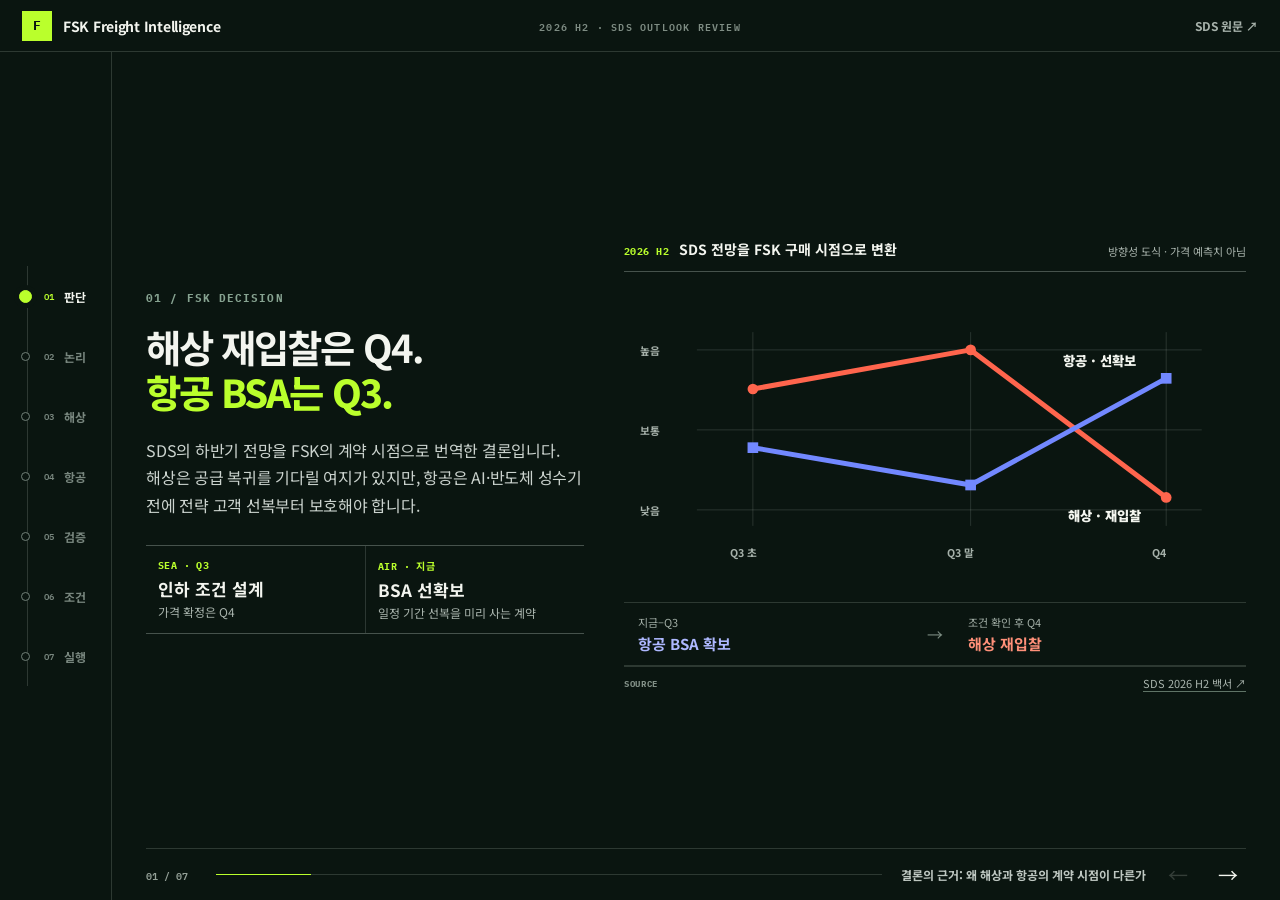
==== index.html @ 289b29de "Publish evidence-led FSK briefing" ====
<!DOCTYPE html><html lang="ko"><head><meta charSet="utf-8"/><meta name="viewport" content="width=device-width, initial-scale=1"/><link rel="stylesheet" href="./assets/index-zlJYEHoO.css" data-rsc-css-href="./assets/index-zlJYEHoO.css" data-precedence="vite-rsc/importer-resources"/><link rel="modulepreload" href="./assets/layout-segment-context-D3ul5sW_.js" crossorigin=""/><link rel="modulepreload" href="./assets/rolldown-runtime-S-ySWqyJ.js" crossorigin=""/><link rel="modulepreload" href="./assets/index-u7vitMeb.js" crossorigin=""/><link rel="modulepreload" href="./assets/framework-DjPHiq1u.js" crossorigin=""/><link rel="modulepreload" href="./assets/page-r4qzKmu6.js" crossorigin=""/><title>FSK Freight Intelligence — 2026 H2 인터랙티브 브리핑</title><meta name="description" content="삼성SDS 2026년 상반기 동향·하반기 전망을 FSK의 구매 시점, 실행 조건, 역할별 책임으로 연결한 인터랙티브 브리핑."/><meta property="og:title" content="해상 재입찰은 Q4. 항공 BSA는 Q3."/><meta property="og:description" content="SDS 2026 H2 전망 → 과거 전망 검증 → FSK 실행 조건"/><meta property="og:type" content="website"/><meta property="og:image" content="https://commet.github.io/fsk-freight-intelligence/og-v3.png"/><meta property="og:image:width" content="1280"/><meta property="og:image:height" content="720"/><meta property="og:image:alt" content="해상 재입찰은 Q4, 항공 BSA는 Q3"/><meta name="twitter:card" content="summary_large_image"/><meta name="twitter:title" content="FSK Freight Intelligence"/><meta name="twitter:description" content="2026 H2 인터랙티브 브리핑 × FSK 실행안"/><meta name="twitter:image" content="https://commet.github.io/fsk-freight-intelligence/og-v3.png"/><script>self.__VINEXT_RSC_PARAMS__={}</script><script>self.__VINEXT_RSC_NAV__={"pathname":"/","searchParams":[]}</script><link rel="modulepreload" href="./assets/index-u7vitMeb.js" />
</head><body><main class="experience"><header class="masthead"><button class="brand" aria-label="처음으로"><span>F</span><b>FSK Freight Intelligence</b></button><p>2026 H2 · SDS OUTLOOK REVIEW</p><a href="https://www.cello-square.com/kr/whitepaper/view-619.do" target="_blank" rel="noreferrer">SDS 원문 ↗</a></header><div class="app-shell"><aside class="chapter-rail" aria-label="브리핑 순서"><div class="rail-line"></div><nav><button class="active" aria-current="step"><i></i><span>0<!-- -->1</span><b>판단</b></button><button class=""><i></i><span>0<!-- -->2</span><b>논리</b></button><button class=""><i></i><span>0<!-- -->3</span><b>해상</b></button><button class=""><i></i><span>0<!-- -->4</span><b>항공</b></button><button class=""><i></i><span>0<!-- -->5</span><b>검증</b></button><button class=""><i></i><span>0<!-- -->6</span><b>조건</b></button><button class=""><i></i><span>0<!-- -->7</span><b>실행</b></button></nav></aside><section class="stage" aria-live="polite"><div class="scene" data-scene="1"><div class="copy-area"><div class="story-copy"><p class="kicker">01 / FSK DECISION</p><h1><span class="">해상 재입찰은 Q4.</span><span class="accent">항공 BSA는 Q3.</span></h1><p class="lead">SDS의 하반기 전망을 FSK의 계약 시점으로 번역한 결론입니다. 해상은 공급 복귀를 기다릴 여지가 있지만, 항공은 AI·반도체 성수기 전에 전략 고객 선복부터 보호해야 합니다.</p><div class="decision-pair"><div><span>SEA · Q3</span><b>인하 조건 설계</b><small>가격 확정은 Q4</small></div><div><span>AIR · 지금</span><b>BSA 선확보</b><small>일정 기간 선복을 미리 사는 계약</small></div></div></div></div><div class="visual-area"><figure class="data-canvas regime "><figcaption><div><span>2026 H2</span><b>SDS 전망을 FSK 구매 시점으로 변환</b></div><small>방향성 도식 · 가격 예측치 아님</small></figcaption><svg viewBox="0 0 700 300" role="img" aria-labelledby="regime-title regime-desc"><title id="regime-title">2026년 하반기 해상과 항공 운임 압력</title><desc id="regime-desc">해상은 3분기 강세 후 4분기 하락하고 항공은 3분기 완화 후 4분기 반등한다.</desc><g class="chart-grid"><line x1="82" y1="52" x2="650" y2="52"></line><line x1="82" y1="142" x2="650" y2="142"></line><line x1="82" y1="232" x2="650" y2="232"></line><line x1="145" y1="32" x2="145" y2="250"></line><line x1="390" y1="32" x2="390" y2="250"></line><line x1="610" y1="32" x2="610" y2="250"></line></g><g class="axis-labels"><text x="18" y="58">높음</text><text x="18" y="148">보통</text><text x="18" y="238">낮음</text><text x="119" y="285">Q3 초</text><text x="363" y="285">Q3 말</text><text x="594" y="285">Q4</text></g><polyline class="sea-line" points="145,96 390,52 610,218"></polyline><polyline class="air-line" points="145,162 390,204 610,84"></polyline><g class="sea-marks"><circle cx="145" cy="96" r="6"></circle><circle cx="390" cy="52" r="6"></circle><circle cx="610" cy="218" r="6"></circle><text x="500" y="244">해상 · 재입찰</text></g><g class="air-marks"><rect x="139" y="156" width="12" height="12"></rect><rect x="384" y="198" width="12" height="12"></rect><rect x="604" y="78" width="12" height="12"></rect><text x="494" y="70">항공 · 선확보</text></g></svg><div class="decision-window"><div><span>지금–Q3</span><b>항공 BSA 확보</b></div><i>→</i><div><span>조건 확인 후 Q4</span><b>해상 재입찰</b></div></div><div class="source-strip" aria-label="근거 자료"><span>SOURCE</span><a href="https://www.cello-square.com/kr/whitepaper/view-619.do" target="_blank" rel="noreferrer">SDS 2026 H2 백서<!-- --> ↗</a></div></figure></div></div><footer class="scene-footer"><span>01<!-- --> / 07</span><div><i style="width:14.285714285714285%"></i></div><p>결론의 근거: 왜 해상과 항공의 계약 시점이 다른가</p><button disabled="" aria-label="이전 장면">←</button><button aria-label="다음 장면">→</button></footer></section></div></main><script id="_R_">import("./assets/index-u7vitMeb.js")</script></body></html><script>self.__VINEXT_RSC_CHUNKS__=self.__VINEXT_RSC_CHUNKS__||[];self.__VINEXT_RSC_CHUNKS__.push("2:I[\"8c0f216c4604\",[],\"Children\",1]\n3:I[\"15c18cfaeeff\",[],\"LayoutSegmentProvider\",1]\n4:I[\"8c0f216c4604\",[],\"Slot\",1]\n5:I[\"593f344dc510\",[],\"RedirectBoundary\",1]\n:HL[\"./assets/index-zlJYEHoO.css\",\"style\"]\n")</script><script>self.__VINEXT_RSC_CHUNKS__=self.__VINEXT_RSC_CHUNKS__||[];self.__VINEXT_RSC_CHUNKS__.push("0:{\"__route\":\"route:/\",\"__interceptionContext\":null,\"__layoutIds\":[\"layout:/\"],\"__rootLayout\":\"/\",\"page:/\":\"$L1\",\"layout:/\":[[[[\"$\",\"link\",\"css:/assets/index-zlJYEHoO.css\",{\"rel\":\"stylesheet\",\"precedence\":\"vite-rsc/importer-resources\",\"href\":\"./assets/index-zlJYEHoO.css\",\"data-rsc-css-href\":\"./assets/index-zlJYEHoO.css\"}],\"$undefined\"],[\"$\",\"html\",null,{\"lang\":\"ko\",\"children\":[\"$\",\"body\",null,{\"children\":[\"$\",\"$L2\",null,{}]}]}]],null],\"route:/\":[[[\"$\",\"meta\",null,{\"charSet\":\"utf-8\"}],[[\"$\",\"title\",\"0\",{\"children\":\"FSK Freight Intelligence — 2026 H2 인터랙티브 브리핑\"}],[\"$\",\"meta\",\"1\",{\"name\":\"description\",\"content\":\"삼성SDS 2026년 상반기 동향·하반기 전망을 FSK의 구매 시점, 실행 조건, 역할별 책임으로 연결한 인터랙티브 브리핑.\"}],[\"$\",\"meta\",\"2\",{\"property\":\"og:title\",\"content\":\"해상 재입찰은 Q4. 항공 BSA는 Q3.\"}],[\"$\",\"meta\",\"3\",{\"property\":\"og:description\",\"content\":\"SDS 2026 H2 전망 → 과거 전망 검증 → FSK 실행 조건\"}],[\"$\",\"meta\",\"4\",{\"property\":\"og:type\",\"content\":\"website\"}],[\"$\",\"meta\",\"5\",{\"property\":\"og:image\",\"content\":\"https://commet.github.io/fsk-freight-intelligence/og-v3.png\"}],[\"$\",\"meta\",\"6\",{\"property\":\"og:image:width\",\"content\":\"1280\"}],[\"$\",\"meta\",\"7\",{\"property\":\"og:image:height\",\"content\":\"720\"}],[\"$\",\"meta\",\"8\",{\"property\":\"og:image:alt\",\"content\":\"해상 재입찰은 Q4, 항공 BSA는 Q3\"}],[\"$\",\"meta\",\"9\",{\"name\":\"twitter:card\",\"content\":\"summary_large_image\"}],[\"$\",\"meta\",\"10\",{\"name\":\"twitter:title\",\"content\":\"FSK Freight Intelligence\"}],[\"$\",\"meta\",\"11\",{\"name\":\"twitter:description\",\"content\":\"2026 H2 인터랙티브 브리핑 × FSK 실행안\"}],[\"$\",\"meta\",\"12\",{\"name\":\"twitter:image\",\"content\":\"https://commet.github.io/fsk-freight-intelligence/og-v3.png\"}]],[[\"$\",\"meta\",\"0\",{\"name\":\"viewport\",\"content\":\"width=device-width, initial-scale=1\"}]]],[\"$\",\"$L3\",null,{\"segmentMap\":{\"children\":[]},\"children\":[\"$\",\"$L4\",null,{\"id\":\"layout:/\",\"parallelSlots\":\"$undefined\",\"children\":[\"$\",\"$L5\",null,{\"children\":[\"$\",\"$L3\",null,{\"segmentMap\":{\"children\":[]},\"children\":[\"$\",\"$L4\",null,{\"id\":\"page:/\"}]}]}]}]}]],\"__layoutFlags\":{\"layout:/\":\"s\"},\"__artifactCompatibility\":{\"schemaVersion\":1,\"graphVersion\":\"app-route-graph:4uhn5s1wvoptc\",\"deploymentVersion\":\"60c8577b-9364-4f91-b07c-67fa09f2b48c\",\"appElementsSchemaVersion\":1,\"rscPayloadSchemaVersion\":1,\"rootBoundaryId\":\"/\",\"renderEpoch\":null}}\n")</script><script>self.__VINEXT_RSC_CHUNKS__=self.__VINEXT_RSC_CHUNKS__||[];self.__VINEXT_RSC_CHUNKS__.push("6:I[\"6efdf509a785\",[],\"default\",1]\n1:[\"$\",\"$L6\",null,{\"params\":\"$@7\",\"searchParams\":\"$@8\"}]\n")</script><script>self.__VINEXT_RSC_CHUNKS__=self.__VINEXT_RSC_CHUNKS__||[];self.__VINEXT_RSC_CHUNKS__.push("7:{}\n8:{}\n")</script><script>self.__VINEXT_RSC_DONE__=true</script>
---- assets/index-zlJYEHoO.css ----
@import "https://fonts.googleapis.com/css2?family=IBM+Plex+Mono:wght@500;600;700&family=Noto+Sans+KR:wght@400;500;600;700;800;900&display=swap";:root{--bg:#0a1510;--panel:#111e17;--panel-2:#18271d;--text:#f3f5ef;--muted:#a8b4ac;--acid:#baff2c;--sea:#ff654d;--air:#7288ff;--line:#e2efe629;--line-strong:#e2efe647}*{box-sizing:border-box}html,body{width:100%;height:100%;margin:0;overflow:hidden}body{background:var(--bg);color:var(--text);-webkit-font-smoothing:antialiased;word-break:keep-all;font-family:Noto Sans KR,Arial,sans-serif}button,a{font:inherit;color:inherit}button{border-radius:0}a{text-decoration:none}.experience{background:var(--bg);width:100%;height:100svh;overflow:hidden}.masthead{border-bottom:1px solid var(--line);z-index:10;grid-template-columns:1fr auto 1fr;align-items:center;height:52px;display:grid;position:relative}.brand{cursor:pointer;background:0 0;border:0;align-items:center;gap:11px;width:max-content;height:100%;padding:0 22px;display:flex}.brand span{background:var(--acid);width:30px;height:30px;color:var(--bg);place-items:center;font:700 13px IBM Plex Mono,monospace;display:grid}.brand b{letter-spacing:-.02em;font-size:14px}.masthead>p{color:#7f8d84;letter-spacing:.12em;margin:0;font:600 10px IBM Plex Mono,monospace}.masthead>a{color:#a7b2ab;justify-self:end;margin-right:22px;font-size:12px;font-weight:700}.masthead>a:hover{color:var(--acid)}.app-shell{grid-template-columns:124px 1fr;max-width:1920px;height:calc(100svh - 52px);margin:0 auto;display:grid}.chapter-rail{border-right:1px solid var(--line);justify-content:center;align-items:center;padding:28px 10px;display:flex;position:relative}.chapter-rail nav{z-index:2;width:100%;position:relative}.rail-line{background:var(--line);width:1px;height:420px;position:absolute;top:calc(50% - 210px);left:31px}.chapter-rail button{color:#78867e;text-align:left;cursor:pointer;background:0 0;border:0;grid-template-columns:42px 22px 1fr;align-items:center;width:100%;height:60px;padding:0 8px 0 0;display:grid}.chapter-rail button i{background:var(--bg);border:1px solid #718078;border-radius:50%;grid-column:1;width:9px;height:9px;margin-left:17px;transition:all .2s}.chapter-rail button span{font:600 9px IBM Plex Mono,monospace}.chapter-rail button b{font-size:12px}.chapter-rail button.active{color:var(--text)}.chapter-rail button.active i{background:var(--acid);border-color:var(--acid);width:13px;height:13px;box-shadow:0 0 0 5px var(--bg);margin-left:15px}.chapter-rail button.active span{color:var(--acid)}.stage{grid-template-rows:minmax(0,1fr) 52px;min-width:0;height:100%;padding:28px clamp(28px,3.4vw,60px) 0;display:grid}.scene{grid-template-columns:minmax(390px,.75fr) minmax(570px,1.12fr);align-items:center;gap:clamp(36px,3.5vw,64px);min-height:0;display:grid}.copy-area,.visual-area{min-width:0}.story-copy{animation:.36s cubic-bezier(.2,.8,.2,1) both copy-enter}@keyframes copy-enter{0%{opacity:0;transform:translateY(14px)}to{opacity:1;transform:none}}.kicker{color:#87a391;letter-spacing:.1em;margin:0 0 18px;font:700 11px/1.5 IBM Plex Mono,Noto Sans KR,monospace}.story-copy h1{letter-spacing:-.05em;margin:0;font-size:clamp(40px,3.05vw,58px);font-weight:700;line-height:1.15}.story-copy h1 span{white-space:nowrap;display:block}.story-copy h1 .accent{color:var(--acid);font-weight:800}.lead{color:#cbd3ce;letter-spacing:-.015em;max-width:650px;margin:24px 0 0;font-size:16px;line-height:1.74}.decision-pair{border-top:1px solid var(--line-strong);border-bottom:1px solid var(--line-strong);grid-template-columns:1fr 1fr;margin-top:25px;display:grid}.decision-pair>div{flex-direction:column;justify-content:center;min-height:76px;padding:12px;display:flex}.decision-pair>div+div{border-left:1px solid var(--line)}.decision-pair span,.single-decision span,.trust-rule span,.evidence-callout span{color:var(--acid);letter-spacing:.04em;font:700 10px IBM Plex Mono,Noto Sans KR,monospace}.decision-pair b{margin-top:4px;font-size:17px}.decision-pair small{color:#a9b4ad;margin-top:2px;font-size:12px}.mechanism-pair{border-top:1px solid var(--line-strong);border-bottom:1px solid var(--line-strong);grid-template-columns:1fr 34px 1fr;align-items:center;margin-top:25px;display:grid}.mechanism-pair>div{flex-direction:column;justify-content:center;min-height:72px;padding:12px;display:flex}.mechanism-pair>div:last-child{border-left:1px solid var(--line)}.mechanism-pair span{color:#a2aea6;font-size:12px}.mechanism-pair b{margin-top:4px;font-size:18px}.mechanism-pair i{color:var(--acid);text-align:center;font-size:18px;font-style:normal}.single-decision,.evidence-callout{border-left:4px solid var(--acid);background:var(--panel-2);flex-direction:column;justify-content:center;min-height:76px;margin-top:25px;padding:13px 16px;display:flex}.single-decision b,.evidence-callout b{margin-top:5px;font-size:15px;line-height:1.5}.evidence-callout b{font-size:20px}.evidence-callout small{color:#b3beb7;margin-top:3px;font-size:12px}.evidence-callout.blue{border-left-color:var(--air)}.evidence-callout.blue span{color:#aeb8ff}.trust-rule{border-top:1px solid var(--line-strong);margin-top:25px}.trust-rule>div{border-bottom:1px solid var(--line);grid-template-columns:110px 1fr;align-items:center;min-height:48px;padding:9px 8px;display:grid}.trust-rule>div:last-child span{color:#ff8d77}.trust-rule b{font-size:14px}.data-canvas{width:100%;max-height:100%;margin:0;animation:.3s cubic-bezier(.2,.8,.2,1) both canvas-enter}@keyframes canvas-enter{0%{opacity:.45;transform:translateY(8px)}to{opacity:1;transform:none}}.regime{animation:none}.data-canvas figcaption{border-bottom:1px solid var(--line-strong);justify-content:space-between;align-items:flex-end;gap:18px;min-height:48px;padding:0 0 12px;display:flex}.data-canvas figcaption>div{align-items:baseline;gap:10px;min-width:0;display:flex}.data-canvas figcaption span{color:var(--acid);letter-spacing:.05em;flex:none;font:700 10px IBM Plex Mono,Noto Sans KR,monospace}.data-canvas figcaption b{font-size:15px;line-height:1.35}.data-canvas figcaption small{color:#a8b3ac;text-align:right;flex:none;font-size:11px}.data-canvas svg{width:100%;display:block;overflow:visible}.chart-grid line{stroke:var(--line);stroke-width:1px}.axis-labels text{fill:#a6b1aa;font-size:12px;font-weight:700}.sea-line,.air-line{fill:none;stroke-width:5px;stroke-linecap:round;stroke-linejoin:round;vector-effect:non-scaling-stroke;transition:all .35s cubic-bezier(.2,.8,.2,1)}.sea-line{stroke:var(--sea)}.air-line{stroke:var(--air)}.sea-marks{fill:var(--sea)}.air-marks{fill:var(--air)}.sea-marks text,.air-marks text{fill:var(--text);font-size:15px;font-weight:900}.source-strip{border-top:1px solid var(--line);color:#a9b4ad;align-items:center;gap:14px;min-height:34px;padding:7px 0;font-size:11px;display:flex}.source-strip>span{color:#829087;letter-spacing:.08em;margin-right:auto;font:700 9px IBM Plex Mono,monospace}.source-strip a{white-space:nowrap;border-bottom:1px solid #5f7366}.source-strip a:hover{color:var(--acid);border-color:var(--acid)}.regime svg{height:min(38vh,330px);min-height:260px}.decision-window{border-top:1px solid var(--line);border-bottom:1px solid var(--line);grid-template-columns:1fr 38px 1fr;align-items:center;min-height:64px;display:grid}.decision-window>div{flex-direction:column;padding:9px 14px;display:flex}.decision-window span{color:#a1ada5;font-size:11px}.decision-window b{margin-top:3px;font-size:15px}.decision-window>div:first-child b{color:#aeb8ff}.decision-window>div:last-child b{color:#ff9079}.decision-window>i{text-align:center;color:#7d8d83;font-style:normal}.driver-lanes{border-top:1px solid var(--line)}.driver-lanes>div{border-bottom:1px solid var(--line);grid-template-columns:42px 36px 1fr 26px 36px 1.25fr;align-items:center;gap:7px;min-height:47px;padding:7px 10px;display:grid}.driver-lanes span{color:var(--acid);font:700 10px IBM Plex Mono,monospace}.driver-lanes b{color:#a2aea6;font-size:11px}.driver-lanes p{margin:0;font-size:12px;font-weight:700}.driver-lanes i{color:#728178;text-align:center;font-style:normal}.driver-lanes>div:last-child p:last-child{color:#aeb8ff}.supply-equation{border-bottom:1px solid var(--line);grid-template-columns:1fr 34px 1fr 54px 1.15fr;align-items:stretch;min-height:128px;display:grid}.supply-equation>div{text-align:center;flex-direction:column;justify-content:center;align-items:center;padding:14px 10px;display:flex}.supply-equation span{color:#a3afa7;font-size:11px}.supply-equation strong{margin:5px 0 2px;font-size:30px}.supply-equation small{color:#9aa69e;font-size:10px}.supply-equation em,.supply-equation>i{color:#819087;text-align:center;align-self:center;font:700 11px IBM Plex Mono,monospace}.supply-equation .effective{background:var(--panel-2)}.supply-equation .effective strong{color:var(--sea);font-size:24px}.release-path{border-bottom:1px solid var(--line);grid-template-columns:1fr 92px 1fr;align-items:stretch;min-height:106px;display:grid}.release-path>div{flex-direction:column;justify-content:center;padding:12px 14px;display:flex}.release-path>div:last-child{background:#baff2c0b}.release-path span{color:#a7b2ab;margin-bottom:5px;font-size:11px}.release-path>div:last-child span{color:var(--acid)}.release-path b{font-size:13px;line-height:1.65}.release-path>i{color:#8d9a92;text-align:center;align-self:center;padding:0 8px;font-size:10px;font-style:normal;line-height:1.4}.action-note{background:var(--panel-2);border-bottom:1px solid var(--line);grid-template-columns:76px 1fr;align-items:center;gap:10px;min-height:68px;padding:11px 14px;display:grid}.action-note span{color:var(--acid);font:700 10px IBM Plex Mono,Noto Sans KR,monospace}.action-note b{font-size:13px;line-height:1.55}.action-note.air{border-left:3px solid var(--air)}.action-note.air span{color:#aeb8ff}.air-structure{border-bottom:1px solid var(--line);grid-template-columns:170px 1fr;min-height:162px;display:grid}.share-ring{border-right:1px solid var(--line);flex-direction:column;justify-content:center;align-items:center;display:flex;position:relative}.share-ring>i{background:conic-gradient(var(--air) 0 46%,#26352c 46% 100%);border-radius:50%;width:112px;height:112px;position:absolute}.share-ring>i:after{content:"";background:var(--bg);border-radius:50%;position:absolute;inset:15px}.share-ring strong,.share-ring span{position:relative}.share-ring strong{font-size:29px}.share-ring span{color:#a8b3ac;margin-top:2px;font-size:11px}.air-shift{grid-template-columns:1fr 92px 1fr;align-items:stretch;display:grid}.air-shift>div{flex-direction:column;justify-content:center;padding:16px 12px;display:flex}.air-shift>div:last-child{background:var(--panel-2)}.air-shift span{color:#a3afa7;font-size:11px}.air-shift b{margin-top:5px;font-size:19px}.air-shift>div:last-child b{color:#aeb8ff}.air-shift small{color:#a4afa8;margin-top:4px;font-size:10px;line-height:1.45}.air-shift>i{color:#829087;text-align:center;align-self:center;font-size:10px;font-style:normal;line-height:1.4}.air-path{border-bottom:1px solid var(--line);grid-template-columns:1fr 34px 1fr;align-items:stretch;min-height:82px;display:grid}.air-path>div{flex-direction:column;justify-content:center;padding:10px 14px;display:flex}.air-path>div:last-child{background:#7288ff12}.air-path span{color:#a5b0a9;font:700 10px IBM Plex Mono,monospace}.air-path b{margin-top:3px;font-size:14px}.air-path small{color:#a7b2ab;margin-top:2px;font-size:11px}.air-path>i{color:#738178;text-align:center;align-self:center;font-style:normal}.ledger-legend{border-bottom:1px solid var(--line);justify-content:flex-end;align-items:center;gap:14px;min-height:32px;font-size:10px;display:flex}.ledger-legend .fit{color:var(--acid)}.ledger-legend .timing{color:#e7d589}.ledger-legend .shock{color:#ff8f78}.ledger-legend .live{color:#aeb8ff}.ledger-track{border-bottom:1px solid var(--line);grid-template-columns:repeat(10,1fr);height:80px;padding:9px 0;display:grid;position:relative}.ledger-track:before{content:"";background:#688171;height:1px;position:absolute;top:31px;left:5%;right:5%}.ledger-track button{z-index:1;color:var(--text);cursor:pointer;background:0 0;border:0;flex-direction:column;align-items:center;gap:5px;padding:0;display:flex}.ledger-track button b{background:var(--bg);border:2px solid #71877a;place-items:center;width:30px;height:30px;font:700 11px IBM Plex Mono,monospace;display:grid}.ledger-track button.fit b{border-color:#8fbf3c}.ledger-track button.timing b{border-color:#bcae77}.ledger-track button.shock b{border-color:var(--sea)}.ledger-track button.live b{border-color:var(--air);width:38px}.ledger-track button span{color:#a5b0a9;white-space:nowrap;font-size:9px}.ledger-track button[aria-pressed=true] b{background:var(--acid);border-color:var(--acid);color:var(--bg);box-shadow:0 0 0 4px var(--bg)}.ledger-track button[aria-pressed=true] span{color:var(--text)}.ledger-reading{animation:.25s both reading-enter}@keyframes reading-enter{0%{opacity:0;transform:translateY(6px)}to{opacity:1;transform:none}}.ledger-reading header{border-bottom:1px solid var(--line);align-items:center;gap:10px;height:46px;padding:0 13px;display:flex}.ledger-reading header span{color:var(--acid);font:700 10px IBM Plex Mono,monospace}.ledger-reading header>b{border:1px solid var(--line-strong);padding:3px 7px;font-size:11px}.ledger-reading header strong{margin-left:auto;font-size:13px}.ledger-reading>div{vertical-align:top;border-bottom:1px solid var(--line);flex-direction:column;width:50%;min-height:76px;padding:10px 13px;display:inline-flex}.ledger-reading>div+div{border-left:1px solid var(--line)}.ledger-reading>div span,.ledger-reading footer span{color:#a5b0a9;font-size:10px}.ledger-reading p{margin:5px 0 0;font-size:13px;line-height:1.5}.ledger-reading footer{background:var(--panel-2);grid-template-columns:110px 1fr;align-items:center;gap:10px;min-height:54px;padding:9px 13px;display:grid}.ledger-reading footer span{color:var(--acid);font-weight:800}.ledger-reading footer b{font-size:13px;line-height:1.45}.scenario-grid{border-bottom:1px solid var(--line);grid-template-columns:230px 1fr;display:grid}.factor-list{border-right:1px solid var(--line)}.factor-list button{border:0;border-bottom:1px solid var(--line);width:100%;min-height:62px;color:var(--text);text-align:left;cursor:pointer;background:0 0;grid-template-columns:1fr auto 36px;gap:2px 8px;padding:8px 11px;display:grid}.factor-list button:last-child{border-bottom:0}.factor-list span{color:#a6b1aa;font-size:10px}.factor-list b{font-size:12px}.factor-list small{color:#8f9d94;grid-column:1/3;font-size:9px}.factor-list i{border:1px solid #6e8175;border-radius:20px;grid-area:1/3/3;align-self:center;width:34px;height:20px;position:relative}.factor-list i:after{content:"";background:#6e8175;border-radius:50%;width:12px;height:12px;transition:all .2s;position:absolute;top:3px;left:3px}.factor-list button[aria-pressed=true] b{color:var(--acid)}.factor-list button[aria-pressed=true] i{border-color:var(--acid)}.factor-list button[aria-pressed=true] i:after{background:var(--acid);transform:translate(14px)}.gate-results{grid-template-rows:1fr 1fr;display:grid}.gate-results>div{flex-direction:column;justify-content:center;min-height:124px;padding:12px 14px;display:flex}.gate-results>div+div{border-top:1px solid var(--line)}.gate-results>div.ready,.gate-results>div.protect{background:var(--panel-2)}.gate-results header{align-items:center;gap:10px;display:flex}.gate-results header span{color:#a8b3ac;font:700 9px IBM Plex Mono,Noto Sans KR,monospace}.gate-results header b{margin-left:auto;font-size:16px}.gate-results .ready header b{color:var(--acid)}.gate-results .protect header b{color:#aeb8ff}.gate-results p{color:#c0cac3;margin:7px 0;font-size:12px;line-height:1.5}.gate-results footer{border-top:1px solid var(--line);color:#9da9a1;padding-top:7px;font-size:10px}.gate-results footer b{color:var(--text);margin-left:7px;font-size:11px}.role-tabs{border-bottom:1px solid var(--line);height:44px;display:flex}.role-tabs button{border:0;border-right:1px solid var(--line);color:#a3afa7;cursor:pointer;background:0 0;flex:1;font-size:11px;font-weight:800}.role-tabs button:last-child{border:0}.role-tabs button[aria-selected=true]{background:var(--acid);color:var(--bg)}.role-statement{border-bottom:1px solid var(--line);grid-template-columns:1fr 210px;align-content:center;gap:8px 18px;min-height:102px;padding:14px 16px;animation:.25s both reading-enter;display:grid}.role-statement span{color:var(--acid);font:700 10px IBM Plex Mono,Noto Sans KR,monospace}.role-statement strong{grid-row:2;font-size:17px;line-height:1.45}.role-statement>b{border-left:1px solid var(--line);color:#b6c0ba;grid-area:1/2/3;align-self:center;padding:13px;font-size:12px;line-height:1.55}.action-timeline{border-bottom:1px solid var(--line);grid-template-columns:1fr 24px 1fr 24px 1fr;align-items:center;min-height:98px;padding:12px 10px;display:grid}.action-timeline>div{background:var(--panel-2);border-top:3px solid var(--acid);flex-direction:column;justify-content:center;height:70px;padding:10px;display:flex}.action-timeline span{color:#a5b0a9;font-size:10px}.action-timeline b{margin-top:4px;font-size:12px}.action-timeline i{background:#78927f;height:1px;position:relative}.action-timeline i:after{content:"";border-top:3px solid #0000;border-bottom:3px solid #0000;border-left:5px solid #78927f;position:absolute;top:-3px;right:0}.signal-line{background:var(--panel-2);border-bottom:1px solid var(--line);grid-template-columns:82px 1fr;align-items:center;gap:10px;min-height:44px;padding:8px 13px;display:grid}.signal-line span{color:var(--acid);font:700 9px IBM Plex Mono,Noto Sans KR,monospace}.signal-line b{font-size:11px;line-height:1.4}.scene-footer{border-top:1px solid var(--line);grid-template-columns:56px minmax(80px,1fr) minmax(250px,auto) 36px 36px;align-items:center;gap:14px;height:52px;display:grid}.scene-footer>span{color:#95a198;font:600 10px IBM Plex Mono,monospace}.scene-footer>div{background:var(--line);height:1px;position:relative}.scene-footer>div i{background:var(--acid);height:1px;transition:width .3s;position:absolute;top:0;left:0}.scene-footer p{color:#bec7c1;text-align:right;margin:0;font-size:12px;font-weight:700}.scene-footer button{width:36px;height:36px;color:var(--text);cursor:pointer;background:0 0;border:0;font-size:20px}.scene-footer button:disabled{opacity:.18;cursor:default}@media (width<=1380px){.app-shell{grid-template-columns:112px 1fr}.chapter-rail{padding-left:6px;padding-right:6px}.rail-line{left:27px}.chapter-rail button{grid-template-columns:38px 20px 1fr}.chapter-rail button i{margin-left:15px}.chapter-rail button.active i{margin-left:13px}.stage{padding:24px 34px 0}.scene{grid-template-columns:minmax(390px,.76fr) minmax(540px,1.08fr);gap:40px}.story-copy h1{font-size:clamp(38px,3vw,48px)}.data-canvas figcaption b{font-size:14px}}@media (width<=1200px) and (width>=821px){.stage{padding-left:28px;padding-right:28px}.scene{grid-template-columns:minmax(350px,.9fr) minmax(460px,1.08fr);gap:28px}.story-copy h1{font-size:35px}.lead{font-size:15px}}@media (height<=760px) and (width>=821px){.masthead{height:50px}.app-shell{height:calc(100svh - 50px)}.stage{grid-template-rows:minmax(0,1fr) 48px;padding-top:18px}.scene-footer{height:48px}.kicker{margin-bottom:13px}.story-copy h1{font-size:clamp(36px,2.9vw,45px)}.lead{margin-top:18px;font-size:15px;line-height:1.65}.decision-pair,.mechanism-pair,.single-decision,.evidence-callout,.trust-rule{margin-top:18px}.decision-pair>div{min-height:64px}.regime svg{height:250px;min-height:250px}.decision-window{min-height:56px}.driver-lanes>div{min-height:42px}.source-strip{min-height:30px;padding:5px 0}.supply-equation{min-height:112px}.release-path{min-height:94px}.action-note{min-height:60px}.air-structure{min-height:146px}.air-path{min-height:72px}.ledger-legend{min-height:28px}.ledger-track{height:72px}.ledger-reading header{height:42px}.ledger-reading>div{min-height:68px;padding:8px 11px}.ledger-reading footer{min-height:48px}.factor-list button{min-height:56px}.gate-results>div{min-height:112px}.role-tabs{height:40px}.role-statement{min-height:90px}.action-timeline{min-height:86px;padding-top:8px;padding-bottom:8px}.action-timeline>div{height:64px}.signal-line{min-height:40px}}@media (width<=820px){html,body{overflow:hidden}.masthead{grid-template-columns:1fr auto;height:50px}.brand{padding:0 14px}.brand b{font-size:13px}.masthead>p{display:none}.masthead>a{margin-right:14px;font-size:11px}.app-shell{height:calc(100svh - 50px);display:block}.chapter-rail{border-right:0;border-bottom:1px solid var(--line);scrollbar-width:none;height:48px;padding:0;display:block;overflow-x:auto}.chapter-rail::-webkit-scrollbar{display:none}.rail-line{display:none}.chapter-rail nav{width:max-content;display:flex}.chapter-rail button{text-align:center;grid-template-columns:18px 1fr;gap:4px;width:78px;height:48px;padding:0}.chapter-rail button i{display:none}.chapter-rail button span{grid-column:1}.chapter-rail button b{grid-column:2;font-size:11px}.chapter-rail button.active{border-bottom:3px solid var(--acid)}.stage{grid-template-rows:minmax(0,1fr) 50px;height:calc(100% - 48px);padding:0 17px}.scene{scrollbar-width:thin;scrollbar-color:#78927f transparent;padding:26px 4px 32px 0;display:block;overflow-y:auto}.scene::-webkit-scrollbar{width:4px}.scene::-webkit-scrollbar-thumb{background:#78927f}.copy-area{margin-bottom:34px}.kicker{margin-bottom:13px;font-size:10px}.story-copy h1{font-size:clamp(32px,9.2vw,43px)}.story-copy h1 span{white-space:normal}.lead{margin-top:18px;font-size:15px}.decision-pair,.mechanism-pair,.single-decision,.evidence-callout,.trust-rule{margin-top:20px}.data-canvas{max-height:none}.data-canvas figcaption{gap:12px;min-height:52px}.data-canvas figcaption>div{display:block}.data-canvas figcaption b{margin-top:3px;display:block}.data-canvas figcaption small{max-width:38%}.regime svg{height:auto;min-height:0}.driver-lanes>div{grid-template-columns:38px 34px 1fr}.driver-lanes i,.driver-lanes b:nth-of-type(2),.driver-lanes p:last-child{display:none}.source-strip{flex-wrap:wrap;gap:7px 12px}.source-strip>span{width:100%;margin:0}.supply-equation{grid-template-columns:1fr 28px 1fr}.supply-equation>i,.supply-equation .effective{grid-column:1/-1}.supply-equation>i{padding:7px}.supply-equation .effective{min-height:74px}.release-path{grid-template-columns:1fr}.release-path>i{padding:8px}.air-structure{grid-template-columns:140px 1fr}.air-shift{grid-template-columns:1fr}.air-shift>i{padding:7px}.air-path{grid-template-columns:1fr}.air-path>i{padding:6px}.ledger-legend{flex-wrap:wrap;justify-content:flex-start;padding:7px 0}.ledger-track{grid-template-columns:repeat(10,58px);overflow-x:auto}.ledger-reading header{flex-wrap:wrap;height:auto;min-height:48px;padding:8px 11px}.ledger-reading header strong{width:100%;margin:0}.ledger-reading>div{width:100%;border-left:0!important}.scenario-grid{grid-template-columns:1fr}.factor-list{border-right:0;grid-template-columns:1fr 1fr;display:grid}.factor-list button:nth-child(odd){border-right:1px solid var(--line)}.gate-results>div{min-height:130px}.role-tabs button{font-size:10px}.role-statement{grid-template-columns:1fr}.role-statement>b{border-left:0;grid-area:3/1;padding:7px 0}.action-timeline{grid-template-columns:1fr;gap:8px}.action-timeline i{display:none}.signal-line{grid-template-columns:1fr}.scene-footer{grid-template-columns:48px 1fr 34px 34px;gap:8px}.scene-footer p{display:none}}@media (width<=430px){.brand b{display:none}.decision-pair{grid-template-columns:1fr}.decision-pair>div+div{border-left:0;border-top:1px solid var(--line)}.mechanism-pair{grid-template-columns:1fr}.mechanism-pair i{display:none}.mechanism-pair>div:last-child{border-left:0;border-top:1px solid var(--line)}.trust-rule>div{grid-template-columns:92px 1fr}.air-structure{grid-template-columns:1fr}.share-ring{border-right:0;border-bottom:1px solid var(--line);min-height:145px}.factor-list{grid-template-columns:1fr}.factor-list button:nth-child(odd){border-right:0}.ledger-reading footer{grid-template-columns:1fr}.scene-footer{grid-template-columns:42px 1fr 32px 32px}}@media (prefers-reduced-motion:reduce){*{transition:none!important;animation:none!important}}
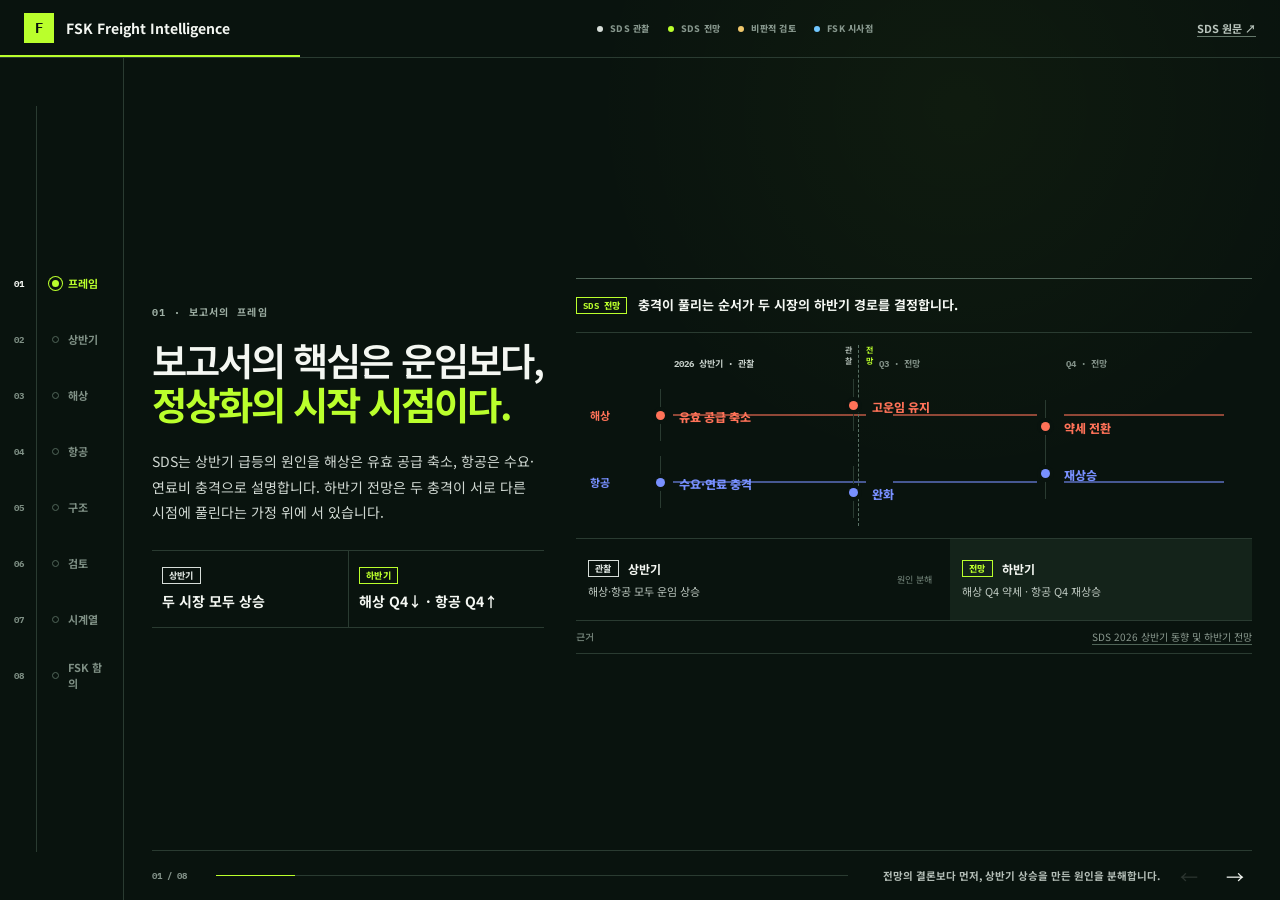
==== commit 1d1a4d80: "Publish evidence-led SDS outlook story" ====
--- a/index.html
+++ b/index.html
@@ -1,2 +1,2 @@
-<!DOCTYPE html><html lang="ko"><head><meta charSet="utf-8"/><meta name="viewport" content="width=device-width, initial-scale=1"/><link rel="stylesheet" href="./assets/index-zlJYEHoO.css" data-rsc-css-href="./assets/index-zlJYEHoO.css" data-precedence="vite-rsc/importer-resources"/><link rel="modulepreload" href="./assets/layout-segment-context-D3ul5sW_.js" crossorigin=""/><link rel="modulepreload" href="./assets/rolldown-runtime-S-ySWqyJ.js" crossorigin=""/><link rel="modulepreload" href="./assets/index-u7vitMeb.js" crossorigin=""/><link rel="modulepreload" href="./assets/framework-DjPHiq1u.js" crossorigin=""/><link rel="modulepreload" href="./assets/page-r4qzKmu6.js" crossorigin=""/><title>FSK Freight Intelligence — 2026 H2 인터랙티브 브리핑</title><meta name="description" content="삼성SDS 2026년 상반기 동향·하반기 전망을 FSK의 구매 시점, 실행 조건, 역할별 책임으로 연결한 인터랙티브 브리핑."/><meta property="og:title" content="해상 재입찰은 Q4. 항공 BSA는 Q3."/><meta property="og:description" content="SDS 2026 H2 전망 → 과거 전망 검증 → FSK 실행 조건"/><meta property="og:type" content="website"/><meta property="og:image" content="https://commet.github.io/fsk-freight-intelligence/og-v3.png"/><meta property="og:image:width" content="1280"/><meta property="og:image:height" content="720"/><meta property="og:image:alt" content="해상 재입찰은 Q4, 항공 BSA는 Q3"/><meta name="twitter:card" content="summary_large_image"/><meta name="twitter:title" content="FSK Freight Intelligence"/><meta name="twitter:description" content="2026 H2 인터랙티브 브리핑 × FSK 실행안"/><meta name="twitter:image" content="https://commet.github.io/fsk-freight-intelligence/og-v3.png"/><script>self.__VINEXT_RSC_PARAMS__={}</script><script>self.__VINEXT_RSC_NAV__={"pathname":"/","searchParams":[]}</script><link rel="modulepreload" href="./assets/index-u7vitMeb.js" />
-</head><body><main class="experience"><header class="masthead"><button class="brand" aria-label="처음으로"><span>F</span><b>FSK Freight Intelligence</b></button><p>2026 H2 · SDS OUTLOOK REVIEW</p><a href="https://www.cello-square.com/kr/whitepaper/view-619.do" target="_blank" rel="noreferrer">SDS 원문 ↗</a></header><div class="app-shell"><aside class="chapter-rail" aria-label="브리핑 순서"><div class="rail-line"></div><nav><button class="active" aria-current="step"><i></i><span>0<!-- -->1</span><b>판단</b></button><button class=""><i></i><span>0<!-- -->2</span><b>논리</b></button><button class=""><i></i><span>0<!-- -->3</span><b>해상</b></button><button class=""><i></i><span>0<!-- -->4</span><b>항공</b></button><button class=""><i></i><span>0<!-- -->5</span><b>검증</b></button><button class=""><i></i><span>0<!-- -->6</span><b>조건</b></button><button class=""><i></i><span>0<!-- -->7</span><b>실행</b></button></nav></aside><section class="stage" aria-live="polite"><div class="scene" data-scene="1"><div class="copy-area"><div class="story-copy"><p class="kicker">01 / FSK DECISION</p><h1><span class="">해상 재입찰은 Q4.</span><span class="accent">항공 BSA는 Q3.</span></h1><p class="lead">SDS의 하반기 전망을 FSK의 계약 시점으로 번역한 결론입니다. 해상은 공급 복귀를 기다릴 여지가 있지만, 항공은 AI·반도체 성수기 전에 전략 고객 선복부터 보호해야 합니다.</p><div class="decision-pair"><div><span>SEA · Q3</span><b>인하 조건 설계</b><small>가격 확정은 Q4</small></div><div><span>AIR · 지금</span><b>BSA 선확보</b><small>일정 기간 선복을 미리 사는 계약</small></div></div></div></div><div class="visual-area"><figure class="data-canvas regime "><figcaption><div><span>2026 H2</span><b>SDS 전망을 FSK 구매 시점으로 변환</b></div><small>방향성 도식 · 가격 예측치 아님</small></figcaption><svg viewBox="0 0 700 300" role="img" aria-labelledby="regime-title regime-desc"><title id="regime-title">2026년 하반기 해상과 항공 운임 압력</title><desc id="regime-desc">해상은 3분기 강세 후 4분기 하락하고 항공은 3분기 완화 후 4분기 반등한다.</desc><g class="chart-grid"><line x1="82" y1="52" x2="650" y2="52"></line><line x1="82" y1="142" x2="650" y2="142"></line><line x1="82" y1="232" x2="650" y2="232"></line><line x1="145" y1="32" x2="145" y2="250"></line><line x1="390" y1="32" x2="390" y2="250"></line><line x1="610" y1="32" x2="610" y2="250"></line></g><g class="axis-labels"><text x="18" y="58">높음</text><text x="18" y="148">보통</text><text x="18" y="238">낮음</text><text x="119" y="285">Q3 초</text><text x="363" y="285">Q3 말</text><text x="594" y="285">Q4</text></g><polyline class="sea-line" points="145,96 390,52 610,218"></polyline><polyline class="air-line" points="145,162 390,204 610,84"></polyline><g class="sea-marks"><circle cx="145" cy="96" r="6"></circle><circle cx="390" cy="52" r="6"></circle><circle cx="610" cy="218" r="6"></circle><text x="500" y="244">해상 · 재입찰</text></g><g class="air-marks"><rect x="139" y="156" width="12" height="12"></rect><rect x="384" y="198" width="12" height="12"></rect><rect x="604" y="78" width="12" height="12"></rect><text x="494" y="70">항공 · 선확보</text></g></svg><div class="decision-window"><div><span>지금–Q3</span><b>항공 BSA 확보</b></div><i>→</i><div><span>조건 확인 후 Q4</span><b>해상 재입찰</b></div></div><div class="source-strip" aria-label="근거 자료"><span>SOURCE</span><a href="https://www.cello-square.com/kr/whitepaper/view-619.do" target="_blank" rel="noreferrer">SDS 2026 H2 백서<!-- --> ↗</a></div></figure></div></div><footer class="scene-footer"><span>01<!-- --> / 07</span><div><i style="width:14.285714285714285%"></i></div><p>결론의 근거: 왜 해상과 항공의 계약 시점이 다른가</p><button disabled="" aria-label="이전 장면">←</button><button aria-label="다음 장면">→</button></footer></section></div></main><script id="_R_">import("./assets/index-u7vitMeb.js")</script></body></html><script>self.__VINEXT_RSC_CHUNKS__=self.__VINEXT_RSC_CHUNKS__||[];self.__VINEXT_RSC_CHUNKS__.push("2:I[\"8c0f216c4604\",[],\"Children\",1]\n3:I[\"15c18cfaeeff\",[],\"LayoutSegmentProvider\",1]\n4:I[\"8c0f216c4604\",[],\"Slot\",1]\n5:I[\"593f344dc510\",[],\"RedirectBoundary\",1]\n:HL[\"./assets/index-zlJYEHoO.css\",\"style\"]\n")</script><script>self.__VINEXT_RSC_CHUNKS__=self.__VINEXT_RSC_CHUNKS__||[];self.__VINEXT_RSC_CHUNKS__.push("0:{\"__route\":\"route:/\",\"__interceptionContext\":null,\"__layoutIds\":[\"layout:/\"],\"__rootLayout\":\"/\",\"page:/\":\"$L1\",\"layout:/\":[[[[\"$\",\"link\",\"css:/assets/index-zlJYEHoO.css\",{\"rel\":\"stylesheet\",\"precedence\":\"vite-rsc/importer-resources\",\"href\":\"./assets/index-zlJYEHoO.css\",\"data-rsc-css-href\":\"./assets/index-zlJYEHoO.css\"}],\"$undefined\"],[\"$\",\"html\",null,{\"lang\":\"ko\",\"children\":[\"$\",\"body\",null,{\"children\":[\"$\",\"$L2\",null,{}]}]}]],null],\"route:/\":[[[\"$\",\"meta\",null,{\"charSet\":\"utf-8\"}],[[\"$\",\"title\",\"0\",{\"children\":\"FSK Freight Intelligence — 2026 H2 인터랙티브 브리핑\"}],[\"$\",\"meta\",\"1\",{\"name\":\"description\",\"content\":\"삼성SDS 2026년 상반기 동향·하반기 전망을 FSK의 구매 시점, 실행 조건, 역할별 책임으로 연결한 인터랙티브 브리핑.\"}],[\"$\",\"meta\",\"2\",{\"property\":\"og:title\",\"content\":\"해상 재입찰은 Q4. 항공 BSA는 Q3.\"}],[\"$\",\"meta\",\"3\",{\"property\":\"og:description\",\"content\":\"SDS 2026 H2 전망 → 과거 전망 검증 → FSK 실행 조건\"}],[\"$\",\"meta\",\"4\",{\"property\":\"og:type\",\"content\":\"website\"}],[\"$\",\"meta\",\"5\",{\"property\":\"og:image\",\"content\":\"https://commet.github.io/fsk-freight-intelligence/og-v3.png\"}],[\"$\",\"meta\",\"6\",{\"property\":\"og:image:width\",\"content\":\"1280\"}],[\"$\",\"meta\",\"7\",{\"property\":\"og:image:height\",\"content\":\"720\"}],[\"$\",\"meta\",\"8\",{\"property\":\"og:image:alt\",\"content\":\"해상 재입찰은 Q4, 항공 BSA는 Q3\"}],[\"$\",\"meta\",\"9\",{\"name\":\"twitter:card\",\"content\":\"summary_large_image\"}],[\"$\",\"meta\",\"10\",{\"name\":\"twitter:title\",\"content\":\"FSK Freight Intelligence\"}],[\"$\",\"meta\",\"11\",{\"name\":\"twitter:description\",\"content\":\"2026 H2 인터랙티브 브리핑 × FSK 실행안\"}],[\"$\",\"meta\",\"12\",{\"name\":\"twitter:image\",\"content\":\"https://commet.github.io/fsk-freight-intelligence/og-v3.png\"}]],[[\"$\",\"meta\",\"0\",{\"name\":\"viewport\",\"content\":\"width=device-width, initial-scale=1\"}]]],[\"$\",\"$L3\",null,{\"segmentMap\":{\"children\":[]},\"children\":[\"$\",\"$L4\",null,{\"id\":\"layout:/\",\"parallelSlots\":\"$undefined\",\"children\":[\"$\",\"$L5\",null,{\"children\":[\"$\",\"$L3\",null,{\"segmentMap\":{\"children\":[]},\"children\":[\"$\",\"$L4\",null,{\"id\":\"page:/\"}]}]}]}]}]],\"__layoutFlags\":{\"layout:/\":\"s\"},\"__artifactCompatibility\":{\"schemaVersion\":1,\"graphVersion\":\"app-route-graph:4uhn5s1wvoptc\",\"deploymentVersion\":\"60c8577b-9364-4f91-b07c-67fa09f2b48c\",\"appElementsSchemaVersion\":1,\"rscPayloadSchemaVersion\":1,\"rootBoundaryId\":\"/\",\"renderEpoch\":null}}\n")</script><script>self.__VINEXT_RSC_CHUNKS__=self.__VINEXT_RSC_CHUNKS__||[];self.__VINEXT_RSC_CHUNKS__.push("6:I[\"6efdf509a785\",[],\"default\",1]\n1:[\"$\",\"$L6\",null,{\"params\":\"$@7\",\"searchParams\":\"$@8\"}]\n")</script><script>self.__VINEXT_RSC_CHUNKS__=self.__VINEXT_RSC_CHUNKS__||[];self.__VINEXT_RSC_CHUNKS__.push("7:{}\n8:{}\n")</script><script>self.__VINEXT_RSC_DONE__=true</script>+<!DOCTYPE html><html lang="ko"><head><meta charSet="utf-8"/><meta name="viewport" content="width=device-width, initial-scale=1"/><link rel="stylesheet" href="./assets/index-B1rmwkj9.css" data-rsc-css-href="./assets/index-B1rmwkj9.css" data-precedence="vite-rsc/importer-resources"/><link rel="modulepreload" href="./assets/layout-segment-context-BkN2IbRB.js" crossorigin=""/><link rel="modulepreload" href="./assets/rolldown-runtime-S-ySWqyJ.js" crossorigin=""/><link rel="modulepreload" href="./assets/index-DzTHxmEn.js" crossorigin=""/><link rel="modulepreload" href="./assets/framework-CXnKph_e.js" crossorigin=""/><link rel="modulepreload" href="./assets/page-7PaP28cY.js" crossorigin=""/><title>SDS 2026 물류 전망 — 비판적 읽기</title><meta name="description" content="삼성SDS의 2026년 상반기 물류 동향과 하반기 전망을 원인, 조건, 과거 백서 시계열로 분해한 FSK Freight Intelligence 브리핑."/><meta property="og:title" content="SDS 2026 물류 전망 — 비판적 읽기"/><meta property="og:description" content="상반기 충격의 원인부터 하반기 정상화 조건, 10개 백서 시계열까지"/><meta property="og:type" content="website"/><meta property="og:image" content="https://commet.github.io/fsk-freight-intelligence/og-v4.png"/><meta property="og:image:width" content="1680"/><meta property="og:image:height" content="945"/><meta property="og:image:alt" content="해상과 항공의 서로 다른 2026년 하반기 경로"/><meta name="twitter:card" content="summary_large_image"/><meta name="twitter:title" content="SDS 2026 물류 전망"/><meta name="twitter:description" content="원인, 조건, 시계열로 다시 읽기"/><meta name="twitter:image" content="https://commet.github.io/fsk-freight-intelligence/og-v4.png"/><script>self.__VINEXT_RSC_PARAMS__={}</script><script>self.__VINEXT_RSC_NAV__={"pathname":"/","searchParams":[]}</script><link rel="modulepreload" href="./assets/index-DzTHxmEn.js" />
+</head><body><main class="page"><header class="masthead"><a class="brand" href="#"><i>F</i><b>FSK Freight Intelligence</b></a><div class="layer-legend" aria-label="정보 구분"><span class="observed">SDS 관찰</span><span class="forecast">SDS 전망</span><span class="review">비판적 검토</span><span class="fsk">FSK 시사점</span></div><a href="https://www.cello-square.com/kr/whitepaper/view-619.do" target="_blank" rel="noreferrer">SDS 원문 ↗</a></header><div class="app-shell"><aside class="chapter-rail"><nav aria-label="분석 순서"><button class="active" aria-current="step"><span>01</span><i></i><b>프레임</b></button><button class=""><span>02</span><i></i><b>상반기</b></button><button class=""><span>03</span><i></i><b>해상</b></button><button class=""><span>04</span><i></i><b>항공</b></button><button class=""><span>05</span><i></i><b>구조</b></button><button class=""><span>06</span><i></i><b>검토</b></button><button class=""><span>07</span><i></i><b>시계열</b></button><button class=""><span>08</span><i></i><b>FSK 함의</b></button></nav></aside><section class="stage"><div class="scene"><div class="story-copy"><p class="kicker">01 · 보고서의 프레임</p><h1><span class="">보고서의 핵심은 운임보다,</span><span class="accent">정상화의 시작 시점이다.</span></h1><p class="lead">SDS는 상반기 급등의 원인을 해상은 유효 공급 축소, 항공은 수요·연료비 충격으로 설명합니다. 하반기 전망은 두 충격이 서로 다른 시점에 풀린다는 가정 위에 서 있습니다.</p><div class="copy-proof"><div><span class="tag observed">상반기</span><b>두 시장 모두 상승</b></div><div><span class="tag forecast">하반기</span><b>해상 Q4↓ · 항공 Q4↑</b></div></div></div><figure class="visual timeline-visual"><figcaption><span class="tag forecast">SDS 전망</span><b>충격이 풀리는 순서가 두 시장의 하반기 경로를 결정합니다.</b></figcaption><div class="market-timeline focus-both"><div class="timeline-head"><span class="past">2026 상반기 · 관찰</span><span>Q3 · 전망</span><span>Q4 · 전망</span></div><div class="market-lane sea"><b>해상</b><div class="point shock"><i></i><span>유효 공급 축소</span></div><div class="point high"><i></i><span>고운임 유지</span></div><div class="point low"><i></i><span>약세 전환</span></div><em></em></div><div class="market-lane air"><b>항공</b><div class="point shock"><i></i><span>수요·연료 충격</span></div><div class="point low"><i></i><span>완화</span></div><div class="point high"><i></i><span>재상승</span></div><em></em></div><div class="timeline-divider"><span>관찰</span><span>전망</span></div></div><div class="frame-reading"><div><span class="tag observed">관찰</span><b>상반기</b><p>해상·항공 모두 운임 상승</p></div><i>원인 분해</i><div><span class="tag forecast">전망</span><b>하반기</b><p>해상 Q4 약세 · 항공 Q4 재상승</p></div></div><div class="source-strip"><span>근거</span><a href="https://www.cello-square.com/kr/whitepaper/view-619.do" target="_blank" rel="noreferrer">SDS 2026 상반기 동향 및 하반기 전망</a></div></figure></div><footer class="scene-footer"><span>01<!-- --> / <!-- -->08</span><div><i style="width:12.5%"></i></div><p>전망의 결론보다 먼저, 상반기 상승을 만든 원인을 분해합니다.</p><button disabled="" aria-label="이전 장면">←</button><button aria-label="다음 장면">→</button></footer></section></div></main><script id="_R_">import("./assets/index-DzTHxmEn.js")</script></body></html><script>self.__VINEXT_RSC_CHUNKS__=self.__VINEXT_RSC_CHUNKS__||[];self.__VINEXT_RSC_CHUNKS__.push("2:I[\"8c0f216c4604\",[],\"Children\",1]\n3:I[\"15c18cfaeeff\",[],\"LayoutSegmentProvider\",1]\n4:I[\"8c0f216c4604\",[],\"Slot\",1]\n5:I[\"593f344dc510\",[],\"RedirectBoundary\",1]\n:HL[\"./assets/index-B1rmwkj9.css\",\"style\"]\n")</script><script>self.__VINEXT_RSC_CHUNKS__=self.__VINEXT_RSC_CHUNKS__||[];self.__VINEXT_RSC_CHUNKS__.push("0:{\"__route\":\"route:/\",\"__interceptionContext\":null,\"__layoutIds\":[\"layout:/\"],\"__rootLayout\":\"/\",\"page:/\":\"$L1\",\"layout:/\":[[[[\"$\",\"link\",\"css:/assets/index-B1rmwkj9.css\",{\"rel\":\"stylesheet\",\"precedence\":\"vite-rsc/importer-resources\",\"href\":\"./assets/index-B1rmwkj9.css\",\"data-rsc-css-href\":\"./assets/index-B1rmwkj9.css\"}],\"$undefined\"],[\"$\",\"html\",null,{\"lang\":\"ko\",\"children\":[\"$\",\"body\",null,{\"children\":[\"$\",\"$L2\",null,{}]}]}]],null],\"route:/\":[[[\"$\",\"meta\",null,{\"charSet\":\"utf-8\"}],[[\"$\",\"title\",\"0\",{\"children\":\"SDS 2026 물류 전망 — 비판적 읽기\"}],[\"$\",\"meta\",\"1\",{\"name\":\"description\",\"content\":\"삼성SDS의 2026년 상반기 물류 동향과 하반기 전망을 원인, 조건, 과거 백서 시계열로 분해한 FSK Freight Intelligence 브리핑.\"}],[\"$\",\"meta\",\"2\",{\"property\":\"og:title\",\"content\":\"SDS 2026 물류 전망 — 비판적 읽기\"}],[\"$\",\"meta\",\"3\",{\"property\":\"og:description\",\"content\":\"상반기 충격의 원인부터 하반기 정상화 조건, 10개 백서 시계열까지\"}],[\"$\",\"meta\",\"4\",{\"property\":\"og:type\",\"content\":\"website\"}],[\"$\",\"meta\",\"5\",{\"property\":\"og:image\",\"content\":\"https://commet.github.io/fsk-freight-intelligence/og-v4.png\"}],[\"$\",\"meta\",\"6\",{\"property\":\"og:image:width\",\"content\":\"1680\"}],[\"$\",\"meta\",\"7\",{\"property\":\"og:image:height\",\"content\":\"945\"}],[\"$\",\"meta\",\"8\",{\"property\":\"og:image:alt\",\"content\":\"해상과 항공의 서로 다른 2026년 하반기 경로\"}],[\"$\",\"meta\",\"9\",{\"name\":\"twitter:card\",\"content\":\"summary_large_image\"}],[\"$\",\"meta\",\"10\",{\"name\":\"twitter:title\",\"content\":\"SDS 2026 물류 전망\"}],[\"$\",\"meta\",\"11\",{\"name\":\"twitter:description\",\"content\":\"원인, 조건, 시계열로 다시 읽기\"}],[\"$\",\"meta\",\"12\",{\"name\":\"twitter:image\",\"content\":\"https://commet.github.io/fsk-freight-intelligence/og-v4.png\"}]],[[\"$\",\"meta\",\"0\",{\"name\":\"viewport\",\"content\":\"width=device-width, initial-scale=1\"}]]],[\"$\",\"$L3\",null,{\"segmentMap\":{\"children\":[]},\"children\":[\"$\",\"$L4\",null,{\"id\":\"layout:/\",\"parallelSlots\":\"$undefined\",\"children\":[\"$\",\"$L5\",null,{\"children\":[\"$\",\"$L3\",null,{\"segmentMap\":{\"children\":[]},\"children\":[\"$\",\"$L4\",null,{\"id\":\"page:/\"}]}]}]}]}]],\"__layoutFlags\":{\"layout:/\":\"s\"},\"__artifactCompatibility\":{\"schemaVersion\":1,\"graphVersion\":\"app-route-graph:4uhn5s1wvoptc\",\"deploymentVersion\":\"6bb8489b-c427-4683-825a-d4b5be5939d1\",\"appElementsSchemaVersion\":1,\"rscPayloadSchemaVersion\":1,\"rootBoundaryId\":\"/\",\"renderEpoch\":null}}\n")</script><script>self.__VINEXT_RSC_CHUNKS__=self.__VINEXT_RSC_CHUNKS__||[];self.__VINEXT_RSC_CHUNKS__.push("6:I[\"6efdf509a785\",[],\"default\",1]\n1:[\"$\",\"$L6\",null,{\"params\":\"$@7\",\"searchParams\":\"$@8\"}]\n")</script><script>self.__VINEXT_RSC_CHUNKS__=self.__VINEXT_RSC_CHUNKS__||[];self.__VINEXT_RSC_CHUNKS__.push("7:{}\n8:{}\n")</script><script>self.__VINEXT_RSC_DONE__=true</script>
--- a/assets/index-B1rmwkj9.css
+++ b/assets/index-B1rmwkj9.css
@@ -0,0 +1 @@
+@import "https://fonts.googleapis.com/css2?family=IBM+Plex+Mono:wght@500;600;700&family=Noto+Sans+KR:wght@400;500;600;700;800;900&display=swap";:root{--bg:#09130e;--panel:#0e1b14;--panel-2:#14231a;--text:#f4f7f2;--muted:#9caaa1;--line:#2a3b31;--line-strong:#51675a;--acid:#baff2c;--sea:#ff7258;--air:#7890ff;--amber:#f0c76c;--blue:#71c7ff}*{box-sizing:border-box}html,body{background:var(--bg);width:100%;height:100%;color:var(--text);margin:0;font-family:Noto Sans KR,Arial,sans-serif;overflow:hidden}button,a{font:inherit}a{color:inherit;text-decoration:none}button{color:inherit}.page{background:radial-gradient(circle at 75% 12%,#baff2c09,transparent 30%),var(--bg);min-width:320px;height:100svh}.masthead{border-bottom:1px solid var(--line);z-index:20;grid-template-columns:300px 1fr 110px;align-items:center;height:58px;display:grid;position:relative}.brand{border-bottom:2px solid var(--acid);align-items:center;gap:12px;height:100%;padding:0 24px;display:flex}.brand i{background:var(--acid);width:30px;height:30px;color:var(--bg);place-items:center;font:900 14px IBM Plex Mono,monospace;display:grid}.brand b{font-size:14px}.masthead>a:last-child{color:#bac5bd;border-bottom:1px solid #65786b;justify-self:end;margin-right:24px;font-size:11px;font-weight:700}.masthead>a:last-child:hover{color:var(--acid);border-color:var(--acid)}.layer-legend{justify-content:center;gap:18px;display:flex}.layer-legend span{color:#87978d;letter-spacing:.03em;padding-left:13px;font-size:9px;font-weight:800;position:relative}.layer-legend span:before{content:"";border-radius:50%;width:6px;height:6px;position:absolute;top:4px;left:0}.layer-legend .observed:before{background:#d7ded9}.layer-legend .forecast:before{background:var(--acid)}.layer-legend .review:before{background:var(--amber)}.layer-legend .fsk:before{background:var(--blue)}.app-shell{grid-template-columns:148px 1fr;height:calc(100svh - 58px);display:grid}.chapter-rail{border-right:1px solid var(--line);padding:22px 10px;position:relative}.chapter-rail:before{content:"";background:var(--line);width:1px;position:absolute;top:48px;bottom:48px;left:36px}.chapter-rail nav{flex-direction:column;justify-content:center;gap:4px;height:100%;display:flex}.chapter-rail button{color:#7f9085;text-align:left;cursor:pointer;background:0 0;border:0;grid-template-columns:28px 18px 1fr;align-items:center;gap:4px;width:100%;height:52px;padding:0 7px;display:grid;position:relative}.chapter-rail button span{font:700 9px IBM Plex Mono,monospace}.chapter-rail button i{background:var(--bg);z-index:1;border:1px solid #52665a;border-radius:50%;width:7px;height:7px;margin-left:6px}.chapter-rail button b{font-size:11px}.chapter-rail button:hover{color:#dce3de}.chapter-rail button.active{color:var(--text)}.chapter-rail button.active i{background:var(--acid);border:3px solid var(--bg);width:13px;height:13px;box-shadow:0 0 0 1px var(--acid);margin-left:3px}.chapter-rail button.active b{color:var(--acid)}.stage{grid-template-rows:minmax(0,1fr) 50px;height:100%;padding:24px 42px 0;display:grid}.scene{grid-template-columns:minmax(380px,.72fr) minmax(600px,1.24fr);align-items:center;gap:48px;min-height:0;animation:.38s cubic-bezier(.2,.75,.2,1) both scene-in;display:grid}@keyframes scene-in{0%{opacity:.25;transform:translateY(8px)}to{opacity:1;transform:none}}.story-copy{align-self:center;max-width:570px}.kicker{color:#9fb0a5;letter-spacing:.13em;margin:0 0 18px;font:700 10px IBM Plex Mono,Noto Sans KR,monospace}.story-copy h1{letter-spacing:-.052em;margin:0;font-size:clamp(36px,3.15vw,55px);font-weight:600;line-height:1.15}.story-copy h1 span{white-space:nowrap;display:block}.story-copy h1 .accent{color:var(--acid);font-weight:700}.lead{color:#d0d8d2;word-break:keep-all;max-width:550px;margin:24px 0 0;font-size:15px;line-height:1.82}.copy-proof{border-top:1px solid var(--line);border-bottom:1px solid var(--line);grid-template-columns:1fr 1fr;margin-top:24px;display:grid}.copy-proof>div{flex-direction:column;justify-content:center;gap:7px;min-height:76px;padding:12px 10px;display:flex}.copy-proof>div+div{border-left:1px solid var(--line)}.copy-proof b{font-size:14px}.copy-callout{border-left:3px solid var(--line-strong);background:#ffffff06;margin-top:24px;padding:12px 14px}.copy-callout>b{color:#b8c3bb;font-size:10px}.copy-callout p{margin:5px 0 0;font-size:13px;font-weight:700;line-height:1.55}.copy-callout.fsk{border-color:var(--blue);background:#71c7ff0b}.copy-callout.fsk .tag{margin-bottom:6px}.tag{letter-spacing:.02em;border:1px solid;align-items:center;width:max-content;padding:3px 6px;font:800 9px/1 IBM Plex Mono,Noto Sans KR,monospace;display:inline-flex}.tag.observed{color:#d7ded9}.tag.forecast{color:var(--acid)}.tag.review{color:var(--amber)}.tag.fsk{color:var(--blue)}.visual{border-top:1px solid var(--line-strong);border-bottom:1px solid var(--line);align-self:center;width:100%;max-width:870px;max-height:610px;margin:0;position:relative}.visual figcaption{border-bottom:1px solid var(--line);align-items:center;gap:11px;min-height:54px;padding:8px 0;display:flex}.visual figcaption b{font-size:14px;line-height:1.4}.source-strip{color:#89988e;justify-content:flex-end;align-items:center;gap:14px;min-height:32px;padding:6px 0;font-size:10px;display:flex}.source-strip>span{color:#74847a;text-transform:uppercase;margin-right:auto;font:700 9px IBM Plex Mono,monospace}.source-strip a{border-bottom:1px solid #4f6457}.source-strip a:hover{color:var(--acid);border-color:var(--acid)}.market-timeline{border-bottom:1px solid var(--line);height:206px;padding:24px 14px 12px;position:relative}.timeline-head{color:#829188;grid-template-columns:1.1fr 1fr 1fr;height:24px;margin-left:70px;font:700 9px IBM Plex Mono,Noto Sans KR,monospace;display:grid}.timeline-head span{padding-left:14px}.timeline-head .past{color:#c7d0ca}.market-lane{grid-template-columns:70px repeat(3,1fr);align-items:center;height:67px;display:grid;position:relative}.market-lane>b{z-index:2;font-size:11px}.market-lane .point{border-left:1px solid var(--line);z-index:2;flex-direction:column;justify-content:center;height:52px;padding:8px 7px 4px 18px;display:flex;position:relative}.market-lane .point i{width:9px;height:9px;box-shadow:0 0 0 4px var(--bg);background:currentColor;border-radius:50%;position:absolute;top:22px;left:-5px}.market-lane .point span{white-space:nowrap;font-size:12px;font-weight:800}.market-lane.sea{color:var(--sea)}.market-lane.air{color:var(--air)}.market-lane em{opacity:.55;background:linear-gradient(90deg,currentColor 0 35%,#0000 35% 40%,currentColor 40% 66%,#0000 66% 71%,currentColor 71%);height:2px;position:absolute;left:83px;right:14px}.market-lane.sea .point:nth-of-type(2){transform:translateY(-10px)}.market-lane.sea .point:nth-of-type(3){transform:translateY(11px)}.market-lane.air .point:nth-of-type(2){transform:translateY(10px)}.market-lane.air .point:nth-of-type(3){transform:translateY(-9px)}.focus-sea .air,.focus-air .sea{opacity:.2}.focus-sea .sea,.focus-air .air{filter:saturate(1.15)}.timeline-divider{border-left:1px dashed #587064;position:absolute;top:12px;bottom:12px;left:calc(36.6% + 34.132px)}.timeline-divider span{font:700 8px IBM Plex Mono,Noto Sans KR,monospace;position:absolute;top:-1px}.timeline-divider span:first-child{color:#aab5ae;right:7px}.timeline-divider span:last-child{color:var(--acid);left:7px}.frame-reading{border-bottom:1px solid var(--line);grid-template-columns:1fr 72px 1fr;align-items:stretch;min-height:82px;display:grid}.frame-reading>div{grid-template-columns:auto 1fr;align-content:center;gap:4px 9px;padding:10px 12px;display:grid}.frame-reading>div:last-child{background:var(--panel-2)}.frame-reading>div b{font-size:12px}.frame-reading p{color:#bcc7bf;grid-column:1/-1;margin:2px 0 0;font-size:11px}.frame-reading>i{color:#788a7f;text-align:center;align-self:center;font-size:9px;font-style:normal}.cause-row{border-bottom:1px solid var(--line);grid-template-columns:60px 1fr 28px 1fr 34px 1.15fr;align-items:stretch;min-height:112px;display:grid}.cause-row>strong{align-items:center;padding:12px 8px;font-size:13px;display:flex}.cause-row.sea>strong{color:var(--sea)}.cause-row.air>strong{color:var(--air)}.cause-row>div{flex-direction:column;justify-content:center;padding:12px 10px;display:flex}.cause-row>i{color:#77887d;text-align:center;align-self:center;font-style:normal}.cause-row span{color:#88988e;font-size:9px}.cause-row b{margin-top:4px;font-size:15px}.cause-row small{color:#9ca9a1;margin-top:4px;font-size:10px;line-height:1.4}.cause-row .outcome{background:var(--panel-2)}.cause-row.sea .outcome b{color:#ff9a87}.cause-row.air .outcome b{color:#aeb9ff}.definition{border-bottom:1px solid var(--line);background:#ffffff05;grid-template-columns:86px 1fr;align-items:center;gap:12px;min-height:61px;padding:9px 12px;display:grid}.definition b{color:var(--acid);font-size:10px}.definition p{color:#c4cec7;margin:0;font-size:11px;line-height:1.55}.lane-visual .market-timeline,.air-visual .market-timeline{height:160px;padding-top:13px}.lane-visual .timeline-head,.air-visual .timeline-head{height:20px}.lane-visual .market-lane,.air-visual .market-lane{height:54px}.lane-visual .market-lane .point,.air-visual .market-lane .point{height:43px}.lane-visual .market-lane .point i,.air-visual .market-lane .point i{top:17px}.gate-table{border-bottom:1px solid var(--line)}.gate-table>div{grid-template-columns:110px 1fr 1.15fr;align-items:center;min-height:48px;display:grid}.gate-table>div+div{border-top:1px solid var(--line)}.gate-table .gate-head{color:#84948a;min-height:28px;font-size:9px}.gate-table .gate-head span,.gate-table .gate-head b{padding:0 10px}.gate-table strong,.gate-table p{margin:0;padding:8px 10px;font-size:11px}.gate-table strong{color:var(--sea)}.gate-table p{border-left:1px solid var(--line);color:#bdc7c0;align-items:center;height:100%;display:flex}.gate-table p:last-child{color:#ecf2ed;background:#baff2c06}.critical-line{border-bottom:1px solid var(--line);background:#f0c76c09;grid-template-columns:70px 1fr;align-items:center;gap:10px;min-height:50px;padding:8px 10px;display:grid}.critical-line p{color:#c7d0ca;margin:0;font-size:11px;line-height:1.45}.air-forces{border-bottom:1px solid var(--line);grid-template-columns:1fr 70px 1fr;align-items:stretch;min-height:82px;display:grid}.air-forces>div:not(.versus){flex-direction:column;justify-content:center;padding:10px 12px;display:flex}.air-forces .rise{background:#7890ff0e}.air-forces span{color:#8f9e95;font-size:9px}.air-forces b{margin-top:3px;font-size:16px}.air-forces small{color:#9eaaa2;margin-top:2px;font-size:10px}.air-forces .versus{color:#7c8c81;text-align:center;align-self:center;font-size:9px}.air-evidence{border-bottom:1px solid var(--line);grid-template-columns:repeat(3,1fr);min-height:72px;display:grid}.air-evidence>div{flex-direction:column;justify-content:center;padding:9px 11px;display:flex}.air-evidence>div+div{border-left:1px solid var(--line)}.air-evidence span{color:#87978d;font-size:9px}.air-evidence b{color:#aeb9ff;margin-top:3px;font-size:15px}.air-evidence small{color:#9da9a1;margin-top:2px;font-size:9px}.mirror{border-bottom:1px solid var(--line);grid-template-columns:1fr 84px 1fr;min-height:290px;display:grid}.mirror-side{flex-direction:column;justify-content:center;padding:18px 14px;display:flex}.mirror-side>span{margin-bottom:16px;font-size:11px;font-weight:800}.mirror-side.sea>span{color:var(--sea)}.mirror-side.air>span{color:var(--air)}.ratio{background:#15271d;height:29px;margin-bottom:8px;position:relative;overflow:hidden}.ratio i{background:#ff725885;position:absolute;inset:0 auto 0 0}.ratio.demand i{background:#ffffff2e}.ratio b{padding:6px 9px;font-size:11px;display:block;position:relative}.mirror-side strong{margin-top:11px;font-size:14px}.mirror-side p{color:#aab6ae;margin:7px 0 0;font-size:11px;line-height:1.55}.backlog{background:repeating-linear-gradient(90deg,#7890ff1c 0 7px,#0000 7px 11px);justify-content:center;align-items:baseline;height:90px;display:flex}.backlog b{color:#aeb9ff;font-size:34px}.backlog small{color:#b6c0ba;margin-left:7px;font-size:10px}.structure-axis{color:#819086;flex-direction:column;justify-content:center;align-items:center;display:flex}.structure-axis i{background:linear-gradient(var(--line),var(--acid),var(--line));width:1px;height:58px}.structure-axis span{font:700 9px IBM Plex Mono,monospace}.structure-axis b{color:var(--acid);writing-mode:vertical-rl;margin:6px 0;font-size:9px}.structure-summary{border-bottom:1px solid var(--line);grid-template-columns:42px 1fr 72px 42px 1.2fr;align-items:center;gap:8px;min-height:54px;padding:8px 12px;display:grid}.structure-summary b{color:var(--acid);font-size:10px}.structure-summary p{margin:0;font-size:11px;font-weight:700}.structure-summary i{color:#718177;text-align:center;font-size:9px;font-style:normal}.condition-map{border-bottom:1px solid var(--line);grid-template-columns:1fr 210px;align-items:stretch;min-height:150px;display:grid}.condition-nodes{grid-template-columns:1fr 1fr;gap:8px;padding:12px;display:grid;position:relative}.condition-nodes:after{content:"";background:var(--line-strong);width:32px;height:1px;position:absolute;top:50%;right:-32px}.condition-nodes button{border:1px solid var(--line);text-align:left;cursor:pointer;background:0 0;min-height:52px;padding:8px 10px;position:relative}.condition-nodes button small{color:#83938a;font-size:8px;display:block}.condition-nodes button b{margin-top:4px;font-size:12px;display:block}.condition-nodes button.sea:hover,.condition-nodes button.sea[aria-pressed=true]{border-color:var(--sea);background:#ff72580f}.condition-nodes button.air:hover,.condition-nodes button.air[aria-pressed=true]{border-color:var(--air);background:#7890ff0f}.condition-nodes button[aria-pressed=true]:after{content:"";background:var(--acid);border-radius:50%;width:7px;height:7px;position:absolute;top:calc(50% - 4px);right:-5px}.base-case{background:var(--panel-2);text-align:center;flex-direction:column;justify-content:center;align-items:center;display:flex}.base-case span{color:var(--acid);font:700 9px IBM Plex Mono,Noto Sans KR,monospace}.base-case b{margin-top:7px;font-size:14px}.base-case i{color:#6e8175;font-style:normal}.condition-detail{border-bottom:1px solid var(--line);grid-template-columns:1fr 1fr 1.2fr;min-height:142px;animation:.25s both detail-in;display:grid}@keyframes detail-in{0%{opacity:.2;transform:translateY(4px)}to{opacity:1;transform:none}}.condition-detail>div{padding:11px}.condition-detail>div+div{border-left:1px solid var(--line)}.condition-detail p{color:#c0cac3;margin:8px 0 0;font-size:10.5px;line-height:1.55}.condition-detail>div:last-child{background:#f0c76c08}.gap-list{border-bottom:1px solid var(--line);align-items:center;gap:8px;min-height:42px;padding:7px 10px;display:flex}.gap-list b{color:#a8b4ac;margin-right:auto;font-size:9px}.gap-list span{border:1px solid var(--line);color:#a9b4ad;padding:3px 6px;font-size:9px}.history-track{border-bottom:1px solid var(--line);grid-template-columns:repeat(10,1fr);align-items:end;height:56px;padding:8px 15px;display:grid;position:relative}.history-track .track-line{background:linear-gradient(90deg,var(--sea),var(--amber),var(--air),var(--acid));height:1px;position:absolute;top:25px;left:4%;right:4%}.history-track i{flex-direction:column;justify-content:flex-end;align-items:center;height:34px;font-style:normal;display:flex;position:relative}.history-track i:before{content:"";width:6px;height:6px;box-shadow:0 0 0 3px var(--bg);background:#9cac9f;border-radius:50%;position:absolute;top:13px}.history-track small{color:#89988f;white-space:nowrap;font-size:7px}.history-select{border-bottom:1px solid var(--line);grid-template-columns:repeat(4,1fr);height:54px;display:grid}.history-select button{border:0;border-right:1px solid var(--line);text-align:left;cursor:pointer;background:0 0;padding:7px 9px}.history-select button:last-child{border-right:0}.history-select span{color:#86968c;font:700 8px IBM Plex Mono,monospace;display:block}.history-select b{margin-top:3px;font-size:9.5px;line-height:1.35;display:block}.history-select button[aria-pressed=true]{background:var(--acid);color:var(--bg)}.history-select button[aria-pressed=true] span{color:#294019}.history-detail{animation:.25s both detail-in}.history-detail header{border-bottom:1px solid var(--line);align-items:center;gap:10px;min-height:44px;padding:7px 11px;display:flex}.history-detail header span{color:var(--acid);font:700 9px IBM Plex Mono,monospace}.history-detail header b{font-size:13px}.history-detail>div{vertical-align:top;flex-direction:column;width:33.333%;min-height:67px;padding:9px 10px;display:inline-flex}.history-detail>div+div{border-left:1px solid var(--line)}.history-detail p{color:#bdc7c0;margin:7px 0 0;font-size:9.5px;line-height:1.5}.history-detail footer{border-top:1px solid var(--line);border-bottom:1px solid var(--line);background:var(--panel-2);grid-template-columns:138px 1fr;align-items:center;gap:10px;min-height:45px;padding:8px 10px;display:grid}.history-detail footer b{color:var(--acid);font-size:9px}.history-detail footer p{color:#e4e9e5;margin:0;font-size:11px;font-weight:700}.fsk-visual{border-top-color:var(--blue)}.fsk-head{border-bottom:1px solid var(--line);color:#84948a;grid-template-columns:115px 1fr 1.35fr;height:34px;font-size:9px;display:grid}.fsk-head span{padding:9px 10px}.fsk-row{border-bottom:1px solid var(--line);grid-template-columns:115px 1fr 1.35fr;align-items:stretch;min-height:94px;display:grid}.fsk-row strong{align-items:center;padding:12px 10px;font-size:13px;display:flex}.fsk-row.sea strong{color:var(--sea)}.fsk-row.air strong{color:var(--air)}.fsk-row.cross strong{color:var(--blue)}.fsk-row p,.fsk-row b{align-items:center;margin:0;padding:12px 14px;line-height:1.6;display:flex}.fsk-row p{border-left:1px solid var(--line);color:#aeb9b1;font-size:10px}.fsk-row b{border-left:1px solid var(--line);background:#71c7ff09;font-size:11.5px}.fsk-boundary{border-bottom:1px solid var(--line);background:#71c7ff0e;grid-template-columns:92px 1fr;align-items:center;gap:10px;min-height:62px;padding:9px 11px;display:grid}.fsk-boundary p{color:#d2dbd4;margin:0;font-size:10.5px;line-height:1.55}.scene-footer{border-top:1px solid var(--line);grid-template-columns:52px minmax(80px,1fr) minmax(300px,auto) 34px 34px;align-items:center;gap:12px;height:50px;display:grid}.scene-footer>span{color:#839289;font:700 9px IBM Plex Mono,monospace}.scene-footer>div{background:var(--line);height:1px;position:relative}.scene-footer>div i{background:var(--acid);height:1px;transition:width .3s;position:absolute;top:0;left:0}.scene-footer p{color:#b4beb7;text-align:right;white-space:nowrap;margin:0;font-size:10.5px;font-weight:700}.scene-footer button{cursor:pointer;background:0 0;border:1px solid #0000;width:34px;height:34px;font-size:18px}.scene-footer button:hover:not(:disabled){border-color:var(--line-strong);color:var(--acid)}.scene-footer button:disabled{opacity:.15;cursor:default}@media (width<=1380px){.app-shell{grid-template-columns:124px 1fr}.chapter-rail{padding-left:7px;padding-right:7px}.stage{padding-left:28px;padding-right:28px}.scene{grid-template-columns:minmax(350px,.72fr) minmax(560px,1.24fr);gap:32px}.story-copy h1{font-size:clamp(34px,3vw,48px)}.lead{font-size:14px}.visual figcaption b{font-size:13px}}@media (height<=760px) and (width>=821px){.masthead{height:52px}.app-shell{height:calc(100svh - 52px)}.stage{grid-template-rows:minmax(0,1fr) 46px;padding-top:15px}.scene-footer{height:46px}.story-copy h1{font-size:clamp(33px,2.8vw,45px)}.lead{margin-top:18px;line-height:1.68}.copy-proof,.copy-callout{margin-top:18px}.visual figcaption{min-height:46px}.market-timeline{height:178px;padding-top:14px}.timeline-visual .market-timeline{height:188px}.cause-row{min-height:98px}.lane-visual .market-timeline,.air-visual .market-timeline{height:143px}.gate-table>div{min-height:41px}.critical-line{min-height:44px}.mirror{min-height:252px}.condition-map{min-height:132px}.condition-detail{min-height:126px}.history-track{height:50px}.history-select{height:48px}.history-detail>div{min-height:60px}.fsk-row{min-height:80px}.fsk-boundary{min-height:52px}.source-strip{min-height:28px}}@media (width<=820px){html,body{overflow:hidden}.masthead{grid-template-columns:1fr auto;height:50px}.brand{padding:0 14px}.brand b{font-size:12px}.layer-legend{display:none}.masthead>a:last-child{margin-right:14px}.app-shell{height:calc(100svh - 50px);display:block}.chapter-rail{border-right:0;border-bottom:1px solid var(--line);scrollbar-width:none;height:46px;padding:0;overflow-x:auto}.chapter-rail:before{display:none}.chapter-rail nav{flex-direction:row;gap:0;width:max-content;height:46px;display:flex}.chapter-rail button{grid-template-columns:18px 1fr;gap:4px;width:76px;height:46px;padding:0 7px}.chapter-rail button i{display:none}.chapter-rail button.active{border-bottom:3px solid var(--acid)}.stage{grid-template-rows:minmax(0,1fr) 48px;height:calc(100% - 46px);padding:0 16px}.scene{scrollbar-width:thin;padding:24px 2px 32px 0;display:block;overflow-y:auto}.story-copy{max-width:none;margin-bottom:30px}.story-copy h1{font-size:clamp(29px,8vw,42px)}.story-copy h1 span{white-space:normal}.lead{font-size:14px}.visual{max-height:none}.visual figcaption{gap:8px}.visual figcaption b{font-size:12px}.source-strip{flex-wrap:wrap;gap:7px 11px}.source-strip>span{width:100%;margin:0}.market-timeline{overflow:hidden}.timeline-head,.market-lane{margin-left:0}.market-lane{grid-template-columns:54px repeat(3,1fr)}.market-lane .point span{font-size:9px}.market-lane em{left:63px}.timeline-divider{left:calc(36.6% + 23.988px)}.cause-row{grid-template-columns:48px 1fr 22px 1fr}.cause-row>i:nth-of-type(2),.cause-row .outcome{grid-column:2/-1}.cause-row .outcome{min-height:62px}.gate-table>div{grid-template-columns:82px 1fr 1.15fr}.air-evidence{grid-template-columns:1fr}.air-evidence>div+div{border-left:0;border-top:1px solid var(--line)}.mirror{grid-template-columns:1fr}.structure-axis{flex-direction:row;height:64px}.structure-axis i{width:50px;height:1px}.structure-axis b{writing-mode:horizontal-tb;margin:0 8px}.condition-map{grid-template-columns:1fr}.condition-nodes:after{display:none}.base-case{min-height:80px}.condition-detail{grid-template-columns:1fr}.condition-detail>div+div{border-left:0;border-top:1px solid var(--line)}.gap-list{flex-wrap:wrap}.history-track{overflow:hidden}.history-select{grid-template-columns:1fr 1fr;height:auto}.history-select button{border-bottom:1px solid var(--line);min-height:52px}.history-detail>div{border-top:1px solid var(--line);width:100%;border-left:0!important}.history-detail footer{grid-template-columns:1fr}.fsk-head{display:none}.fsk-row{grid-template-columns:70px 1fr}.fsk-row strong{grid-row:1/3}.fsk-row b{border-top:1px solid var(--line)}.fsk-boundary{grid-template-columns:1fr}.scene-footer{grid-template-columns:44px 1fr 32px 32px;gap:7px}.scene-footer p{display:none}}@media (width<=430px){.brand b{display:none}.copy-proof{grid-template-columns:1fr}.copy-proof>div+div{border-left:0;border-top:1px solid var(--line)}.frame-reading{grid-template-columns:1fr}.frame-reading>i{padding:6px}.cause-row{grid-template-columns:44px 1fr}.cause-row>i{display:none}.cause-row>div,.cause-row .outcome{grid-column:2}.gate-table>div{grid-template-columns:75px 1fr}.gate-table p:last-child{grid-column:2}.air-forces{grid-template-columns:1fr}.air-forces .versus{padding:5px}.structure-summary{grid-template-columns:42px 1fr}.structure-summary i{display:none}.condition-nodes{grid-template-columns:1fr}.history-track small{display:none}.fsk-row{grid-template-columns:58px 1fr}.fsk-row b{font-size:10px}.scene-footer{grid-template-columns:40px 1fr 30px 30px}}@media (prefers-reduced-motion:reduce){*{transition:none!important;animation:none!important}}
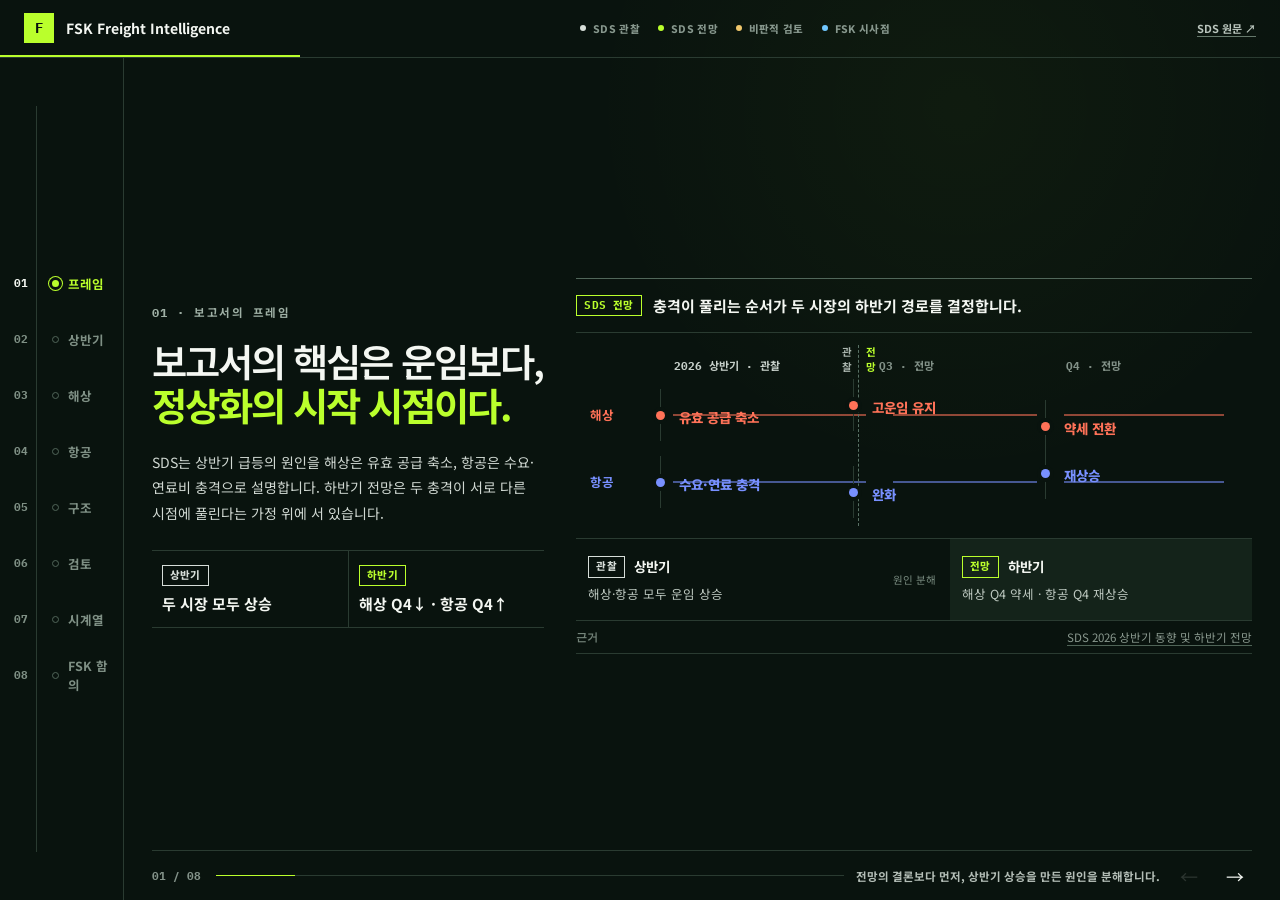
==== commit f02032ff: "Increase supporting text readability" ====
--- a/index.html
+++ b/index.html
@@ -1,2 +1,2 @@
-<!DOCTYPE html><html lang="ko"><head><meta charSet="utf-8"/><meta name="viewport" content="width=device-width, initial-scale=1"/><link rel="stylesheet" href="./assets/index-B1rmwkj9.css" data-rsc-css-href="./assets/index-B1rmwkj9.css" data-precedence="vite-rsc/importer-resources"/><link rel="modulepreload" href="./assets/layout-segment-context-BkN2IbRB.js" crossorigin=""/><link rel="modulepreload" href="./assets/rolldown-runtime-S-ySWqyJ.js" crossorigin=""/><link rel="modulepreload" href="./assets/index-DzTHxmEn.js" crossorigin=""/><link rel="modulepreload" href="./assets/framework-CXnKph_e.js" crossorigin=""/><link rel="modulepreload" href="./assets/page-7PaP28cY.js" crossorigin=""/><title>SDS 2026 물류 전망 — 비판적 읽기</title><meta name="description" content="삼성SDS의 2026년 상반기 물류 동향과 하반기 전망을 원인, 조건, 과거 백서 시계열로 분해한 FSK Freight Intelligence 브리핑."/><meta property="og:title" content="SDS 2026 물류 전망 — 비판적 읽기"/><meta property="og:description" content="상반기 충격의 원인부터 하반기 정상화 조건, 10개 백서 시계열까지"/><meta property="og:type" content="website"/><meta property="og:image" content="https://commet.github.io/fsk-freight-intelligence/og-v4.png"/><meta property="og:image:width" content="1680"/><meta property="og:image:height" content="945"/><meta property="og:image:alt" content="해상과 항공의 서로 다른 2026년 하반기 경로"/><meta name="twitter:card" content="summary_large_image"/><meta name="twitter:title" content="SDS 2026 물류 전망"/><meta name="twitter:description" content="원인, 조건, 시계열로 다시 읽기"/><meta name="twitter:image" content="https://commet.github.io/fsk-freight-intelligence/og-v4.png"/><script>self.__VINEXT_RSC_PARAMS__={}</script><script>self.__VINEXT_RSC_NAV__={"pathname":"/","searchParams":[]}</script><link rel="modulepreload" href="./assets/index-DzTHxmEn.js" />
-</head><body><main class="page"><header class="masthead"><a class="brand" href="#"><i>F</i><b>FSK Freight Intelligence</b></a><div class="layer-legend" aria-label="정보 구분"><span class="observed">SDS 관찰</span><span class="forecast">SDS 전망</span><span class="review">비판적 검토</span><span class="fsk">FSK 시사점</span></div><a href="https://www.cello-square.com/kr/whitepaper/view-619.do" target="_blank" rel="noreferrer">SDS 원문 ↗</a></header><div class="app-shell"><aside class="chapter-rail"><nav aria-label="분석 순서"><button class="active" aria-current="step"><span>01</span><i></i><b>프레임</b></button><button class=""><span>02</span><i></i><b>상반기</b></button><button class=""><span>03</span><i></i><b>해상</b></button><button class=""><span>04</span><i></i><b>항공</b></button><button class=""><span>05</span><i></i><b>구조</b></button><button class=""><span>06</span><i></i><b>검토</b></button><button class=""><span>07</span><i></i><b>시계열</b></button><button class=""><span>08</span><i></i><b>FSK 함의</b></button></nav></aside><section class="stage"><div class="scene"><div class="story-copy"><p class="kicker">01 · 보고서의 프레임</p><h1><span class="">보고서의 핵심은 운임보다,</span><span class="accent">정상화의 시작 시점이다.</span></h1><p class="lead">SDS는 상반기 급등의 원인을 해상은 유효 공급 축소, 항공은 수요·연료비 충격으로 설명합니다. 하반기 전망은 두 충격이 서로 다른 시점에 풀린다는 가정 위에 서 있습니다.</p><div class="copy-proof"><div><span class="tag observed">상반기</span><b>두 시장 모두 상승</b></div><div><span class="tag forecast">하반기</span><b>해상 Q4↓ · 항공 Q4↑</b></div></div></div><figure class="visual timeline-visual"><figcaption><span class="tag forecast">SDS 전망</span><b>충격이 풀리는 순서가 두 시장의 하반기 경로를 결정합니다.</b></figcaption><div class="market-timeline focus-both"><div class="timeline-head"><span class="past">2026 상반기 · 관찰</span><span>Q3 · 전망</span><span>Q4 · 전망</span></div><div class="market-lane sea"><b>해상</b><div class="point shock"><i></i><span>유효 공급 축소</span></div><div class="point high"><i></i><span>고운임 유지</span></div><div class="point low"><i></i><span>약세 전환</span></div><em></em></div><div class="market-lane air"><b>항공</b><div class="point shock"><i></i><span>수요·연료 충격</span></div><div class="point low"><i></i><span>완화</span></div><div class="point high"><i></i><span>재상승</span></div><em></em></div><div class="timeline-divider"><span>관찰</span><span>전망</span></div></div><div class="frame-reading"><div><span class="tag observed">관찰</span><b>상반기</b><p>해상·항공 모두 운임 상승</p></div><i>원인 분해</i><div><span class="tag forecast">전망</span><b>하반기</b><p>해상 Q4 약세 · 항공 Q4 재상승</p></div></div><div class="source-strip"><span>근거</span><a href="https://www.cello-square.com/kr/whitepaper/view-619.do" target="_blank" rel="noreferrer">SDS 2026 상반기 동향 및 하반기 전망</a></div></figure></div><footer class="scene-footer"><span>01<!-- --> / <!-- -->08</span><div><i style="width:12.5%"></i></div><p>전망의 결론보다 먼저, 상반기 상승을 만든 원인을 분해합니다.</p><button disabled="" aria-label="이전 장면">←</button><button aria-label="다음 장면">→</button></footer></section></div></main><script id="_R_">import("./assets/index-DzTHxmEn.js")</script></body></html><script>self.__VINEXT_RSC_CHUNKS__=self.__VINEXT_RSC_CHUNKS__||[];self.__VINEXT_RSC_CHUNKS__.push("2:I[\"8c0f216c4604\",[],\"Children\",1]\n3:I[\"15c18cfaeeff\",[],\"LayoutSegmentProvider\",1]\n4:I[\"8c0f216c4604\",[],\"Slot\",1]\n5:I[\"593f344dc510\",[],\"RedirectBoundary\",1]\n:HL[\"./assets/index-B1rmwkj9.css\",\"style\"]\n")</script><script>self.__VINEXT_RSC_CHUNKS__=self.__VINEXT_RSC_CHUNKS__||[];self.__VINEXT_RSC_CHUNKS__.push("0:{\"__route\":\"route:/\",\"__interceptionContext\":null,\"__layoutIds\":[\"layout:/\"],\"__rootLayout\":\"/\",\"page:/\":\"$L1\",\"layout:/\":[[[[\"$\",\"link\",\"css:/assets/index-B1rmwkj9.css\",{\"rel\":\"stylesheet\",\"precedence\":\"vite-rsc/importer-resources\",\"href\":\"./assets/index-B1rmwkj9.css\",\"data-rsc-css-href\":\"./assets/index-B1rmwkj9.css\"}],\"$undefined\"],[\"$\",\"html\",null,{\"lang\":\"ko\",\"children\":[\"$\",\"body\",null,{\"children\":[\"$\",\"$L2\",null,{}]}]}]],null],\"route:/\":[[[\"$\",\"meta\",null,{\"charSet\":\"utf-8\"}],[[\"$\",\"title\",\"0\",{\"children\":\"SDS 2026 물류 전망 — 비판적 읽기\"}],[\"$\",\"meta\",\"1\",{\"name\":\"description\",\"content\":\"삼성SDS의 2026년 상반기 물류 동향과 하반기 전망을 원인, 조건, 과거 백서 시계열로 분해한 FSK Freight Intelligence 브리핑.\"}],[\"$\",\"meta\",\"2\",{\"property\":\"og:title\",\"content\":\"SDS 2026 물류 전망 — 비판적 읽기\"}],[\"$\",\"meta\",\"3\",{\"property\":\"og:description\",\"content\":\"상반기 충격의 원인부터 하반기 정상화 조건, 10개 백서 시계열까지\"}],[\"$\",\"meta\",\"4\",{\"property\":\"og:type\",\"content\":\"website\"}],[\"$\",\"meta\",\"5\",{\"property\":\"og:image\",\"content\":\"https://commet.github.io/fsk-freight-intelligence/og-v4.png\"}],[\"$\",\"meta\",\"6\",{\"property\":\"og:image:width\",\"content\":\"1680\"}],[\"$\",\"meta\",\"7\",{\"property\":\"og:image:height\",\"content\":\"945\"}],[\"$\",\"meta\",\"8\",{\"property\":\"og:image:alt\",\"content\":\"해상과 항공의 서로 다른 2026년 하반기 경로\"}],[\"$\",\"meta\",\"9\",{\"name\":\"twitter:card\",\"content\":\"summary_large_image\"}],[\"$\",\"meta\",\"10\",{\"name\":\"twitter:title\",\"content\":\"SDS 2026 물류 전망\"}],[\"$\",\"meta\",\"11\",{\"name\":\"twitter:description\",\"content\":\"원인, 조건, 시계열로 다시 읽기\"}],[\"$\",\"meta\",\"12\",{\"name\":\"twitter:image\",\"content\":\"https://commet.github.io/fsk-freight-intelligence/og-v4.png\"}]],[[\"$\",\"meta\",\"0\",{\"name\":\"viewport\",\"content\":\"width=device-width, initial-scale=1\"}]]],[\"$\",\"$L3\",null,{\"segmentMap\":{\"children\":[]},\"children\":[\"$\",\"$L4\",null,{\"id\":\"layout:/\",\"parallelSlots\":\"$undefined\",\"children\":[\"$\",\"$L5\",null,{\"children\":[\"$\",\"$L3\",null,{\"segmentMap\":{\"children\":[]},\"children\":[\"$\",\"$L4\",null,{\"id\":\"page:/\"}]}]}]}]}]],\"__layoutFlags\":{\"layout:/\":\"s\"},\"__artifactCompatibility\":{\"schemaVersion\":1,\"graphVersion\":\"app-route-graph:4uhn5s1wvoptc\",\"deploymentVersion\":\"6bb8489b-c427-4683-825a-d4b5be5939d1\",\"appElementsSchemaVersion\":1,\"rscPayloadSchemaVersion\":1,\"rootBoundaryId\":\"/\",\"renderEpoch\":null}}\n")</script><script>self.__VINEXT_RSC_CHUNKS__=self.__VINEXT_RSC_CHUNKS__||[];self.__VINEXT_RSC_CHUNKS__.push("6:I[\"6efdf509a785\",[],\"default\",1]\n1:[\"$\",\"$L6\",null,{\"params\":\"$@7\",\"searchParams\":\"$@8\"}]\n")</script><script>self.__VINEXT_RSC_CHUNKS__=self.__VINEXT_RSC_CHUNKS__||[];self.__VINEXT_RSC_CHUNKS__.push("7:{}\n8:{}\n")</script><script>self.__VINEXT_RSC_DONE__=true</script>+<!DOCTYPE html><html lang="ko"><head><meta charSet="utf-8"/><meta name="viewport" content="width=device-width, initial-scale=1"/><link rel="stylesheet" href="./assets/index-DG0D5FzF.css" data-rsc-css-href="./assets/index-DG0D5FzF.css" data-precedence="vite-rsc/importer-resources"/><link rel="modulepreload" href="./assets/layout-segment-context-BkN2IbRB.js" crossorigin=""/><link rel="modulepreload" href="./assets/rolldown-runtime-S-ySWqyJ.js" crossorigin=""/><link rel="modulepreload" href="./assets/index-DzTHxmEn.js" crossorigin=""/><link rel="modulepreload" href="./assets/framework-CXnKph_e.js" crossorigin=""/><link rel="modulepreload" href="./assets/page-7PaP28cY.js" crossorigin=""/><title>SDS 2026 물류 전망 — 비판적 읽기</title><meta name="description" content="삼성SDS의 2026년 상반기 물류 동향과 하반기 전망을 원인, 조건, 과거 백서 시계열로 분해한 FSK Freight Intelligence 브리핑."/><meta property="og:title" content="SDS 2026 물류 전망 — 비판적 읽기"/><meta property="og:description" content="상반기 충격의 원인부터 하반기 정상화 조건, 10개 백서 시계열까지"/><meta property="og:type" content="website"/><meta property="og:image" content="https://commet.github.io/fsk-freight-intelligence/og-v4.png"/><meta property="og:image:width" content="1680"/><meta property="og:image:height" content="945"/><meta property="og:image:alt" content="해상과 항공의 서로 다른 2026년 하반기 경로"/><meta name="twitter:card" content="summary_large_image"/><meta name="twitter:title" content="SDS 2026 물류 전망"/><meta name="twitter:description" content="원인, 조건, 시계열로 다시 읽기"/><meta name="twitter:image" content="https://commet.github.io/fsk-freight-intelligence/og-v4.png"/><script>self.__VINEXT_RSC_PARAMS__={}</script><script>self.__VINEXT_RSC_NAV__={"pathname":"/","searchParams":[]}</script><link rel="modulepreload" href="./assets/index-DzTHxmEn.js" />
+</head><body><main class="page"><header class="masthead"><a class="brand" href="#"><i>F</i><b>FSK Freight Intelligence</b></a><div class="layer-legend" aria-label="정보 구분"><span class="observed">SDS 관찰</span><span class="forecast">SDS 전망</span><span class="review">비판적 검토</span><span class="fsk">FSK 시사점</span></div><a href="https://www.cello-square.com/kr/whitepaper/view-619.do" target="_blank" rel="noreferrer">SDS 원문 ↗</a></header><div class="app-shell"><aside class="chapter-rail"><nav aria-label="분석 순서"><button class="active" aria-current="step"><span>01</span><i></i><b>프레임</b></button><button class=""><span>02</span><i></i><b>상반기</b></button><button class=""><span>03</span><i></i><b>해상</b></button><button class=""><span>04</span><i></i><b>항공</b></button><button class=""><span>05</span><i></i><b>구조</b></button><button class=""><span>06</span><i></i><b>검토</b></button><button class=""><span>07</span><i></i><b>시계열</b></button><button class=""><span>08</span><i></i><b>FSK 함의</b></button></nav></aside><section class="stage"><div class="scene"><div class="story-copy"><p class="kicker">01 · 보고서의 프레임</p><h1><span class="">보고서의 핵심은 운임보다,</span><span class="accent">정상화의 시작 시점이다.</span></h1><p class="lead">SDS는 상반기 급등의 원인을 해상은 유효 공급 축소, 항공은 수요·연료비 충격으로 설명합니다. 하반기 전망은 두 충격이 서로 다른 시점에 풀린다는 가정 위에 서 있습니다.</p><div class="copy-proof"><div><span class="tag observed">상반기</span><b>두 시장 모두 상승</b></div><div><span class="tag forecast">하반기</span><b>해상 Q4↓ · 항공 Q4↑</b></div></div></div><figure class="visual timeline-visual"><figcaption><span class="tag forecast">SDS 전망</span><b>충격이 풀리는 순서가 두 시장의 하반기 경로를 결정합니다.</b></figcaption><div class="market-timeline focus-both"><div class="timeline-head"><span class="past">2026 상반기 · 관찰</span><span>Q3 · 전망</span><span>Q4 · 전망</span></div><div class="market-lane sea"><b>해상</b><div class="point shock"><i></i><span>유효 공급 축소</span></div><div class="point high"><i></i><span>고운임 유지</span></div><div class="point low"><i></i><span>약세 전환</span></div><em></em></div><div class="market-lane air"><b>항공</b><div class="point shock"><i></i><span>수요·연료 충격</span></div><div class="point low"><i></i><span>완화</span></div><div class="point high"><i></i><span>재상승</span></div><em></em></div><div class="timeline-divider"><span>관찰</span><span>전망</span></div></div><div class="frame-reading"><div><span class="tag observed">관찰</span><b>상반기</b><p>해상·항공 모두 운임 상승</p></div><i>원인 분해</i><div><span class="tag forecast">전망</span><b>하반기</b><p>해상 Q4 약세 · 항공 Q4 재상승</p></div></div><div class="source-strip"><span>근거</span><a href="https://www.cello-square.com/kr/whitepaper/view-619.do" target="_blank" rel="noreferrer">SDS 2026 상반기 동향 및 하반기 전망</a></div></figure></div><footer class="scene-footer"><span>01<!-- --> / <!-- -->08</span><div><i style="width:12.5%"></i></div><p>전망의 결론보다 먼저, 상반기 상승을 만든 원인을 분해합니다.</p><button disabled="" aria-label="이전 장면">←</button><button aria-label="다음 장면">→</button></footer></section></div></main><script id="_R_">import("./assets/index-DzTHxmEn.js")</script></body></html><script>self.__VINEXT_RSC_CHUNKS__=self.__VINEXT_RSC_CHUNKS__||[];self.__VINEXT_RSC_CHUNKS__.push("2:I[\"8c0f216c4604\",[],\"Children\",1]\n3:I[\"15c18cfaeeff\",[],\"LayoutSegmentProvider\",1]\n4:I[\"8c0f216c4604\",[],\"Slot\",1]\n5:I[\"593f344dc510\",[],\"RedirectBoundary\",1]\n:HL[\"./assets/index-DG0D5FzF.css\",\"style\"]\n")</script><script>self.__VINEXT_RSC_CHUNKS__=self.__VINEXT_RSC_CHUNKS__||[];self.__VINEXT_RSC_CHUNKS__.push("0:{\"__route\":\"route:/\",\"__interceptionContext\":null,\"__layoutIds\":[\"layout:/\"],\"__rootLayout\":\"/\",\"page:/\":\"$L1\",\"layout:/\":[[[[\"$\",\"link\",\"css:/assets/index-DG0D5FzF.css\",{\"rel\":\"stylesheet\",\"precedence\":\"vite-rsc/importer-resources\",\"href\":\"./assets/index-DG0D5FzF.css\",\"data-rsc-css-href\":\"./assets/index-DG0D5FzF.css\"}],\"$undefined\"],[\"$\",\"html\",null,{\"lang\":\"ko\",\"children\":[\"$\",\"body\",null,{\"children\":[\"$\",\"$L2\",null,{}]}]}]],null],\"route:/\":[[[\"$\",\"meta\",null,{\"charSet\":\"utf-8\"}],[[\"$\",\"title\",\"0\",{\"children\":\"SDS 2026 물류 전망 — 비판적 읽기\"}],[\"$\",\"meta\",\"1\",{\"name\":\"description\",\"content\":\"삼성SDS의 2026년 상반기 물류 동향과 하반기 전망을 원인, 조건, 과거 백서 시계열로 분해한 FSK Freight Intelligence 브리핑.\"}],[\"$\",\"meta\",\"2\",{\"property\":\"og:title\",\"content\":\"SDS 2026 물류 전망 — 비판적 읽기\"}],[\"$\",\"meta\",\"3\",{\"property\":\"og:description\",\"content\":\"상반기 충격의 원인부터 하반기 정상화 조건, 10개 백서 시계열까지\"}],[\"$\",\"meta\",\"4\",{\"property\":\"og:type\",\"content\":\"website\"}],[\"$\",\"meta\",\"5\",{\"property\":\"og:image\",\"content\":\"https://commet.github.io/fsk-freight-intelligence/og-v4.png\"}],[\"$\",\"meta\",\"6\",{\"property\":\"og:image:width\",\"content\":\"1680\"}],[\"$\",\"meta\",\"7\",{\"property\":\"og:image:height\",\"content\":\"945\"}],[\"$\",\"meta\",\"8\",{\"property\":\"og:image:alt\",\"content\":\"해상과 항공의 서로 다른 2026년 하반기 경로\"}],[\"$\",\"meta\",\"9\",{\"name\":\"twitter:card\",\"content\":\"summary_large_image\"}],[\"$\",\"meta\",\"10\",{\"name\":\"twitter:title\",\"content\":\"SDS 2026 물류 전망\"}],[\"$\",\"meta\",\"11\",{\"name\":\"twitter:description\",\"content\":\"원인, 조건, 시계열로 다시 읽기\"}],[\"$\",\"meta\",\"12\",{\"name\":\"twitter:image\",\"content\":\"https://commet.github.io/fsk-freight-intelligence/og-v4.png\"}]],[[\"$\",\"meta\",\"0\",{\"name\":\"viewport\",\"content\":\"width=device-width, initial-scale=1\"}]]],[\"$\",\"$L3\",null,{\"segmentMap\":{\"children\":[]},\"children\":[\"$\",\"$L4\",null,{\"id\":\"layout:/\",\"parallelSlots\":\"$undefined\",\"children\":[\"$\",\"$L5\",null,{\"children\":[\"$\",\"$L3\",null,{\"segmentMap\":{\"children\":[]},\"children\":[\"$\",\"$L4\",null,{\"id\":\"page:/\"}]}]}]}]}]],\"__layoutFlags\":{\"layout:/\":\"s\"},\"__artifactCompatibility\":{\"schemaVersion\":1,\"graphVersion\":\"app-route-graph:4uhn5s1wvoptc\",\"deploymentVersion\":\"6f6afaf2-2d74-4015-a050-23b947f6bf3c\",\"appElementsSchemaVersion\":1,\"rscPayloadSchemaVersion\":1,\"rootBoundaryId\":\"/\",\"renderEpoch\":null}}\n")</script><script>self.__VINEXT_RSC_CHUNKS__=self.__VINEXT_RSC_CHUNKS__||[];self.__VINEXT_RSC_CHUNKS__.push("6:I[\"6efdf509a785\",[],\"default\",1]\n1:[\"$\",\"$L6\",null,{\"params\":\"$@7\",\"searchParams\":\"$@8\"}]\n")</script><script>self.__VINEXT_RSC_CHUNKS__=self.__VINEXT_RSC_CHUNKS__||[];self.__VINEXT_RSC_CHUNKS__.push("7:{}\n8:{}\n")</script><script>self.__VINEXT_RSC_DONE__=true</script>
--- a/assets/index-DG0D5FzF.css
+++ b/assets/index-DG0D5FzF.css
@@ -0,0 +1 @@
+@import "https://fonts.googleapis.com/css2?family=IBM+Plex+Mono:wght@500;600;700&family=Noto+Sans+KR:wght@400;500;600;700;800;900&display=swap";:root{--bg:#09130e;--panel:#0e1b14;--panel-2:#14231a;--text:#f4f7f2;--muted:#9caaa1;--line:#2a3b31;--line-strong:#51675a;--acid:#baff2c;--sea:#ff7258;--air:#7890ff;--amber:#f0c76c;--blue:#71c7ff}*{box-sizing:border-box}html,body{background:var(--bg);width:100%;height:100%;color:var(--text);margin:0;font-family:Noto Sans KR,Arial,sans-serif;overflow:hidden}button,a{font:inherit}a{color:inherit;text-decoration:none}button{color:inherit}.page{background:radial-gradient(circle at 75% 12%,#baff2c09,transparent 30%),var(--bg);min-width:320px;height:100svh}.masthead{border-bottom:1px solid var(--line);z-index:20;grid-template-columns:300px 1fr 110px;align-items:center;height:58px;display:grid;position:relative}.brand{border-bottom:2px solid var(--acid);align-items:center;gap:12px;height:100%;padding:0 24px;display:flex}.brand i{background:var(--acid);width:30px;height:30px;color:var(--bg);place-items:center;font:900 14px IBM Plex Mono,monospace;display:grid}.brand b{font-size:14px}.masthead>a:last-child{color:#bac5bd;border-bottom:1px solid #65786b;justify-self:end;margin-right:24px;font-size:11px;font-weight:700}.masthead>a:last-child:hover{color:var(--acid);border-color:var(--acid)}.layer-legend{justify-content:center;gap:18px;display:flex}.layer-legend span{color:#87978d;letter-spacing:.03em;padding-left:13px;font-size:9px;font-weight:800;position:relative}.layer-legend span:before{content:"";border-radius:50%;width:6px;height:6px;position:absolute;top:4px;left:0}.layer-legend .observed:before{background:#d7ded9}.layer-legend .forecast:before{background:var(--acid)}.layer-legend .review:before{background:var(--amber)}.layer-legend .fsk:before{background:var(--blue)}.app-shell{grid-template-columns:148px 1fr;height:calc(100svh - 58px);display:grid}.chapter-rail{border-right:1px solid var(--line);padding:22px 10px;position:relative}.chapter-rail:before{content:"";background:var(--line);width:1px;position:absolute;top:48px;bottom:48px;left:36px}.chapter-rail nav{flex-direction:column;justify-content:center;gap:4px;height:100%;display:flex}.chapter-rail button{color:#7f9085;text-align:left;cursor:pointer;background:0 0;border:0;grid-template-columns:28px 18px 1fr;align-items:center;gap:4px;width:100%;height:52px;padding:0 7px;display:grid;position:relative}.chapter-rail button span{font:700 9px IBM Plex Mono,monospace}.chapter-rail button i{background:var(--bg);z-index:1;border:1px solid #52665a;border-radius:50%;width:7px;height:7px;margin-left:6px}.chapter-rail button:hover{color:#dce3de}.chapter-rail button.active{color:var(--text)}.chapter-rail button.active i{background:var(--acid);border:3px solid var(--bg);width:13px;height:13px;box-shadow:0 0 0 1px var(--acid);margin-left:3px}.chapter-rail button.active b{color:var(--acid)}.stage{grid-template-rows:minmax(0,1fr) 50px;height:100%;padding:24px 42px 0;display:grid}.scene{grid-template-columns:minmax(380px,.72fr) minmax(600px,1.24fr);align-items:center;gap:48px;min-height:0;animation:.38s cubic-bezier(.2,.75,.2,1) both scene-in;display:grid}@keyframes scene-in{0%{opacity:.25;transform:translateY(8px)}to{opacity:1;transform:none}}.story-copy{align-self:center;max-width:570px}.kicker{color:#9fb0a5;letter-spacing:.13em;margin:0 0 18px;font:700 10px IBM Plex Mono,Noto Sans KR,monospace}.story-copy h1{letter-spacing:-.052em;margin:0;font-size:clamp(36px,3.15vw,55px);font-weight:600;line-height:1.15}.story-copy h1 span{white-space:nowrap;display:block}.story-copy h1 .accent{color:var(--acid);font-weight:700}.lead{color:#d0d8d2;word-break:keep-all;max-width:550px;margin:24px 0 0;font-size:15px;line-height:1.82}.copy-proof{border-top:1px solid var(--line);border-bottom:1px solid var(--line);grid-template-columns:1fr 1fr;margin-top:24px;display:grid}.copy-proof>div{flex-direction:column;justify-content:center;gap:7px;min-height:76px;padding:12px 10px;display:flex}.copy-proof>div+div{border-left:1px solid var(--line)}.copy-callout{border-left:3px solid var(--line-strong);background:#ffffff06;margin-top:24px;padding:12px 14px}.copy-callout>b{color:#b8c3bb;font-size:10px}.copy-callout p{margin:5px 0 0;font-size:13px;font-weight:700;line-height:1.55}.copy-callout.fsk{border-color:var(--blue);background:#71c7ff0b}.copy-callout.fsk .tag{margin-bottom:6px}.tag{letter-spacing:.02em;border:1px solid;align-items:center;width:max-content;padding:3px 6px;font:800 9px/1 IBM Plex Mono,Noto Sans KR,monospace;display:inline-flex}.tag.observed{color:#d7ded9}.tag.forecast{color:var(--acid)}.tag.review{color:var(--amber)}.tag.fsk{color:var(--blue)}.visual{border-top:1px solid var(--line-strong);border-bottom:1px solid var(--line);align-self:center;width:100%;max-width:870px;max-height:610px;margin:0;position:relative}.visual figcaption{border-bottom:1px solid var(--line);align-items:center;gap:11px;min-height:54px;padding:8px 0;display:flex}.visual figcaption b{font-size:14px;line-height:1.4}.source-strip{color:#89988e;justify-content:flex-end;align-items:center;gap:14px;min-height:32px;padding:6px 0;font-size:10px;display:flex}.source-strip>span{color:#74847a;text-transform:uppercase;margin-right:auto;font:700 9px IBM Plex Mono,monospace}.source-strip a{border-bottom:1px solid #4f6457}.source-strip a:hover{color:var(--acid);border-color:var(--acid)}.market-timeline{border-bottom:1px solid var(--line);height:206px;padding:24px 14px 12px;position:relative}.timeline-head{color:#829188;grid-template-columns:1.1fr 1fr 1fr;height:24px;margin-left:70px;font:700 9px IBM Plex Mono,Noto Sans KR,monospace;display:grid}.timeline-head span{padding-left:14px}.timeline-head .past{color:#c7d0ca}.market-lane{grid-template-columns:70px repeat(3,1fr);align-items:center;height:67px;display:grid;position:relative}.market-lane>b{z-index:2;font-size:11px}.market-lane .point{border-left:1px solid var(--line);z-index:2;flex-direction:column;justify-content:center;height:52px;padding:8px 7px 4px 18px;display:flex;position:relative}.market-lane .point i{width:9px;height:9px;box-shadow:0 0 0 4px var(--bg);background:currentColor;border-radius:50%;position:absolute;top:22px;left:-5px}.market-lane .point span{white-space:nowrap;font-size:12px;font-weight:800}.market-lane.sea{color:var(--sea)}.market-lane.air{color:var(--air)}.market-lane em{opacity:.55;background:linear-gradient(90deg,currentColor 0 35%,#0000 35% 40%,currentColor 40% 66%,#0000 66% 71%,currentColor 71%);height:2px;position:absolute;left:83px;right:14px}.market-lane.sea .point:nth-of-type(2){transform:translateY(-10px)}.market-lane.sea .point:nth-of-type(3){transform:translateY(11px)}.market-lane.air .point:nth-of-type(2){transform:translateY(10px)}.market-lane.air .point:nth-of-type(3){transform:translateY(-9px)}.focus-sea .air,.focus-air .sea{opacity:.2}.focus-sea .sea,.focus-air .air{filter:saturate(1.15)}.timeline-divider{border-left:1px dashed #587064;position:absolute;top:12px;bottom:12px;left:calc(36.6% + 34.132px)}.timeline-divider span{font:700 8px IBM Plex Mono,Noto Sans KR,monospace;position:absolute;top:-1px}.timeline-divider span:first-child{color:#aab5ae;right:7px}.timeline-divider span:last-child{color:var(--acid);left:7px}.frame-reading{border-bottom:1px solid var(--line);grid-template-columns:1fr 72px 1fr;align-items:stretch;min-height:82px;display:grid}.frame-reading>div{grid-template-columns:auto 1fr;align-content:center;gap:4px 9px;padding:10px 12px;display:grid}.frame-reading>div:last-child{background:var(--panel-2)}.frame-reading p{color:#bcc7bf;grid-column:1/-1;margin:2px 0 0;font-size:11px}.frame-reading>i{color:#788a7f;text-align:center;align-self:center;font-size:9px;font-style:normal}.cause-row{border-bottom:1px solid var(--line);grid-template-columns:60px 1fr 28px 1fr 34px 1.15fr;align-items:stretch;min-height:112px;display:grid}.cause-row>strong{align-items:center;padding:12px 8px;font-size:13px;display:flex}.cause-row.sea>strong{color:var(--sea)}.cause-row.air>strong{color:var(--air)}.cause-row>div{flex-direction:column;justify-content:center;padding:12px 10px;display:flex}.cause-row>i{color:#77887d;text-align:center;align-self:center;font-style:normal}.cause-row span{color:#88988e;font-size:9px}.cause-row b{margin-top:4px;font-size:15px}.cause-row small{color:#9ca9a1;margin-top:4px;font-size:10px;line-height:1.4}.cause-row .outcome{background:var(--panel-2)}.cause-row.sea .outcome b{color:#ff9a87}.cause-row.air .outcome b{color:#aeb9ff}.definition{border-bottom:1px solid var(--line);background:#ffffff05;grid-template-columns:86px 1fr;align-items:center;gap:12px;min-height:61px;padding:9px 12px;display:grid}.definition b{color:var(--acid);font-size:10px}.definition p{color:#c4cec7;margin:0;font-size:11px;line-height:1.55}.lane-visual .market-timeline,.air-visual .market-timeline{height:160px;padding-top:13px}.lane-visual .timeline-head,.air-visual .timeline-head{height:20px}.lane-visual .market-lane,.air-visual .market-lane{height:54px}.lane-visual .market-lane .point,.air-visual .market-lane .point{height:43px}.lane-visual .market-lane .point i,.air-visual .market-lane .point i{top:17px}.gate-table{border-bottom:1px solid var(--line)}.gate-table>div{grid-template-columns:110px 1fr 1.15fr;align-items:center;min-height:48px;display:grid}.gate-table>div+div{border-top:1px solid var(--line)}.gate-table .gate-head{color:#84948a;min-height:28px;font-size:9px}.gate-table .gate-head span,.gate-table .gate-head b{padding:0 10px}.gate-table strong,.gate-table p{margin:0;padding:8px 10px;font-size:11px}.gate-table strong{color:var(--sea)}.gate-table p{border-left:1px solid var(--line);color:#bdc7c0;align-items:center;height:100%;display:flex}.gate-table p:last-child{color:#ecf2ed;background:#baff2c06}.critical-line{border-bottom:1px solid var(--line);background:#f0c76c09;grid-template-columns:70px 1fr;align-items:center;gap:10px;min-height:50px;padding:8px 10px;display:grid}.critical-line p{color:#c7d0ca;margin:0;font-size:11px;line-height:1.45}.air-forces{border-bottom:1px solid var(--line);grid-template-columns:1fr 70px 1fr;align-items:stretch;min-height:82px;display:grid}.air-forces>div:not(.versus){flex-direction:column;justify-content:center;padding:10px 12px;display:flex}.air-forces .rise{background:#7890ff0e}.air-forces span{color:#8f9e95;font-size:9px}.air-forces b{margin-top:3px;font-size:16px}.air-forces small{color:#9eaaa2;margin-top:2px;font-size:10px}.air-forces .versus{color:#7c8c81;text-align:center;align-self:center;font-size:9px}.air-evidence{border-bottom:1px solid var(--line);grid-template-columns:repeat(3,1fr);min-height:72px;display:grid}.air-evidence>div{flex-direction:column;justify-content:center;padding:9px 11px;display:flex}.air-evidence>div+div{border-left:1px solid var(--line)}.air-evidence span{color:#87978d;font-size:9px}.air-evidence b{color:#aeb9ff;margin-top:3px;font-size:15px}.air-evidence small{color:#9da9a1;margin-top:2px;font-size:9px}.mirror{border-bottom:1px solid var(--line);grid-template-columns:1fr 84px 1fr;min-height:290px;display:grid}.mirror-side{flex-direction:column;justify-content:center;padding:18px 14px;display:flex}.mirror-side>span{margin-bottom:16px;font-size:11px;font-weight:800}.mirror-side.sea>span{color:var(--sea)}.mirror-side.air>span{color:var(--air)}.ratio{background:#15271d;height:29px;margin-bottom:8px;position:relative;overflow:hidden}.ratio i{background:#ff725885;position:absolute;inset:0 auto 0 0}.ratio.demand i{background:#ffffff2e}.ratio b{padding:6px 9px;font-size:11px;display:block;position:relative}.mirror-side strong{margin-top:11px;font-size:14px}.mirror-side p{color:#aab6ae;margin:7px 0 0;font-size:11px;line-height:1.55}.backlog{background:repeating-linear-gradient(90deg,#7890ff1c 0 7px,#0000 7px 11px);justify-content:center;align-items:baseline;height:90px;display:flex}.backlog b{color:#aeb9ff;font-size:34px}.backlog small{color:#b6c0ba;margin-left:7px;font-size:10px}.structure-axis{color:#819086;flex-direction:column;justify-content:center;align-items:center;display:flex}.structure-axis i{background:linear-gradient(var(--line),var(--acid),var(--line));width:1px;height:58px}.structure-axis span{font:700 9px IBM Plex Mono,monospace}.structure-axis b{color:var(--acid);writing-mode:vertical-rl;margin:6px 0;font-size:9px}.structure-summary{border-bottom:1px solid var(--line);grid-template-columns:42px 1fr 72px 42px 1.2fr;align-items:center;gap:8px;min-height:54px;padding:8px 12px;display:grid}.structure-summary b{color:var(--acid);font-size:10px}.structure-summary p{margin:0;font-size:11px;font-weight:700}.structure-summary i{color:#718177;text-align:center;font-size:9px;font-style:normal}.condition-map{border-bottom:1px solid var(--line);grid-template-columns:1fr 210px;align-items:stretch;min-height:150px;display:grid}.condition-nodes{grid-template-columns:1fr 1fr;gap:8px;padding:12px;display:grid;position:relative}.condition-nodes:after{content:"";background:var(--line-strong);width:32px;height:1px;position:absolute;top:50%;right:-32px}.condition-nodes button{border:1px solid var(--line);text-align:left;cursor:pointer;background:0 0;min-height:52px;padding:8px 10px;position:relative}.condition-nodes button small{color:#83938a;font-size:8px;display:block}.condition-nodes button b{margin-top:4px;font-size:12px;display:block}.condition-nodes button.sea:hover,.condition-nodes button.sea[aria-pressed=true]{border-color:var(--sea);background:#ff72580f}.condition-nodes button.air:hover,.condition-nodes button.air[aria-pressed=true]{border-color:var(--air);background:#7890ff0f}.condition-nodes button[aria-pressed=true]:after{content:"";background:var(--acid);border-radius:50%;width:7px;height:7px;position:absolute;top:calc(50% - 4px);right:-5px}.base-case{background:var(--panel-2);text-align:center;flex-direction:column;justify-content:center;align-items:center;display:flex}.base-case span{color:var(--acid);font:700 9px IBM Plex Mono,Noto Sans KR,monospace}.base-case b{margin-top:7px;font-size:14px}.base-case i{color:#6e8175;font-style:normal}.condition-detail{border-bottom:1px solid var(--line);grid-template-columns:1fr 1fr 1.2fr;min-height:142px;animation:.25s both detail-in;display:grid}@keyframes detail-in{0%{opacity:.2;transform:translateY(4px)}to{opacity:1;transform:none}}.condition-detail>div{padding:11px}.condition-detail>div+div{border-left:1px solid var(--line)}.condition-detail p{color:#c0cac3;margin:8px 0 0;font-size:10.5px;line-height:1.55}.condition-detail>div:last-child{background:#f0c76c08}.gap-list{border-bottom:1px solid var(--line);align-items:center;gap:8px;min-height:42px;padding:7px 10px;display:flex}.gap-list b{color:#a8b4ac;margin-right:auto;font-size:9px}.gap-list span{border:1px solid var(--line);color:#a9b4ad;padding:3px 6px;font-size:9px}.history-track{border-bottom:1px solid var(--line);grid-template-columns:repeat(10,1fr);align-items:end;height:56px;padding:8px 15px;display:grid;position:relative}.history-track .track-line{background:linear-gradient(90deg,var(--sea),var(--amber),var(--air),var(--acid));height:1px;position:absolute;top:25px;left:4%;right:4%}.history-track i{flex-direction:column;justify-content:flex-end;align-items:center;height:34px;font-style:normal;display:flex;position:relative}.history-track i:before{content:"";width:6px;height:6px;box-shadow:0 0 0 3px var(--bg);background:#9cac9f;border-radius:50%;position:absolute;top:13px}.history-track small{color:#89988f;white-space:nowrap;font-size:7px}.history-select{border-bottom:1px solid var(--line);grid-template-columns:repeat(4,1fr);height:54px;display:grid}.history-select button{border:0;border-right:1px solid var(--line);text-align:left;cursor:pointer;background:0 0;padding:7px 9px}.history-select button:last-child{border-right:0}.history-select span{color:#86968c;font:700 8px IBM Plex Mono,monospace;display:block}.history-select b{margin-top:3px;font-size:9.5px;line-height:1.35;display:block}.history-select button[aria-pressed=true]{background:var(--acid);color:var(--bg)}.history-select button[aria-pressed=true] span{color:#294019}.history-detail{animation:.25s both detail-in}.history-detail header{border-bottom:1px solid var(--line);align-items:center;gap:10px;min-height:44px;padding:7px 11px;display:flex}.history-detail header span{color:var(--acid);font:700 9px IBM Plex Mono,monospace}.history-detail>div{vertical-align:top;flex-direction:column;width:33.333%;min-height:67px;padding:9px 10px;display:inline-flex}.history-detail>div+div{border-left:1px solid var(--line)}.history-detail p{color:#bdc7c0;margin:7px 0 0;font-size:9.5px;line-height:1.5}.history-detail footer{border-top:1px solid var(--line);border-bottom:1px solid var(--line);background:var(--panel-2);grid-template-columns:138px 1fr;align-items:center;gap:10px;min-height:45px;padding:8px 10px;display:grid}.history-detail footer b{color:var(--acid);font-size:9px}.history-detail footer p{color:#e4e9e5;margin:0;font-size:11px;font-weight:700}.fsk-visual{border-top-color:var(--blue)}.fsk-head{border-bottom:1px solid var(--line);color:#84948a;grid-template-columns:115px 1fr 1.35fr;height:34px;font-size:9px;display:grid}.fsk-head span{padding:9px 10px}.fsk-row{border-bottom:1px solid var(--line);grid-template-columns:115px 1fr 1.35fr;align-items:stretch;min-height:94px;display:grid}.fsk-row strong{align-items:center;padding:12px 10px;font-size:13px;display:flex}.fsk-row.sea strong{color:var(--sea)}.fsk-row.air strong{color:var(--air)}.fsk-row.cross strong{color:var(--blue)}.fsk-row p,.fsk-row b{align-items:center;margin:0;padding:12px 14px;line-height:1.6;display:flex}.fsk-row p{border-left:1px solid var(--line);color:#aeb9b1;font-size:10px}.fsk-row b{border-left:1px solid var(--line);background:#71c7ff09;font-size:11.5px}.fsk-boundary{border-bottom:1px solid var(--line);background:#71c7ff0e;grid-template-columns:92px 1fr;align-items:center;gap:10px;min-height:62px;padding:9px 11px;display:grid}.fsk-boundary p{color:#d2dbd4;margin:0;font-size:10.5px;line-height:1.55}.scene-footer{border-top:1px solid var(--line);grid-template-columns:52px minmax(80px,1fr) minmax(300px,auto) 34px 34px;align-items:center;gap:12px;height:50px;display:grid}.scene-footer>span{color:#839289;font:700 9px IBM Plex Mono,monospace}.scene-footer>div{background:var(--line);height:1px;position:relative}.scene-footer>div i{background:var(--acid);height:1px;transition:width .3s;position:absolute;top:0;left:0}.scene-footer p{color:#b4beb7;text-align:right;white-space:nowrap;margin:0;font-size:10.5px;font-weight:700}.scene-footer button{cursor:pointer;background:0 0;border:1px solid #0000;width:34px;height:34px;font-size:18px}.scene-footer button:hover:not(:disabled){border-color:var(--line-strong);color:var(--acid)}.scene-footer button:disabled{opacity:.15;cursor:default}@media (width<=1380px){.app-shell{grid-template-columns:124px 1fr}.chapter-rail{padding-left:7px;padding-right:7px}.stage{padding-left:28px;padding-right:28px}.scene{grid-template-columns:minmax(350px,.72fr) minmax(560px,1.24fr);gap:32px}.story-copy h1{font-size:clamp(34px,3vw,48px)}.lead{font-size:14px}.visual figcaption b{font-size:13px}}@media (height<=760px) and (width>=821px){.masthead{height:52px}.app-shell{height:calc(100svh - 52px)}.stage{grid-template-rows:minmax(0,1fr) 46px;padding-top:15px}.scene-footer{height:46px}.story-copy h1{font-size:clamp(33px,2.8vw,45px)}.lead{margin-top:18px;line-height:1.68}.copy-proof,.copy-callout{margin-top:18px}.visual figcaption{min-height:46px}.market-timeline{height:178px;padding-top:14px}.timeline-visual .market-timeline{height:188px}.cause-row{min-height:98px}.lane-visual .market-timeline,.air-visual .market-timeline{height:143px}.gate-table>div{min-height:41px}.critical-line{min-height:44px}.mirror{min-height:252px}.condition-map{min-height:132px}.condition-detail{min-height:126px}.history-track{height:50px}.history-select{height:48px}.history-detail>div{min-height:60px}.fsk-row{min-height:80px}.fsk-boundary{min-height:52px}.source-strip{min-height:28px}}@media (width<=820px){html,body{overflow:hidden}.masthead{grid-template-columns:1fr auto;height:50px}.brand{padding:0 14px}.brand b{font-size:12px}.layer-legend{display:none}.masthead>a:last-child{margin-right:14px}.app-shell{height:calc(100svh - 50px);display:block}.chapter-rail{border-right:0;border-bottom:1px solid var(--line);scrollbar-width:none;height:46px;padding:0;overflow-x:auto}.chapter-rail:before{display:none}.chapter-rail nav{flex-direction:row;gap:0;width:max-content;height:46px;display:flex}.chapter-rail button{grid-template-columns:18px 1fr;gap:4px;width:76px;height:46px;padding:0 7px}.chapter-rail button i{display:none}.chapter-rail button.active{border-bottom:3px solid var(--acid)}.stage{grid-template-rows:minmax(0,1fr) 48px;height:calc(100% - 46px);padding:0 16px}.scene{scrollbar-width:thin;padding:24px 2px 32px 0;display:block;overflow-y:auto}.story-copy{max-width:none;margin-bottom:30px}.story-copy h1{font-size:clamp(29px,8vw,42px)}.story-copy h1 span{white-space:normal}.lead{font-size:14px}.visual{max-height:none}.visual figcaption{gap:8px}.visual figcaption b{font-size:12px}.source-strip{flex-wrap:wrap;gap:7px 11px}.source-strip>span{width:100%;margin:0}.market-timeline{overflow:hidden}.timeline-head,.market-lane{margin-left:0}.market-lane{grid-template-columns:54px repeat(3,1fr)}.market-lane .point span{font-size:9px}.market-lane em{left:63px}.timeline-divider{left:calc(36.6% + 23.988px)}.cause-row{grid-template-columns:48px 1fr 22px 1fr}.cause-row>i:nth-of-type(2),.cause-row .outcome{grid-column:2/-1}.cause-row .outcome{min-height:62px}.gate-table>div{grid-template-columns:82px 1fr 1.15fr}.air-evidence{grid-template-columns:1fr}.air-evidence>div+div{border-left:0;border-top:1px solid var(--line)}.mirror{grid-template-columns:1fr}.structure-axis{flex-direction:row;height:64px}.structure-axis i{width:50px;height:1px}.structure-axis b{writing-mode:horizontal-tb;margin:0 8px}.condition-map{grid-template-columns:1fr}.condition-nodes:after{display:none}.base-case{min-height:80px}.condition-detail{grid-template-columns:1fr}.condition-detail>div+div{border-left:0;border-top:1px solid var(--line)}.gap-list{flex-wrap:wrap}.history-track{overflow:hidden}.history-select{grid-template-columns:1fr 1fr;height:auto}.history-select button{border-bottom:1px solid var(--line);min-height:52px}.history-detail>div{border-top:1px solid var(--line);width:100%;border-left:0!important}.history-detail footer{grid-template-columns:1fr}.fsk-head{display:none}.fsk-row{grid-template-columns:70px 1fr}.fsk-row strong{grid-row:1/3}.fsk-row b{border-top:1px solid var(--line)}.fsk-boundary{grid-template-columns:1fr}.scene-footer{grid-template-columns:44px 1fr 32px 32px;gap:7px}.scene-footer p{display:none}}@media (width<=430px){.brand b{display:none}.copy-proof{grid-template-columns:1fr}.copy-proof>div+div{border-left:0;border-top:1px solid var(--line)}.frame-reading{grid-template-columns:1fr}.frame-reading>i{padding:6px}.cause-row{grid-template-columns:44px 1fr}.cause-row>i{display:none}.cause-row>div,.cause-row .outcome{grid-column:2}.gate-table>div{grid-template-columns:75px 1fr}.gate-table p:last-child{grid-column:2}.air-forces{grid-template-columns:1fr}.air-forces .versus{padding:5px}.structure-summary{grid-template-columns:42px 1fr}.structure-summary i{display:none}.condition-nodes{grid-template-columns:1fr}.history-track small{display:none}.fsk-row{grid-template-columns:58px 1fr}.fsk-row b{font-size:10px}.scene-footer{grid-template-columns:40px 1fr 30px 30px}}.chapter-rail button span{font-size:10.5px}.chapter-rail button b{font-size:12.5px}.layer-legend span{font-size:10.5px}.kicker{font-size:11.5px}.tag{padding:4px 7px;font-size:10.5px;line-height:1.05}.source-strip{font-size:11.5px}.source-strip>span{font-size:10.5px}.copy-proof b{font-size:15px}.copy-callout>b{font-size:11.5px}.copy-callout p{font-size:14px}.visual figcaption b{font-size:15px}.timeline-head{font-size:11px}.market-lane>b{font-size:12.5px}.market-lane .point span{font-size:13.5px}.timeline-divider span{font-size:10.5px}.frame-reading>div b{font-size:13.5px}.frame-reading p{font-size:12.5px}.frame-reading>i{font-size:10.5px}.cause-row span{font-size:11px}.cause-row b{font-size:16px}.cause-row small{font-size:12px;line-height:1.45}.definition b{font-size:11.5px}.definition p{font-size:12.5px;line-height:1.55}.gate-table .gate-head{font-size:11px}.gate-table strong,.gate-table p{font-size:12.5px}.critical-line p{font-size:12.5px;line-height:1.5}.air-forces span{font-size:11px}.air-forces b{font-size:18px}.air-forces small{font-size:12px}.air-forces .versus{font-size:10.5px}.air-evidence span{font-size:11px}.air-evidence b{font-size:16px}.air-evidence small{font-size:11.5px}.mirror-side>span,.ratio b{font-size:12.5px}.mirror-side p{font-size:12.5px;line-height:1.6}.backlog small{font-size:11.5px}.structure-axis span,.structure-axis b{font-size:10.5px}.structure-summary b{font-size:11.5px}.structure-summary p{font-size:12.5px}.structure-summary i,.condition-nodes button small{font-size:10.5px}.condition-nodes button b{font-size:13.5px}.base-case span{font-size:10.5px}.base-case b{font-size:15px}.condition-detail p{font-size:12.5px;line-height:1.6}.gap-list b,.gap-list span{font-size:11px}.history-track small,.history-select span{font-size:10.5px}.history-select b{font-size:12px;line-height:1.4}.history-detail header span{font-size:10.5px}.history-detail header b{font-size:14px}.history-detail p{font-size:12.25px;line-height:1.55}.history-detail footer b{font-size:10.5px}.history-detail footer p{font-size:12.5px}.fsk-head{font-size:11px}.fsk-row p{font-size:12.5px}.fsk-row b{font-size:13.5px}.fsk-boundary p{font-size:12.5px}.scene-footer>span{font-size:10.5px}.scene-footer p{font-size:11.5px}@media (width>=821px){.cause-row{min-height:124px}.definition{min-height:68px}.gate-table>div{min-height:53px}.critical-line{min-height:56px}.air-forces{min-height:92px}.air-evidence{min-height:82px}.mirror{min-height:310px}.condition-map{min-height:164px}.condition-detail{min-height:158px}.gap-list{min-height:48px}.history-track{height:62px}.history-select{height:68px}.history-detail header{min-height:48px}.history-detail>div{min-height:82px}.history-detail footer{min-height:52px}.fsk-head{height:40px}.fsk-row{min-height:104px}.fsk-boundary{min-height:68px}}@media (width<=820px){.chapter-rail button b{font-size:11px}.visual figcaption b{font-size:13px}.market-lane .point span{font-size:10.5px}.history-select span{font-size:10px}.history-select b{font-size:11.5px}.history-detail p,.condition-detail p{font-size:12px}.fsk-row p{font-size:11px}.fsk-row b{font-size:11.5px}}@media (prefers-reduced-motion:reduce){*{transition:none!important;animation:none!important}}
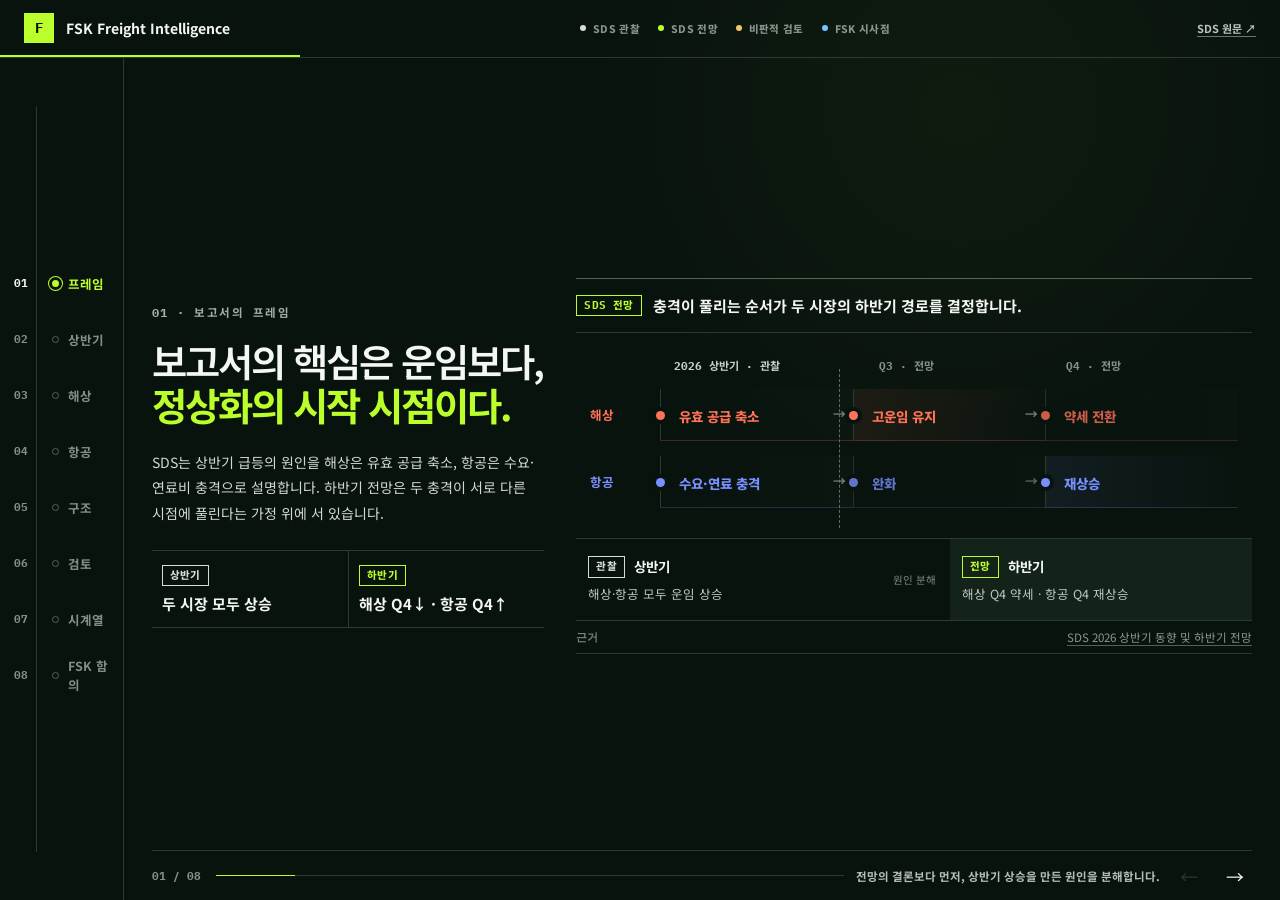
==== commit 35c898e9: "Resolve graphic and caption collisions" ====
--- a/index.html
+++ b/index.html
@@ -1,2 +1,2 @@
-<!DOCTYPE html><html lang="ko"><head><meta charSet="utf-8"/><meta name="viewport" content="width=device-width, initial-scale=1"/><link rel="stylesheet" href="./assets/index-DG0D5FzF.css" data-rsc-css-href="./assets/index-DG0D5FzF.css" data-precedence="vite-rsc/importer-resources"/><link rel="modulepreload" href="./assets/layout-segment-context-BkN2IbRB.js" crossorigin=""/><link rel="modulepreload" href="./assets/rolldown-runtime-S-ySWqyJ.js" crossorigin=""/><link rel="modulepreload" href="./assets/index-DzTHxmEn.js" crossorigin=""/><link rel="modulepreload" href="./assets/framework-CXnKph_e.js" crossorigin=""/><link rel="modulepreload" href="./assets/page-7PaP28cY.js" crossorigin=""/><title>SDS 2026 물류 전망 — 비판적 읽기</title><meta name="description" content="삼성SDS의 2026년 상반기 물류 동향과 하반기 전망을 원인, 조건, 과거 백서 시계열로 분해한 FSK Freight Intelligence 브리핑."/><meta property="og:title" content="SDS 2026 물류 전망 — 비판적 읽기"/><meta property="og:description" content="상반기 충격의 원인부터 하반기 정상화 조건, 10개 백서 시계열까지"/><meta property="og:type" content="website"/><meta property="og:image" content="https://commet.github.io/fsk-freight-intelligence/og-v4.png"/><meta property="og:image:width" content="1680"/><meta property="og:image:height" content="945"/><meta property="og:image:alt" content="해상과 항공의 서로 다른 2026년 하반기 경로"/><meta name="twitter:card" content="summary_large_image"/><meta name="twitter:title" content="SDS 2026 물류 전망"/><meta name="twitter:description" content="원인, 조건, 시계열로 다시 읽기"/><meta name="twitter:image" content="https://commet.github.io/fsk-freight-intelligence/og-v4.png"/><script>self.__VINEXT_RSC_PARAMS__={}</script><script>self.__VINEXT_RSC_NAV__={"pathname":"/","searchParams":[]}</script><link rel="modulepreload" href="./assets/index-DzTHxmEn.js" />
-</head><body><main class="page"><header class="masthead"><a class="brand" href="#"><i>F</i><b>FSK Freight Intelligence</b></a><div class="layer-legend" aria-label="정보 구분"><span class="observed">SDS 관찰</span><span class="forecast">SDS 전망</span><span class="review">비판적 검토</span><span class="fsk">FSK 시사점</span></div><a href="https://www.cello-square.com/kr/whitepaper/view-619.do" target="_blank" rel="noreferrer">SDS 원문 ↗</a></header><div class="app-shell"><aside class="chapter-rail"><nav aria-label="분석 순서"><button class="active" aria-current="step"><span>01</span><i></i><b>프레임</b></button><button class=""><span>02</span><i></i><b>상반기</b></button><button class=""><span>03</span><i></i><b>해상</b></button><button class=""><span>04</span><i></i><b>항공</b></button><button class=""><span>05</span><i></i><b>구조</b></button><button class=""><span>06</span><i></i><b>검토</b></button><button class=""><span>07</span><i></i><b>시계열</b></button><button class=""><span>08</span><i></i><b>FSK 함의</b></button></nav></aside><section class="stage"><div class="scene"><div class="story-copy"><p class="kicker">01 · 보고서의 프레임</p><h1><span class="">보고서의 핵심은 운임보다,</span><span class="accent">정상화의 시작 시점이다.</span></h1><p class="lead">SDS는 상반기 급등의 원인을 해상은 유효 공급 축소, 항공은 수요·연료비 충격으로 설명합니다. 하반기 전망은 두 충격이 서로 다른 시점에 풀린다는 가정 위에 서 있습니다.</p><div class="copy-proof"><div><span class="tag observed">상반기</span><b>두 시장 모두 상승</b></div><div><span class="tag forecast">하반기</span><b>해상 Q4↓ · 항공 Q4↑</b></div></div></div><figure class="visual timeline-visual"><figcaption><span class="tag forecast">SDS 전망</span><b>충격이 풀리는 순서가 두 시장의 하반기 경로를 결정합니다.</b></figcaption><div class="market-timeline focus-both"><div class="timeline-head"><span class="past">2026 상반기 · 관찰</span><span>Q3 · 전망</span><span>Q4 · 전망</span></div><div class="market-lane sea"><b>해상</b><div class="point shock"><i></i><span>유효 공급 축소</span></div><div class="point high"><i></i><span>고운임 유지</span></div><div class="point low"><i></i><span>약세 전환</span></div><em></em></div><div class="market-lane air"><b>항공</b><div class="point shock"><i></i><span>수요·연료 충격</span></div><div class="point low"><i></i><span>완화</span></div><div class="point high"><i></i><span>재상승</span></div><em></em></div><div class="timeline-divider"><span>관찰</span><span>전망</span></div></div><div class="frame-reading"><div><span class="tag observed">관찰</span><b>상반기</b><p>해상·항공 모두 운임 상승</p></div><i>원인 분해</i><div><span class="tag forecast">전망</span><b>하반기</b><p>해상 Q4 약세 · 항공 Q4 재상승</p></div></div><div class="source-strip"><span>근거</span><a href="https://www.cello-square.com/kr/whitepaper/view-619.do" target="_blank" rel="noreferrer">SDS 2026 상반기 동향 및 하반기 전망</a></div></figure></div><footer class="scene-footer"><span>01<!-- --> / <!-- -->08</span><div><i style="width:12.5%"></i></div><p>전망의 결론보다 먼저, 상반기 상승을 만든 원인을 분해합니다.</p><button disabled="" aria-label="이전 장면">←</button><button aria-label="다음 장면">→</button></footer></section></div></main><script id="_R_">import("./assets/index-DzTHxmEn.js")</script></body></html><script>self.__VINEXT_RSC_CHUNKS__=self.__VINEXT_RSC_CHUNKS__||[];self.__VINEXT_RSC_CHUNKS__.push("2:I[\"8c0f216c4604\",[],\"Children\",1]\n3:I[\"15c18cfaeeff\",[],\"LayoutSegmentProvider\",1]\n4:I[\"8c0f216c4604\",[],\"Slot\",1]\n5:I[\"593f344dc510\",[],\"RedirectBoundary\",1]\n:HL[\"./assets/index-DG0D5FzF.css\",\"style\"]\n")</script><script>self.__VINEXT_RSC_CHUNKS__=self.__VINEXT_RSC_CHUNKS__||[];self.__VINEXT_RSC_CHUNKS__.push("0:{\"__route\":\"route:/\",\"__interceptionContext\":null,\"__layoutIds\":[\"layout:/\"],\"__rootLayout\":\"/\",\"page:/\":\"$L1\",\"layout:/\":[[[[\"$\",\"link\",\"css:/assets/index-DG0D5FzF.css\",{\"rel\":\"stylesheet\",\"precedence\":\"vite-rsc/importer-resources\",\"href\":\"./assets/index-DG0D5FzF.css\",\"data-rsc-css-href\":\"./assets/index-DG0D5FzF.css\"}],\"$undefined\"],[\"$\",\"html\",null,{\"lang\":\"ko\",\"children\":[\"$\",\"body\",null,{\"children\":[\"$\",\"$L2\",null,{}]}]}]],null],\"route:/\":[[[\"$\",\"meta\",null,{\"charSet\":\"utf-8\"}],[[\"$\",\"title\",\"0\",{\"children\":\"SDS 2026 물류 전망 — 비판적 읽기\"}],[\"$\",\"meta\",\"1\",{\"name\":\"description\",\"content\":\"삼성SDS의 2026년 상반기 물류 동향과 하반기 전망을 원인, 조건, 과거 백서 시계열로 분해한 FSK Freight Intelligence 브리핑.\"}],[\"$\",\"meta\",\"2\",{\"property\":\"og:title\",\"content\":\"SDS 2026 물류 전망 — 비판적 읽기\"}],[\"$\",\"meta\",\"3\",{\"property\":\"og:description\",\"content\":\"상반기 충격의 원인부터 하반기 정상화 조건, 10개 백서 시계열까지\"}],[\"$\",\"meta\",\"4\",{\"property\":\"og:type\",\"content\":\"website\"}],[\"$\",\"meta\",\"5\",{\"property\":\"og:image\",\"content\":\"https://commet.github.io/fsk-freight-intelligence/og-v4.png\"}],[\"$\",\"meta\",\"6\",{\"property\":\"og:image:width\",\"content\":\"1680\"}],[\"$\",\"meta\",\"7\",{\"property\":\"og:image:height\",\"content\":\"945\"}],[\"$\",\"meta\",\"8\",{\"property\":\"og:image:alt\",\"content\":\"해상과 항공의 서로 다른 2026년 하반기 경로\"}],[\"$\",\"meta\",\"9\",{\"name\":\"twitter:card\",\"content\":\"summary_large_image\"}],[\"$\",\"meta\",\"10\",{\"name\":\"twitter:title\",\"content\":\"SDS 2026 물류 전망\"}],[\"$\",\"meta\",\"11\",{\"name\":\"twitter:description\",\"content\":\"원인, 조건, 시계열로 다시 읽기\"}],[\"$\",\"meta\",\"12\",{\"name\":\"twitter:image\",\"content\":\"https://commet.github.io/fsk-freight-intelligence/og-v4.png\"}]],[[\"$\",\"meta\",\"0\",{\"name\":\"viewport\",\"content\":\"width=device-width, initial-scale=1\"}]]],[\"$\",\"$L3\",null,{\"segmentMap\":{\"children\":[]},\"children\":[\"$\",\"$L4\",null,{\"id\":\"layout:/\",\"parallelSlots\":\"$undefined\",\"children\":[\"$\",\"$L5\",null,{\"children\":[\"$\",\"$L3\",null,{\"segmentMap\":{\"children\":[]},\"children\":[\"$\",\"$L4\",null,{\"id\":\"page:/\"}]}]}]}]}]],\"__layoutFlags\":{\"layout:/\":\"s\"},\"__artifactCompatibility\":{\"schemaVersion\":1,\"graphVersion\":\"app-route-graph:4uhn5s1wvoptc\",\"deploymentVersion\":\"6f6afaf2-2d74-4015-a050-23b947f6bf3c\",\"appElementsSchemaVersion\":1,\"rscPayloadSchemaVersion\":1,\"rootBoundaryId\":\"/\",\"renderEpoch\":null}}\n")</script><script>self.__VINEXT_RSC_CHUNKS__=self.__VINEXT_RSC_CHUNKS__||[];self.__VINEXT_RSC_CHUNKS__.push("6:I[\"6efdf509a785\",[],\"default\",1]\n1:[\"$\",\"$L6\",null,{\"params\":\"$@7\",\"searchParams\":\"$@8\"}]\n")</script><script>self.__VINEXT_RSC_CHUNKS__=self.__VINEXT_RSC_CHUNKS__||[];self.__VINEXT_RSC_CHUNKS__.push("7:{}\n8:{}\n")</script><script>self.__VINEXT_RSC_DONE__=true</script>+<!DOCTYPE html><html lang="ko"><head><meta charSet="utf-8"/><meta name="viewport" content="width=device-width, initial-scale=1"/><link rel="stylesheet" href="./assets/index-DPZcMe6b.css" data-rsc-css-href="./assets/index-DPZcMe6b.css" data-precedence="vite-rsc/importer-resources"/><link rel="modulepreload" href="./assets/layout-segment-context-DGRqA3qc.js" crossorigin=""/><link rel="modulepreload" href="./assets/rolldown-runtime-S-ySWqyJ.js" crossorigin=""/><link rel="modulepreload" href="./assets/index-BabT--PG.js" crossorigin=""/><link rel="modulepreload" href="./assets/framework-CXnKph_e.js" crossorigin=""/><link rel="modulepreload" href="./assets/page-Bdd9D5Dv.js" crossorigin=""/><title>SDS 2026 물류 전망 — 비판적 읽기</title><meta name="description" content="삼성SDS의 2026년 상반기 물류 동향과 하반기 전망을 원인, 조건, 과거 백서 시계열로 분해한 FSK Freight Intelligence 브리핑."/><meta property="og:title" content="SDS 2026 물류 전망 — 비판적 읽기"/><meta property="og:description" content="상반기 충격의 원인부터 하반기 정상화 조건, 10개 백서 시계열까지"/><meta property="og:type" content="website"/><meta property="og:image" content="https://commet.github.io/fsk-freight-intelligence/og-v4.png"/><meta property="og:image:width" content="1680"/><meta property="og:image:height" content="945"/><meta property="og:image:alt" content="해상과 항공의 서로 다른 2026년 하반기 경로"/><meta name="twitter:card" content="summary_large_image"/><meta name="twitter:title" content="SDS 2026 물류 전망"/><meta name="twitter:description" content="원인, 조건, 시계열로 다시 읽기"/><meta name="twitter:image" content="https://commet.github.io/fsk-freight-intelligence/og-v4.png"/><script>self.__VINEXT_RSC_PARAMS__={}</script><script>self.__VINEXT_RSC_NAV__={"pathname":"/","searchParams":[]}</script><link rel="modulepreload" href="./assets/index-BabT--PG.js" />
+</head><body><main class="page"><header class="masthead"><a class="brand" href="#"><i>F</i><b>FSK Freight Intelligence</b></a><div class="layer-legend" aria-label="정보 구분"><span class="observed">SDS 관찰</span><span class="forecast">SDS 전망</span><span class="review">비판적 검토</span><span class="fsk">FSK 시사점</span></div><a href="https://www.cello-square.com/kr/whitepaper/view-619.do" target="_blank" rel="noreferrer">SDS 원문 ↗</a></header><div class="app-shell"><aside class="chapter-rail"><nav aria-label="분석 순서"><button class="active" aria-current="step"><span>01</span><i></i><b>프레임</b></button><button class=""><span>02</span><i></i><b>상반기</b></button><button class=""><span>03</span><i></i><b>해상</b></button><button class=""><span>04</span><i></i><b>항공</b></button><button class=""><span>05</span><i></i><b>구조</b></button><button class=""><span>06</span><i></i><b>검토</b></button><button class=""><span>07</span><i></i><b>시계열</b></button><button class=""><span>08</span><i></i><b>FSK 함의</b></button></nav></aside><section class="stage"><div class="scene"><div class="story-copy"><p class="kicker">01 · 보고서의 프레임</p><h1><span class="">보고서의 핵심은 운임보다,</span><span class="accent">정상화의 시작 시점이다.</span></h1><p class="lead">SDS는 상반기 급등의 원인을 해상은 유효 공급 축소, 항공은 수요·연료비 충격으로 설명합니다. 하반기 전망은 두 충격이 서로 다른 시점에 풀린다는 가정 위에 서 있습니다.</p><div class="copy-proof"><div><span class="tag observed">상반기</span><b>두 시장 모두 상승</b></div><div><span class="tag forecast">하반기</span><b>해상 Q4↓ · 항공 Q4↑</b></div></div></div><figure class="visual timeline-visual"><figcaption><span class="tag forecast">SDS 전망</span><b>충격이 풀리는 순서가 두 시장의 하반기 경로를 결정합니다.</b></figcaption><div class="market-timeline focus-both"><div class="timeline-head"><span class="past">2026 상반기 · 관찰</span><span>Q3 · 전망</span><span>Q4 · 전망</span></div><div class="market-lane sea"><b>해상</b><div class="point shock"><i></i><span>유효 공급 축소</span></div><div class="point high"><i></i><span>고운임 유지</span></div><div class="point low"><i></i><span>약세 전환</span></div><em></em></div><div class="market-lane air"><b>항공</b><div class="point shock"><i></i><span>수요·연료 충격</span></div><div class="point low"><i></i><span>완화</span></div><div class="point high"><i></i><span>재상승</span></div><em></em></div><div class="timeline-divider"><span>관찰</span><span>전망</span></div></div><div class="frame-reading"><div><span class="tag observed">관찰</span><b>상반기</b><p>해상·항공 모두 운임 상승</p></div><i>원인 분해</i><div><span class="tag forecast">전망</span><b>하반기</b><p>해상 Q4 약세 · 항공 Q4 재상승</p></div></div><div class="source-strip"><span>근거</span><a href="https://www.cello-square.com/kr/whitepaper/view-619.do" target="_blank" rel="noreferrer">SDS 2026 상반기 동향 및 하반기 전망</a></div></figure></div><footer class="scene-footer"><span>01<!-- --> / <!-- -->08</span><div><i style="width:12.5%"></i></div><p>전망의 결론보다 먼저, 상반기 상승을 만든 원인을 분해합니다.</p><button disabled="" aria-label="이전 장면">←</button><button aria-label="다음 장면">→</button></footer></section></div></main><script id="_R_">import("./assets/index-BabT--PG.js")</script></body></html><script>self.__VINEXT_RSC_CHUNKS__=self.__VINEXT_RSC_CHUNKS__||[];self.__VINEXT_RSC_CHUNKS__.push("2:I[\"8c0f216c4604\",[],\"Children\",1]\n3:I[\"15c18cfaeeff\",[],\"LayoutSegmentProvider\",1]\n4:I[\"8c0f216c4604\",[],\"Slot\",1]\n5:I[\"593f344dc510\",[],\"RedirectBoundary\",1]\n:HL[\"./assets/index-DPZcMe6b.css\",\"style\"]\n")</script><script>self.__VINEXT_RSC_CHUNKS__=self.__VINEXT_RSC_CHUNKS__||[];self.__VINEXT_RSC_CHUNKS__.push("0:{\"__route\":\"route:/\",\"__interceptionContext\":null,\"__layoutIds\":[\"layout:/\"],\"__rootLayout\":\"/\",\"page:/\":\"$L1\",\"layout:/\":[[[[\"$\",\"link\",\"css:/assets/index-DPZcMe6b.css\",{\"rel\":\"stylesheet\",\"precedence\":\"vite-rsc/importer-resources\",\"href\":\"./assets/index-DPZcMe6b.css\",\"data-rsc-css-href\":\"./assets/index-DPZcMe6b.css\"}],\"$undefined\"],[\"$\",\"html\",null,{\"lang\":\"ko\",\"children\":[\"$\",\"body\",null,{\"children\":[\"$\",\"$L2\",null,{}]}]}]],null],\"route:/\":[[[\"$\",\"meta\",null,{\"charSet\":\"utf-8\"}],[[\"$\",\"title\",\"0\",{\"children\":\"SDS 2026 물류 전망 — 비판적 읽기\"}],[\"$\",\"meta\",\"1\",{\"name\":\"description\",\"content\":\"삼성SDS의 2026년 상반기 물류 동향과 하반기 전망을 원인, 조건, 과거 백서 시계열로 분해한 FSK Freight Intelligence 브리핑.\"}],[\"$\",\"meta\",\"2\",{\"property\":\"og:title\",\"content\":\"SDS 2026 물류 전망 — 비판적 읽기\"}],[\"$\",\"meta\",\"3\",{\"property\":\"og:description\",\"content\":\"상반기 충격의 원인부터 하반기 정상화 조건, 10개 백서 시계열까지\"}],[\"$\",\"meta\",\"4\",{\"property\":\"og:type\",\"content\":\"website\"}],[\"$\",\"meta\",\"5\",{\"property\":\"og:image\",\"content\":\"https://commet.github.io/fsk-freight-intelligence/og-v4.png\"}],[\"$\",\"meta\",\"6\",{\"property\":\"og:image:width\",\"content\":\"1680\"}],[\"$\",\"meta\",\"7\",{\"property\":\"og:image:height\",\"content\":\"945\"}],[\"$\",\"meta\",\"8\",{\"property\":\"og:image:alt\",\"content\":\"해상과 항공의 서로 다른 2026년 하반기 경로\"}],[\"$\",\"meta\",\"9\",{\"name\":\"twitter:card\",\"content\":\"summary_large_image\"}],[\"$\",\"meta\",\"10\",{\"name\":\"twitter:title\",\"content\":\"SDS 2026 물류 전망\"}],[\"$\",\"meta\",\"11\",{\"name\":\"twitter:description\",\"content\":\"원인, 조건, 시계열로 다시 읽기\"}],[\"$\",\"meta\",\"12\",{\"name\":\"twitter:image\",\"content\":\"https://commet.github.io/fsk-freight-intelligence/og-v4.png\"}]],[[\"$\",\"meta\",\"0\",{\"name\":\"viewport\",\"content\":\"width=device-width, initial-scale=1\"}]]],[\"$\",\"$L3\",null,{\"segmentMap\":{\"children\":[]},\"children\":[\"$\",\"$L4\",null,{\"id\":\"layout:/\",\"parallelSlots\":\"$undefined\",\"children\":[\"$\",\"$L5\",null,{\"children\":[\"$\",\"$L3\",null,{\"segmentMap\":{\"children\":[]},\"children\":[\"$\",\"$L4\",null,{\"id\":\"page:/\"}]}]}]}]}]],\"__layoutFlags\":{\"layout:/\":\"s\"},\"__artifactCompatibility\":{\"schemaVersion\":1,\"graphVersion\":\"app-route-graph:4uhn5s1wvoptc\",\"deploymentVersion\":\"73f0a9ce-5348-4c72-a206-3fa31a3072c3\",\"appElementsSchemaVersion\":1,\"rscPayloadSchemaVersion\":1,\"rootBoundaryId\":\"/\",\"renderEpoch\":null}}\n")</script><script>self.__VINEXT_RSC_CHUNKS__=self.__VINEXT_RSC_CHUNKS__||[];self.__VINEXT_RSC_CHUNKS__.push("6:I[\"6efdf509a785\",[],\"default\",1]\n1:[\"$\",\"$L6\",null,{\"params\":\"$@7\",\"searchParams\":\"$@8\"}]\n")</script><script>self.__VINEXT_RSC_CHUNKS__=self.__VINEXT_RSC_CHUNKS__||[];self.__VINEXT_RSC_CHUNKS__.push("7:{}\n8:{}\n")</script><script>self.__VINEXT_RSC_DONE__=true</script>
--- a/assets/index-DPZcMe6b.css
+++ b/assets/index-DPZcMe6b.css
@@ -0,0 +1 @@
+@import "https://fonts.googleapis.com/css2?family=IBM+Plex+Mono:wght@500;600;700&family=Noto+Sans+KR:wght@400;500;600;700;800;900&display=swap";:root{--bg:#09130e;--panel:#0e1b14;--panel-2:#14231a;--text:#f4f7f2;--muted:#9caaa1;--line:#2a3b31;--line-strong:#51675a;--acid:#baff2c;--sea:#ff7258;--air:#7890ff;--amber:#f0c76c;--blue:#71c7ff}*{box-sizing:border-box}html,body{background:var(--bg);width:100%;height:100%;color:var(--text);margin:0;font-family:Noto Sans KR,Arial,sans-serif;overflow:hidden}button,a{font:inherit}a{color:inherit;text-decoration:none}button{color:inherit}.page{background:radial-gradient(circle at 75% 12%,#baff2c09,transparent 30%),var(--bg);min-width:320px;height:100svh}.masthead{border-bottom:1px solid var(--line);z-index:20;grid-template-columns:300px 1fr 110px;align-items:center;height:58px;display:grid;position:relative}.brand{border-bottom:2px solid var(--acid);align-items:center;gap:12px;height:100%;padding:0 24px;display:flex}.brand i{background:var(--acid);width:30px;height:30px;color:var(--bg);place-items:center;font:900 14px IBM Plex Mono,monospace;display:grid}.brand b{font-size:14px}.masthead>a:last-child{color:#bac5bd;border-bottom:1px solid #65786b;justify-self:end;margin-right:24px;font-size:11px;font-weight:700}.masthead>a:last-child:hover{color:var(--acid);border-color:var(--acid)}.layer-legend{justify-content:center;gap:18px;display:flex}.layer-legend span{color:#87978d;letter-spacing:.03em;padding-left:13px;font-size:9px;font-weight:800;position:relative}.layer-legend span:before{content:"";border-radius:50%;width:6px;height:6px;position:absolute;top:4px;left:0}.layer-legend .observed:before{background:#d7ded9}.layer-legend .forecast:before{background:var(--acid)}.layer-legend .review:before{background:var(--amber)}.layer-legend .fsk:before{background:var(--blue)}.app-shell{grid-template-columns:148px 1fr;height:calc(100svh - 58px);display:grid}.chapter-rail{border-right:1px solid var(--line);padding:22px 10px;position:relative}.chapter-rail:before{content:"";background:var(--line);width:1px;position:absolute;top:48px;bottom:48px;left:36px}.chapter-rail nav{flex-direction:column;justify-content:center;gap:4px;height:100%;display:flex}.chapter-rail button{color:#7f9085;text-align:left;cursor:pointer;background:0 0;border:0;grid-template-columns:28px 18px 1fr;align-items:center;gap:4px;width:100%;height:52px;padding:0 7px;display:grid;position:relative}.chapter-rail button span{font:700 9px IBM Plex Mono,monospace}.chapter-rail button i{background:var(--bg);z-index:1;border:1px solid #52665a;border-radius:50%;width:7px;height:7px;margin-left:6px}.chapter-rail button:hover{color:#dce3de}.chapter-rail button.active{color:var(--text)}.chapter-rail button.active i{background:var(--acid);border:3px solid var(--bg);width:13px;height:13px;box-shadow:0 0 0 1px var(--acid);margin-left:3px}.chapter-rail button.active b{color:var(--acid)}.stage{grid-template-rows:minmax(0,1fr) 50px;height:100%;padding:24px 42px 0;display:grid}.scene{grid-template-columns:minmax(380px,.72fr) minmax(600px,1.24fr);align-items:center;gap:48px;min-height:0;animation:.38s cubic-bezier(.2,.75,.2,1) both scene-in;display:grid}@keyframes scene-in{0%{opacity:.25;transform:translateY(8px)}to{opacity:1;transform:none}}.story-copy{align-self:center;max-width:570px}.kicker{color:#9fb0a5;letter-spacing:.13em;margin:0 0 18px;font:700 10px IBM Plex Mono,Noto Sans KR,monospace}.story-copy h1{letter-spacing:-.052em;margin:0;font-size:clamp(36px,3.15vw,55px);font-weight:600;line-height:1.15}.story-copy h1 span{white-space:nowrap;display:block}.story-copy h1 .accent{color:var(--acid);font-weight:700}.lead{color:#d0d8d2;word-break:keep-all;max-width:550px;margin:24px 0 0;font-size:15px;line-height:1.82}.copy-proof{border-top:1px solid var(--line);border-bottom:1px solid var(--line);grid-template-columns:1fr 1fr;margin-top:24px;display:grid}.copy-proof>div{flex-direction:column;justify-content:center;gap:7px;min-height:76px;padding:12px 10px;display:flex}.copy-proof>div+div{border-left:1px solid var(--line)}.copy-callout{border-left:3px solid var(--line-strong);background:#ffffff06;margin-top:24px;padding:12px 14px}.copy-callout>b{color:#b8c3bb;font-size:10px}.copy-callout p{margin:5px 0 0;font-size:13px;font-weight:700;line-height:1.55}.copy-callout.fsk{border-color:var(--blue);background:#71c7ff0b}.copy-callout.fsk .tag{margin-bottom:6px}.tag{letter-spacing:.02em;border:1px solid;align-items:center;width:max-content;padding:3px 6px;font:800 9px/1 IBM Plex Mono,Noto Sans KR,monospace;display:inline-flex}.tag.observed{color:#d7ded9}.tag.forecast{color:var(--acid)}.tag.review{color:var(--amber)}.tag.fsk{color:var(--blue)}.visual{border-top:1px solid var(--line-strong);border-bottom:1px solid var(--line);align-self:center;width:100%;max-width:870px;max-height:610px;margin:0;position:relative}.visual figcaption{border-bottom:1px solid var(--line);align-items:center;gap:11px;min-height:54px;padding:8px 0;display:flex}.visual figcaption b{font-size:14px;line-height:1.4}.source-strip{color:#89988e;justify-content:flex-end;align-items:center;gap:14px;min-height:32px;padding:6px 0;font-size:10px;display:flex}.source-strip>span{color:#74847a;text-transform:uppercase;margin-right:auto;font:700 9px IBM Plex Mono,monospace}.source-strip a{border-bottom:1px solid #4f6457}.source-strip a:hover{color:var(--acid);border-color:var(--acid)}.market-timeline{border-bottom:1px solid var(--line);height:206px;padding:24px 14px 12px;position:relative}.timeline-head{color:#829188;grid-template-columns:1.1fr 1fr 1fr;height:24px;margin-left:70px;font:700 9px IBM Plex Mono,Noto Sans KR,monospace;display:grid}.timeline-head span{padding-left:14px}.timeline-head .past{color:#c7d0ca}.market-lane{grid-template-columns:70px repeat(3,1fr);align-items:center;height:67px;display:grid;position:relative}.market-lane>b{z-index:2;font-size:11px}.market-lane .point{border-left:1px solid var(--line);z-index:2;flex-direction:column;justify-content:center;height:52px;padding:8px 7px 4px 18px;display:flex;position:relative}.market-lane .point i{width:9px;height:9px;box-shadow:0 0 0 4px var(--bg);background:currentColor;border-radius:50%;position:absolute;top:22px;left:-5px}.market-lane .point span{white-space:nowrap;font-size:12px;font-weight:800}.market-lane.sea{color:var(--sea)}.market-lane.air{color:var(--air)}.market-lane em{opacity:.55;background:linear-gradient(90deg,currentColor 0 35%,#0000 35% 40%,currentColor 40% 66%,#0000 66% 71%,currentColor 71%);height:2px;position:absolute;left:83px;right:14px}.market-lane.sea .point:nth-of-type(2){transform:translateY(-10px)}.market-lane.sea .point:nth-of-type(3){transform:translateY(11px)}.market-lane.air .point:nth-of-type(2){transform:translateY(10px)}.market-lane.air .point:nth-of-type(3){transform:translateY(-9px)}.focus-sea .air,.focus-air .sea{opacity:.2}.focus-sea .sea,.focus-air .air{filter:saturate(1.15)}.timeline-divider{border-left:1px dashed #587064;position:absolute;top:12px;bottom:12px;left:calc(36.6% + 34.132px)}.timeline-divider span{font:700 8px IBM Plex Mono,Noto Sans KR,monospace;position:absolute;top:-1px}.timeline-divider span:first-child{color:#aab5ae;right:7px}.timeline-divider span:last-child{color:var(--acid);left:7px}.frame-reading{border-bottom:1px solid var(--line);grid-template-columns:1fr 72px 1fr;align-items:stretch;min-height:82px;display:grid}.frame-reading>div{grid-template-columns:auto 1fr;align-content:center;gap:4px 9px;padding:10px 12px;display:grid}.frame-reading>div:last-child{background:var(--panel-2)}.frame-reading p{color:#bcc7bf;grid-column:1/-1;margin:2px 0 0;font-size:11px}.frame-reading>i{color:#788a7f;text-align:center;align-self:center;font-size:9px;font-style:normal}.cause-row{border-bottom:1px solid var(--line);grid-template-columns:60px 1fr 28px 1fr 34px 1.15fr;align-items:stretch;min-height:112px;display:grid}.cause-row>strong{align-items:center;padding:12px 8px;font-size:13px;display:flex}.cause-row.sea>strong{color:var(--sea)}.cause-row.air>strong{color:var(--air)}.cause-row>div{flex-direction:column;justify-content:center;padding:12px 10px;display:flex}.cause-row>i{color:#77887d;text-align:center;align-self:center;font-style:normal}.cause-row span{color:#88988e;font-size:9px}.cause-row b{margin-top:4px;font-size:15px}.cause-row small{color:#9ca9a1;margin-top:4px;font-size:10px;line-height:1.4}.cause-row .outcome{background:var(--panel-2)}.cause-row.sea .outcome b{color:#ff9a87}.cause-row.air .outcome b{color:#aeb9ff}.definition{border-bottom:1px solid var(--line);background:#ffffff05;grid-template-columns:86px 1fr;align-items:center;gap:12px;min-height:61px;padding:9px 12px;display:grid}.definition b{color:var(--acid);font-size:10px}.definition p{color:#c4cec7;margin:0;font-size:11px;line-height:1.55}.lane-visual .market-timeline,.air-visual .market-timeline{height:160px;padding-top:13px}.lane-visual .timeline-head,.air-visual .timeline-head{height:20px}.lane-visual .market-lane,.air-visual .market-lane{height:54px}.lane-visual .market-lane .point,.air-visual .market-lane .point{height:43px}.lane-visual .market-lane .point i,.air-visual .market-lane .point i{top:17px}.gate-table{border-bottom:1px solid var(--line)}.gate-table>div{grid-template-columns:110px 1fr 1.15fr;align-items:center;min-height:48px;display:grid}.gate-table>div+div{border-top:1px solid var(--line)}.gate-table .gate-head{color:#84948a;min-height:28px;font-size:9px}.gate-table .gate-head span,.gate-table .gate-head b{padding:0 10px}.gate-table strong,.gate-table p{margin:0;padding:8px 10px;font-size:11px}.gate-table strong{color:var(--sea)}.gate-table p{border-left:1px solid var(--line);color:#bdc7c0;align-items:center;height:100%;display:flex}.gate-table p:last-child{color:#ecf2ed;background:#baff2c06}.critical-line{border-bottom:1px solid var(--line);background:#f0c76c09;grid-template-columns:70px 1fr;align-items:center;gap:10px;min-height:50px;padding:8px 10px;display:grid}.critical-line p{color:#c7d0ca;margin:0;font-size:11px;line-height:1.45}.air-forces{border-bottom:1px solid var(--line);grid-template-columns:1fr 70px 1fr;align-items:stretch;min-height:82px;display:grid}.air-forces>div:not(.versus){flex-direction:column;justify-content:center;padding:10px 12px;display:flex}.air-forces .rise{background:#7890ff0e}.air-forces span{color:#8f9e95;font-size:9px}.air-forces b{margin-top:3px;font-size:16px}.air-forces small{color:#9eaaa2;margin-top:2px;font-size:10px}.air-forces .versus{color:#7c8c81;text-align:center;align-self:center;font-size:9px}.air-evidence{border-bottom:1px solid var(--line);grid-template-columns:repeat(3,1fr);min-height:72px;display:grid}.air-evidence>div{flex-direction:column;justify-content:center;padding:9px 11px;display:flex}.air-evidence>div+div{border-left:1px solid var(--line)}.air-evidence span{color:#87978d;font-size:9px}.air-evidence b{color:#aeb9ff;margin-top:3px;font-size:15px}.air-evidence small{color:#9da9a1;margin-top:2px;font-size:9px}.mirror{border-bottom:1px solid var(--line);grid-template-columns:1fr 84px 1fr;min-height:290px;display:grid}.mirror-side{flex-direction:column;justify-content:center;padding:18px 14px;display:flex}.mirror-side>span{margin-bottom:16px;font-size:11px;font-weight:800}.mirror-side.sea>span{color:var(--sea)}.mirror-side.air>span{color:var(--air)}.ratio{background:#15271d;height:29px;margin-bottom:8px;position:relative;overflow:hidden}.ratio i{background:#ff725885;position:absolute;inset:0 auto 0 0}.ratio.demand i{background:#ffffff2e}.ratio b{padding:6px 9px;font-size:11px;display:block;position:relative}.mirror-side strong{margin-top:11px;font-size:14px}.mirror-side p{color:#aab6ae;margin:7px 0 0;font-size:11px;line-height:1.55}.backlog{background:repeating-linear-gradient(90deg,#7890ff1c 0 7px,#0000 7px 11px);justify-content:center;align-items:baseline;height:90px;display:flex}.backlog b{color:#aeb9ff;font-size:34px}.backlog small{color:#b6c0ba;margin-left:7px;font-size:10px}.structure-axis{color:#819086;flex-direction:column;justify-content:center;align-items:center;display:flex}.structure-axis i{background:linear-gradient(var(--line),var(--acid),var(--line));width:1px;height:58px}.structure-axis span{font:700 9px IBM Plex Mono,monospace}.structure-axis b{color:var(--acid);writing-mode:vertical-rl;margin:6px 0;font-size:9px}.structure-summary{border-bottom:1px solid var(--line);grid-template-columns:42px 1fr 72px 42px 1.2fr;align-items:center;gap:8px;min-height:54px;padding:8px 12px;display:grid}.structure-summary b{color:var(--acid);font-size:10px}.structure-summary p{margin:0;font-size:11px;font-weight:700}.structure-summary i{color:#718177;text-align:center;font-size:9px;font-style:normal}.condition-map{border-bottom:1px solid var(--line);grid-template-columns:1fr 210px;align-items:stretch;min-height:150px;display:grid}.condition-nodes{grid-template-columns:1fr 1fr;gap:8px;padding:12px;display:grid;position:relative}.condition-nodes:after{content:"";background:var(--line-strong);width:32px;height:1px;position:absolute;top:50%;right:-32px}.condition-nodes button{border:1px solid var(--line);text-align:left;cursor:pointer;background:0 0;min-height:52px;padding:8px 10px;position:relative}.condition-nodes button small{color:#83938a;font-size:8px;display:block}.condition-nodes button b{margin-top:4px;font-size:12px;display:block}.condition-nodes button.sea:hover,.condition-nodes button.sea[aria-pressed=true]{border-color:var(--sea);background:#ff72580f}.condition-nodes button.air:hover,.condition-nodes button.air[aria-pressed=true]{border-color:var(--air);background:#7890ff0f}.condition-nodes button[aria-pressed=true]:after{content:"";background:var(--acid);border-radius:50%;width:7px;height:7px;position:absolute;top:calc(50% - 4px);right:-5px}.base-case{background:var(--panel-2);text-align:center;flex-direction:column;justify-content:center;align-items:center;display:flex}.base-case span{color:var(--acid);font:700 9px IBM Plex Mono,Noto Sans KR,monospace}.base-case b{margin-top:7px;font-size:14px}.base-case i{color:#6e8175;font-style:normal}.condition-detail{border-bottom:1px solid var(--line);grid-template-columns:1fr 1fr 1.2fr;min-height:142px;animation:.25s both detail-in;display:grid}@keyframes detail-in{0%{opacity:.2;transform:translateY(4px)}to{opacity:1;transform:none}}.condition-detail>div{padding:11px}.condition-detail>div+div{border-left:1px solid var(--line)}.condition-detail p{color:#c0cac3;margin:8px 0 0;font-size:10.5px;line-height:1.55}.condition-detail>div:last-child{background:#f0c76c08}.gap-list{border-bottom:1px solid var(--line);align-items:center;gap:8px;min-height:42px;padding:7px 10px;display:flex}.gap-list b{color:#a8b4ac;margin-right:auto;font-size:9px}.gap-list span{border:1px solid var(--line);color:#a9b4ad;padding:3px 6px;font-size:9px}.history-track{border-bottom:1px solid var(--line);grid-template-columns:repeat(10,1fr);align-items:end;height:56px;padding:8px 15px;display:grid;position:relative}.history-track .track-line{background:linear-gradient(90deg,var(--sea),var(--amber),var(--air),var(--acid));height:1px;position:absolute;top:25px;left:4%;right:4%}.history-track i{flex-direction:column;justify-content:flex-end;align-items:center;height:34px;font-style:normal;display:flex;position:relative}.history-track i:before{content:"";width:6px;height:6px;box-shadow:0 0 0 3px var(--bg);background:#9cac9f;border-radius:50%;position:absolute;top:13px}.history-track small{color:#89988f;white-space:nowrap;font-size:7px}.history-select{border-bottom:1px solid var(--line);grid-template-columns:repeat(4,1fr);height:54px;display:grid}.history-select button{border:0;border-right:1px solid var(--line);text-align:left;cursor:pointer;background:0 0;padding:7px 9px}.history-select button:last-child{border-right:0}.history-select span{color:#86968c;font:700 8px IBM Plex Mono,monospace;display:block}.history-select b{margin-top:3px;font-size:9.5px;line-height:1.35;display:block}.history-select button[aria-pressed=true]{background:var(--acid);color:var(--bg)}.history-select button[aria-pressed=true] span{color:#294019}.history-detail{animation:.25s both detail-in}.history-detail header{border-bottom:1px solid var(--line);align-items:center;gap:10px;min-height:44px;padding:7px 11px;display:flex}.history-detail header span{color:var(--acid);font:700 9px IBM Plex Mono,monospace}.history-detail>div{vertical-align:top;flex-direction:column;width:33.333%;min-height:67px;padding:9px 10px;display:inline-flex}.history-detail>div+div{border-left:1px solid var(--line)}.history-detail p{color:#bdc7c0;margin:7px 0 0;font-size:9.5px;line-height:1.5}.history-detail footer{border-top:1px solid var(--line);border-bottom:1px solid var(--line);background:var(--panel-2);grid-template-columns:138px 1fr;align-items:center;gap:10px;min-height:45px;padding:8px 10px;display:grid}.history-detail footer b{color:var(--acid);font-size:9px}.history-detail footer p{color:#e4e9e5;margin:0;font-size:11px;font-weight:700}.fsk-visual{border-top-color:var(--blue)}.fsk-head{border-bottom:1px solid var(--line);color:#84948a;grid-template-columns:115px 1fr 1.35fr;height:34px;font-size:9px;display:grid}.fsk-head span{padding:9px 10px}.fsk-row{border-bottom:1px solid var(--line);grid-template-columns:115px 1fr 1.35fr;align-items:stretch;min-height:94px;display:grid}.fsk-row strong{align-items:center;padding:12px 10px;font-size:13px;display:flex}.fsk-row.sea strong{color:var(--sea)}.fsk-row.air strong{color:var(--air)}.fsk-row.cross strong{color:var(--blue)}.fsk-row p,.fsk-row b{align-items:center;margin:0;padding:12px 14px;line-height:1.6;display:flex}.fsk-row p{border-left:1px solid var(--line);color:#aeb9b1;font-size:10px}.fsk-row b{border-left:1px solid var(--line);background:#71c7ff09;font-size:11.5px}.fsk-boundary{border-bottom:1px solid var(--line);background:#71c7ff0e;grid-template-columns:92px 1fr;align-items:center;gap:10px;min-height:62px;padding:9px 11px;display:grid}.fsk-boundary p{color:#d2dbd4;margin:0;font-size:10.5px;line-height:1.55}.scene-footer{border-top:1px solid var(--line);grid-template-columns:52px minmax(80px,1fr) minmax(300px,auto) 34px 34px;align-items:center;gap:12px;height:50px;display:grid}.scene-footer>span{color:#839289;font:700 9px IBM Plex Mono,monospace}.scene-footer>div{background:var(--line);height:1px;position:relative}.scene-footer>div i{background:var(--acid);height:1px;transition:width .3s;position:absolute;top:0;left:0}.scene-footer p{color:#b4beb7;text-align:right;white-space:nowrap;margin:0;font-size:10.5px;font-weight:700}.scene-footer button{cursor:pointer;background:0 0;border:1px solid #0000;width:34px;height:34px;font-size:18px}.scene-footer button:hover:not(:disabled){border-color:var(--line-strong);color:var(--acid)}.scene-footer button:disabled{opacity:.15;cursor:default}@media (width<=1380px){.app-shell{grid-template-columns:124px 1fr}.chapter-rail{padding-left:7px;padding-right:7px}.stage{padding-left:28px;padding-right:28px}.scene{grid-template-columns:minmax(350px,.72fr) minmax(560px,1.24fr);gap:32px}.story-copy h1{font-size:clamp(34px,3vw,48px)}.lead{font-size:14px}.visual figcaption b{font-size:13px}}@media (height<=760px) and (width>=821px){.masthead{height:52px}.app-shell{height:calc(100svh - 52px)}.stage{grid-template-rows:minmax(0,1fr) 46px;padding-top:15px}.scene-footer{height:46px}.story-copy h1{font-size:clamp(33px,2.8vw,45px)}.lead{margin-top:18px;line-height:1.68}.copy-proof,.copy-callout{margin-top:18px}.visual figcaption{min-height:46px}.market-timeline{height:178px;padding-top:14px}.timeline-visual .market-timeline{height:188px}.cause-row{min-height:98px}.lane-visual .market-timeline,.air-visual .market-timeline{height:143px}.gate-table>div{min-height:41px}.critical-line{min-height:44px}.mirror{min-height:252px}.condition-map{min-height:132px}.condition-detail{min-height:126px}.history-track{height:50px}.history-select{height:48px}.history-detail>div{min-height:60px}.fsk-row{min-height:80px}.fsk-boundary{min-height:52px}.source-strip{min-height:28px}}@media (width<=820px){html,body{overflow:hidden}.masthead{grid-template-columns:1fr auto;height:50px}.brand{padding:0 14px}.brand b{font-size:12px}.layer-legend{display:none}.masthead>a:last-child{margin-right:14px}.app-shell{height:calc(100svh - 50px);display:block}.chapter-rail{border-right:0;border-bottom:1px solid var(--line);scrollbar-width:none;height:46px;padding:0;overflow-x:auto}.chapter-rail:before{display:none}.chapter-rail nav{flex-direction:row;gap:0;width:max-content;height:46px;display:flex}.chapter-rail button{grid-template-columns:18px 1fr;gap:4px;width:76px;height:46px;padding:0 7px}.chapter-rail button i{display:none}.chapter-rail button.active{border-bottom:3px solid var(--acid)}.stage{grid-template-rows:minmax(0,1fr) 48px;height:calc(100% - 46px);padding:0 16px}.scene{scrollbar-width:thin;padding:24px 2px 32px 0;display:block;overflow-y:auto}.story-copy{max-width:none;margin-bottom:30px}.story-copy h1{font-size:clamp(29px,8vw,42px)}.story-copy h1 span{white-space:normal}.lead{font-size:14px}.visual{max-height:none}.visual figcaption{gap:8px}.visual figcaption b{font-size:12px}.source-strip{flex-wrap:wrap;gap:7px 11px}.source-strip>span{width:100%;margin:0}.market-timeline{overflow:hidden}.timeline-head,.market-lane{margin-left:0}.market-lane{grid-template-columns:54px repeat(3,1fr)}.market-lane .point span{font-size:9px}.market-lane em{left:63px}.timeline-divider{left:calc(36.6% + 23.988px)}.cause-row{grid-template-columns:48px 1fr 22px 1fr}.cause-row>i:nth-of-type(2),.cause-row .outcome{grid-column:2/-1}.cause-row .outcome{min-height:62px}.gate-table>div{grid-template-columns:82px 1fr 1.15fr}.air-evidence{grid-template-columns:1fr}.air-evidence>div+div{border-left:0;border-top:1px solid var(--line)}.mirror{grid-template-columns:1fr}.structure-axis{flex-direction:row;height:64px}.structure-axis i{width:50px;height:1px}.structure-axis b{writing-mode:horizontal-tb;margin:0 8px}.condition-map{grid-template-columns:1fr}.condition-nodes:after{display:none}.base-case{min-height:80px}.condition-detail{grid-template-columns:1fr}.condition-detail>div+div{border-left:0;border-top:1px solid var(--line)}.gap-list{flex-wrap:wrap}.history-track{overflow:hidden}.history-select{grid-template-columns:1fr 1fr;height:auto}.history-select button{border-bottom:1px solid var(--line);min-height:52px}.history-detail>div{border-top:1px solid var(--line);width:100%;border-left:0!important}.history-detail footer{grid-template-columns:1fr}.fsk-head{display:none}.fsk-row{grid-template-columns:70px 1fr}.fsk-row strong{grid-row:1/3}.fsk-row b{border-top:1px solid var(--line)}.fsk-boundary{grid-template-columns:1fr}.scene-footer{grid-template-columns:44px 1fr 32px 32px;gap:7px}.scene-footer p{display:none}}@media (width<=430px){.brand b{display:none}.copy-proof{grid-template-columns:1fr}.copy-proof>div+div{border-left:0;border-top:1px solid var(--line)}.frame-reading{grid-template-columns:1fr}.frame-reading>i{padding:6px}.cause-row{grid-template-columns:44px 1fr}.cause-row>i{display:none}.cause-row>div,.cause-row .outcome{grid-column:2}.gate-table>div{grid-template-columns:75px 1fr}.gate-table p:last-child{grid-column:2}.air-forces{grid-template-columns:1fr}.air-forces .versus{padding:5px}.structure-summary{grid-template-columns:42px 1fr}.structure-summary i{display:none}.condition-nodes{grid-template-columns:1fr}.history-track small{display:none}.fsk-row{grid-template-columns:58px 1fr}.fsk-row b{font-size:10px}.scene-footer{grid-template-columns:40px 1fr 30px 30px}}.chapter-rail button span{font-size:10.5px}.chapter-rail button b{font-size:12.5px}.layer-legend span{font-size:10.5px}.kicker{font-size:11.5px}.tag{padding:4px 7px;font-size:10.5px;line-height:1.05}.source-strip{font-size:11.5px}.source-strip>span{font-size:10.5px}.copy-proof b{font-size:15px}.copy-callout>b{font-size:11.5px}.copy-callout p{font-size:14px}.visual figcaption b{font-size:15px}.timeline-head{font-size:11px}.market-lane>b{font-size:12.5px}.market-lane .point span{font-size:13.5px}.timeline-divider span{font-size:10.5px}.frame-reading>div b{font-size:13.5px}.frame-reading p{font-size:12.5px}.frame-reading>i{font-size:10.5px}.cause-row span{font-size:11px}.cause-row b{font-size:16px}.cause-row small{font-size:12px;line-height:1.45}.definition b{font-size:11.5px}.definition p{font-size:12.5px;line-height:1.55}.gate-table .gate-head{font-size:11px}.gate-table strong,.gate-table p{font-size:12.5px}.critical-line p{font-size:12.5px;line-height:1.5}.air-forces span{font-size:11px}.air-forces b{font-size:18px}.air-forces small{font-size:12px}.air-forces .versus{font-size:10.5px}.air-evidence span{font-size:11px}.air-evidence b{font-size:16px}.air-evidence small{font-size:11.5px}.mirror-side>span,.ratio b{font-size:12.5px}.mirror-side p{font-size:12.5px;line-height:1.6}.backlog small{font-size:11.5px}.structure-axis span,.structure-axis b{font-size:10.5px}.structure-summary b{font-size:11.5px}.structure-summary p{font-size:12.5px}.structure-summary i,.condition-nodes button small{font-size:10.5px}.condition-nodes button b{font-size:13.5px}.base-case span{font-size:10.5px}.base-case b{font-size:15px}.condition-detail p{font-size:12.5px;line-height:1.6}.gap-list b,.gap-list span{font-size:11px}.history-track small,.history-select span{font-size:10.5px}.history-select b{font-size:12px;line-height:1.4}.history-detail header span{font-size:10.5px}.history-detail header b{font-size:14px}.history-detail p{font-size:12.25px;line-height:1.55}.history-detail footer b{font-size:10.5px}.history-detail footer p{font-size:12.5px}.fsk-head{font-size:11px}.fsk-row p{font-size:12.5px}.fsk-row b{font-size:13.5px}.fsk-boundary p{font-size:12.5px}.scene-footer>span{font-size:10.5px}.scene-footer p{font-size:11.5px}@media (width>=821px){.cause-row{min-height:124px}.definition{min-height:68px}.gate-table>div{min-height:53px}.critical-line{min-height:56px}.air-forces{min-height:92px}.air-evidence{min-height:82px}.mirror{min-height:310px}.condition-map{min-height:164px}.condition-detail{min-height:158px}.gap-list{min-height:48px}.history-track{height:62px}.history-select{height:68px}.history-detail header{min-height:48px}.history-detail>div{min-height:82px}.history-detail footer{min-height:52px}.fsk-head{height:40px}.fsk-row{min-height:104px}.fsk-boundary{min-height:68px}}@media (width<=820px){.chapter-rail button b{font-size:11px}.visual figcaption b{font-size:13px}.market-lane .point span{font-size:10.5px}.history-select span{font-size:10px}.history-select b{font-size:11.5px}.history-detail p,.condition-detail p{font-size:12px}.fsk-row p{font-size:11px}.fsk-row b{font-size:11.5px}}.market-lane .point{border-bottom:1px solid color-mix(in srgb,currentColor 22%,transparent);background:linear-gradient(90deg,#0000,#ffffff03);padding-right:22px;transform:none!important}.market-lane .point:after{content:"→";color:#6f8075;font-size:13px;font-weight:700;position:absolute;top:50%;right:7px;transform:translateY(-52%)}.market-lane .point:nth-of-type(3):after{display:none}.market-lane .point.high{background:linear-gradient(90deg,color-mix(in srgb,currentColor 8%,transparent),transparent)}.market-lane .point.low{opacity:.78}.market-lane em{display:none}.timeline-divider{top:36px;bottom:10px;left:calc(33.3% + 37.366px)}.timeline-divider span{display:none}.lane-visual .market-lane .point,.air-visual .market-lane .point{transform:none!important}.ratio{height:36px}.ratio b{padding:8px 9px;line-height:1.35}.structure-axis b{writing-mode:horizontal-tb;text-align:center;line-height:1.35}.structure-axis i{height:48px}.condition-map{column-gap:24px}.condition-nodes:after,.condition-nodes button[aria-pressed=true]:after{display:none}.base-case{border-left:1px solid var(--line-strong);position:relative}.base-case:before{content:"→";background:var(--bg);color:var(--acid);padding:2px;font-size:13px;font-weight:800;position:absolute;top:50%;left:-20px;transform:translateY(-55%)}@media (width<=820px){.timeline-divider{left:calc(33.3% + 26.694px)}.condition-map{column-gap:0}.base-case{border-left:0;border-top:1px solid var(--line-strong)}.base-case:before{content:"↓";padding:0 4px;top:-13px;left:50%;transform:translate(-50%)}}@media (prefers-reduced-motion:reduce){*{transition:none!important;animation:none!important}}
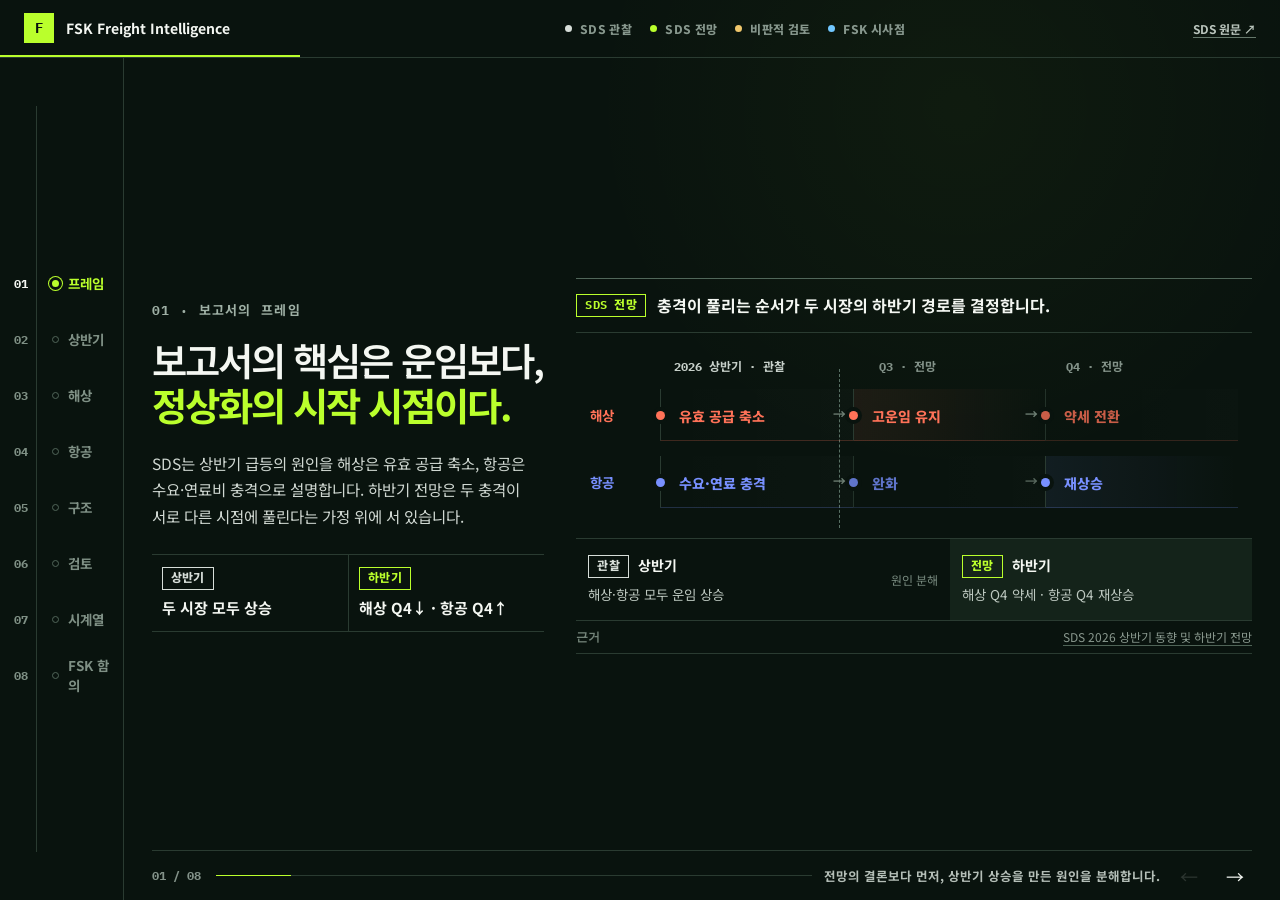
==== commit d6bb66e8: "Raise presentation text hierarchy" ====
--- a/index.html
+++ b/index.html
@@ -1,2 +1,2 @@
-<!DOCTYPE html><html lang="ko"><head><meta charSet="utf-8"/><meta name="viewport" content="width=device-width, initial-scale=1"/><link rel="stylesheet" href="./assets/index-DPZcMe6b.css" data-rsc-css-href="./assets/index-DPZcMe6b.css" data-precedence="vite-rsc/importer-resources"/><link rel="modulepreload" href="./assets/layout-segment-context-DGRqA3qc.js" crossorigin=""/><link rel="modulepreload" href="./assets/rolldown-runtime-S-ySWqyJ.js" crossorigin=""/><link rel="modulepreload" href="./assets/index-BabT--PG.js" crossorigin=""/><link rel="modulepreload" href="./assets/framework-CXnKph_e.js" crossorigin=""/><link rel="modulepreload" href="./assets/page-Bdd9D5Dv.js" crossorigin=""/><title>SDS 2026 물류 전망 — 비판적 읽기</title><meta name="description" content="삼성SDS의 2026년 상반기 물류 동향과 하반기 전망을 원인, 조건, 과거 백서 시계열로 분해한 FSK Freight Intelligence 브리핑."/><meta property="og:title" content="SDS 2026 물류 전망 — 비판적 읽기"/><meta property="og:description" content="상반기 충격의 원인부터 하반기 정상화 조건, 10개 백서 시계열까지"/><meta property="og:type" content="website"/><meta property="og:image" content="https://commet.github.io/fsk-freight-intelligence/og-v4.png"/><meta property="og:image:width" content="1680"/><meta property="og:image:height" content="945"/><meta property="og:image:alt" content="해상과 항공의 서로 다른 2026년 하반기 경로"/><meta name="twitter:card" content="summary_large_image"/><meta name="twitter:title" content="SDS 2026 물류 전망"/><meta name="twitter:description" content="원인, 조건, 시계열로 다시 읽기"/><meta name="twitter:image" content="https://commet.github.io/fsk-freight-intelligence/og-v4.png"/><script>self.__VINEXT_RSC_PARAMS__={}</script><script>self.__VINEXT_RSC_NAV__={"pathname":"/","searchParams":[]}</script><link rel="modulepreload" href="./assets/index-BabT--PG.js" />
-</head><body><main class="page"><header class="masthead"><a class="brand" href="#"><i>F</i><b>FSK Freight Intelligence</b></a><div class="layer-legend" aria-label="정보 구분"><span class="observed">SDS 관찰</span><span class="forecast">SDS 전망</span><span class="review">비판적 검토</span><span class="fsk">FSK 시사점</span></div><a href="https://www.cello-square.com/kr/whitepaper/view-619.do" target="_blank" rel="noreferrer">SDS 원문 ↗</a></header><div class="app-shell"><aside class="chapter-rail"><nav aria-label="분석 순서"><button class="active" aria-current="step"><span>01</span><i></i><b>프레임</b></button><button class=""><span>02</span><i></i><b>상반기</b></button><button class=""><span>03</span><i></i><b>해상</b></button><button class=""><span>04</span><i></i><b>항공</b></button><button class=""><span>05</span><i></i><b>구조</b></button><button class=""><span>06</span><i></i><b>검토</b></button><button class=""><span>07</span><i></i><b>시계열</b></button><button class=""><span>08</span><i></i><b>FSK 함의</b></button></nav></aside><section class="stage"><div class="scene"><div class="story-copy"><p class="kicker">01 · 보고서의 프레임</p><h1><span class="">보고서의 핵심은 운임보다,</span><span class="accent">정상화의 시작 시점이다.</span></h1><p class="lead">SDS는 상반기 급등의 원인을 해상은 유효 공급 축소, 항공은 수요·연료비 충격으로 설명합니다. 하반기 전망은 두 충격이 서로 다른 시점에 풀린다는 가정 위에 서 있습니다.</p><div class="copy-proof"><div><span class="tag observed">상반기</span><b>두 시장 모두 상승</b></div><div><span class="tag forecast">하반기</span><b>해상 Q4↓ · 항공 Q4↑</b></div></div></div><figure class="visual timeline-visual"><figcaption><span class="tag forecast">SDS 전망</span><b>충격이 풀리는 순서가 두 시장의 하반기 경로를 결정합니다.</b></figcaption><div class="market-timeline focus-both"><div class="timeline-head"><span class="past">2026 상반기 · 관찰</span><span>Q3 · 전망</span><span>Q4 · 전망</span></div><div class="market-lane sea"><b>해상</b><div class="point shock"><i></i><span>유효 공급 축소</span></div><div class="point high"><i></i><span>고운임 유지</span></div><div class="point low"><i></i><span>약세 전환</span></div><em></em></div><div class="market-lane air"><b>항공</b><div class="point shock"><i></i><span>수요·연료 충격</span></div><div class="point low"><i></i><span>완화</span></div><div class="point high"><i></i><span>재상승</span></div><em></em></div><div class="timeline-divider"><span>관찰</span><span>전망</span></div></div><div class="frame-reading"><div><span class="tag observed">관찰</span><b>상반기</b><p>해상·항공 모두 운임 상승</p></div><i>원인 분해</i><div><span class="tag forecast">전망</span><b>하반기</b><p>해상 Q4 약세 · 항공 Q4 재상승</p></div></div><div class="source-strip"><span>근거</span><a href="https://www.cello-square.com/kr/whitepaper/view-619.do" target="_blank" rel="noreferrer">SDS 2026 상반기 동향 및 하반기 전망</a></div></figure></div><footer class="scene-footer"><span>01<!-- --> / <!-- -->08</span><div><i style="width:12.5%"></i></div><p>전망의 결론보다 먼저, 상반기 상승을 만든 원인을 분해합니다.</p><button disabled="" aria-label="이전 장면">←</button><button aria-label="다음 장면">→</button></footer></section></div></main><script id="_R_">import("./assets/index-BabT--PG.js")</script></body></html><script>self.__VINEXT_RSC_CHUNKS__=self.__VINEXT_RSC_CHUNKS__||[];self.__VINEXT_RSC_CHUNKS__.push("2:I[\"8c0f216c4604\",[],\"Children\",1]\n3:I[\"15c18cfaeeff\",[],\"LayoutSegmentProvider\",1]\n4:I[\"8c0f216c4604\",[],\"Slot\",1]\n5:I[\"593f344dc510\",[],\"RedirectBoundary\",1]\n:HL[\"./assets/index-DPZcMe6b.css\",\"style\"]\n")</script><script>self.__VINEXT_RSC_CHUNKS__=self.__VINEXT_RSC_CHUNKS__||[];self.__VINEXT_RSC_CHUNKS__.push("0:{\"__route\":\"route:/\",\"__interceptionContext\":null,\"__layoutIds\":[\"layout:/\"],\"__rootLayout\":\"/\",\"page:/\":\"$L1\",\"layout:/\":[[[[\"$\",\"link\",\"css:/assets/index-DPZcMe6b.css\",{\"rel\":\"stylesheet\",\"precedence\":\"vite-rsc/importer-resources\",\"href\":\"./assets/index-DPZcMe6b.css\",\"data-rsc-css-href\":\"./assets/index-DPZcMe6b.css\"}],\"$undefined\"],[\"$\",\"html\",null,{\"lang\":\"ko\",\"children\":[\"$\",\"body\",null,{\"children\":[\"$\",\"$L2\",null,{}]}]}]],null],\"route:/\":[[[\"$\",\"meta\",null,{\"charSet\":\"utf-8\"}],[[\"$\",\"title\",\"0\",{\"children\":\"SDS 2026 물류 전망 — 비판적 읽기\"}],[\"$\",\"meta\",\"1\",{\"name\":\"description\",\"content\":\"삼성SDS의 2026년 상반기 물류 동향과 하반기 전망을 원인, 조건, 과거 백서 시계열로 분해한 FSK Freight Intelligence 브리핑.\"}],[\"$\",\"meta\",\"2\",{\"property\":\"og:title\",\"content\":\"SDS 2026 물류 전망 — 비판적 읽기\"}],[\"$\",\"meta\",\"3\",{\"property\":\"og:description\",\"content\":\"상반기 충격의 원인부터 하반기 정상화 조건, 10개 백서 시계열까지\"}],[\"$\",\"meta\",\"4\",{\"property\":\"og:type\",\"content\":\"website\"}],[\"$\",\"meta\",\"5\",{\"property\":\"og:image\",\"content\":\"https://commet.github.io/fsk-freight-intelligence/og-v4.png\"}],[\"$\",\"meta\",\"6\",{\"property\":\"og:image:width\",\"content\":\"1680\"}],[\"$\",\"meta\",\"7\",{\"property\":\"og:image:height\",\"content\":\"945\"}],[\"$\",\"meta\",\"8\",{\"property\":\"og:image:alt\",\"content\":\"해상과 항공의 서로 다른 2026년 하반기 경로\"}],[\"$\",\"meta\",\"9\",{\"name\":\"twitter:card\",\"content\":\"summary_large_image\"}],[\"$\",\"meta\",\"10\",{\"name\":\"twitter:title\",\"content\":\"SDS 2026 물류 전망\"}],[\"$\",\"meta\",\"11\",{\"name\":\"twitter:description\",\"content\":\"원인, 조건, 시계열로 다시 읽기\"}],[\"$\",\"meta\",\"12\",{\"name\":\"twitter:image\",\"content\":\"https://commet.github.io/fsk-freight-intelligence/og-v4.png\"}]],[[\"$\",\"meta\",\"0\",{\"name\":\"viewport\",\"content\":\"width=device-width, initial-scale=1\"}]]],[\"$\",\"$L3\",null,{\"segmentMap\":{\"children\":[]},\"children\":[\"$\",\"$L4\",null,{\"id\":\"layout:/\",\"parallelSlots\":\"$undefined\",\"children\":[\"$\",\"$L5\",null,{\"children\":[\"$\",\"$L3\",null,{\"segmentMap\":{\"children\":[]},\"children\":[\"$\",\"$L4\",null,{\"id\":\"page:/\"}]}]}]}]}]],\"__layoutFlags\":{\"layout:/\":\"s\"},\"__artifactCompatibility\":{\"schemaVersion\":1,\"graphVersion\":\"app-route-graph:4uhn5s1wvoptc\",\"deploymentVersion\":\"73f0a9ce-5348-4c72-a206-3fa31a3072c3\",\"appElementsSchemaVersion\":1,\"rscPayloadSchemaVersion\":1,\"rootBoundaryId\":\"/\",\"renderEpoch\":null}}\n")</script><script>self.__VINEXT_RSC_CHUNKS__=self.__VINEXT_RSC_CHUNKS__||[];self.__VINEXT_RSC_CHUNKS__.push("6:I[\"6efdf509a785\",[],\"default\",1]\n1:[\"$\",\"$L6\",null,{\"params\":\"$@7\",\"searchParams\":\"$@8\"}]\n")</script><script>self.__VINEXT_RSC_CHUNKS__=self.__VINEXT_RSC_CHUNKS__||[];self.__VINEXT_RSC_CHUNKS__.push("7:{}\n8:{}\n")</script><script>self.__VINEXT_RSC_DONE__=true</script>+<!DOCTYPE html><html lang="ko"><head><meta charSet="utf-8"/><meta name="viewport" content="width=device-width, initial-scale=1"/><link rel="stylesheet" href="./assets/index-9dWGNnm-.css" data-rsc-css-href="./assets/index-9dWGNnm-.css" data-precedence="vite-rsc/importer-resources"/><link rel="modulepreload" href="./assets/layout-segment-context-DGRqA3qc.js" crossorigin=""/><link rel="modulepreload" href="./assets/rolldown-runtime-S-ySWqyJ.js" crossorigin=""/><link rel="modulepreload" href="./assets/index-BabT--PG.js" crossorigin=""/><link rel="modulepreload" href="./assets/framework-CXnKph_e.js" crossorigin=""/><link rel="modulepreload" href="./assets/page-Bdd9D5Dv.js" crossorigin=""/><title>SDS 2026 물류 전망 — 비판적 읽기</title><meta name="description" content="삼성SDS의 2026년 상반기 물류 동향과 하반기 전망을 원인, 조건, 과거 백서 시계열로 분해한 FSK Freight Intelligence 브리핑."/><meta property="og:title" content="SDS 2026 물류 전망 — 비판적 읽기"/><meta property="og:description" content="상반기 충격의 원인부터 하반기 정상화 조건, 10개 백서 시계열까지"/><meta property="og:type" content="website"/><meta property="og:image" content="https://commet.github.io/fsk-freight-intelligence/og-v4.png"/><meta property="og:image:width" content="1680"/><meta property="og:image:height" content="945"/><meta property="og:image:alt" content="해상과 항공의 서로 다른 2026년 하반기 경로"/><meta name="twitter:card" content="summary_large_image"/><meta name="twitter:title" content="SDS 2026 물류 전망"/><meta name="twitter:description" content="원인, 조건, 시계열로 다시 읽기"/><meta name="twitter:image" content="https://commet.github.io/fsk-freight-intelligence/og-v4.png"/><script>self.__VINEXT_RSC_PARAMS__={}</script><script>self.__VINEXT_RSC_NAV__={"pathname":"/","searchParams":[]}</script><link rel="modulepreload" href="./assets/index-BabT--PG.js" />
+</head><body><main class="page"><header class="masthead"><a class="brand" href="#"><i>F</i><b>FSK Freight Intelligence</b></a><div class="layer-legend" aria-label="정보 구분"><span class="observed">SDS 관찰</span><span class="forecast">SDS 전망</span><span class="review">비판적 검토</span><span class="fsk">FSK 시사점</span></div><a href="https://www.cello-square.com/kr/whitepaper/view-619.do" target="_blank" rel="noreferrer">SDS 원문 ↗</a></header><div class="app-shell"><aside class="chapter-rail"><nav aria-label="분석 순서"><button class="active" aria-current="step"><span>01</span><i></i><b>프레임</b></button><button class=""><span>02</span><i></i><b>상반기</b></button><button class=""><span>03</span><i></i><b>해상</b></button><button class=""><span>04</span><i></i><b>항공</b></button><button class=""><span>05</span><i></i><b>구조</b></button><button class=""><span>06</span><i></i><b>검토</b></button><button class=""><span>07</span><i></i><b>시계열</b></button><button class=""><span>08</span><i></i><b>FSK 함의</b></button></nav></aside><section class="stage"><div class="scene"><div class="story-copy"><p class="kicker">01 · 보고서의 프레임</p><h1><span class="">보고서의 핵심은 운임보다,</span><span class="accent">정상화의 시작 시점이다.</span></h1><p class="lead">SDS는 상반기 급등의 원인을 해상은 유효 공급 축소, 항공은 수요·연료비 충격으로 설명합니다. 하반기 전망은 두 충격이 서로 다른 시점에 풀린다는 가정 위에 서 있습니다.</p><div class="copy-proof"><div><span class="tag observed">상반기</span><b>두 시장 모두 상승</b></div><div><span class="tag forecast">하반기</span><b>해상 Q4↓ · 항공 Q4↑</b></div></div></div><figure class="visual timeline-visual"><figcaption><span class="tag forecast">SDS 전망</span><b>충격이 풀리는 순서가 두 시장의 하반기 경로를 결정합니다.</b></figcaption><div class="market-timeline focus-both"><div class="timeline-head"><span class="past">2026 상반기 · 관찰</span><span>Q3 · 전망</span><span>Q4 · 전망</span></div><div class="market-lane sea"><b>해상</b><div class="point shock"><i></i><span>유효 공급 축소</span></div><div class="point high"><i></i><span>고운임 유지</span></div><div class="point low"><i></i><span>약세 전환</span></div><em></em></div><div class="market-lane air"><b>항공</b><div class="point shock"><i></i><span>수요·연료 충격</span></div><div class="point low"><i></i><span>완화</span></div><div class="point high"><i></i><span>재상승</span></div><em></em></div><div class="timeline-divider"><span>관찰</span><span>전망</span></div></div><div class="frame-reading"><div><span class="tag observed">관찰</span><b>상반기</b><p>해상·항공 모두 운임 상승</p></div><i>원인 분해</i><div><span class="tag forecast">전망</span><b>하반기</b><p>해상 Q4 약세 · 항공 Q4 재상승</p></div></div><div class="source-strip"><span>근거</span><a href="https://www.cello-square.com/kr/whitepaper/view-619.do" target="_blank" rel="noreferrer">SDS 2026 상반기 동향 및 하반기 전망</a></div></figure></div><footer class="scene-footer"><span>01<!-- --> / <!-- -->08</span><div><i style="width:12.5%"></i></div><p>전망의 결론보다 먼저, 상반기 상승을 만든 원인을 분해합니다.</p><button disabled="" aria-label="이전 장면">←</button><button aria-label="다음 장면">→</button></footer></section></div></main><script id="_R_">import("./assets/index-BabT--PG.js")</script></body></html><script>self.__VINEXT_RSC_CHUNKS__=self.__VINEXT_RSC_CHUNKS__||[];self.__VINEXT_RSC_CHUNKS__.push("2:I[\"8c0f216c4604\",[],\"Children\",1]\n3:I[\"15c18cfaeeff\",[],\"LayoutSegmentProvider\",1]\n4:I[\"8c0f216c4604\",[],\"Slot\",1]\n5:I[\"593f344dc510\",[],\"RedirectBoundary\",1]\n:HL[\"./assets/index-9dWGNnm-.css\",\"style\"]\n")</script><script>self.__VINEXT_RSC_CHUNKS__=self.__VINEXT_RSC_CHUNKS__||[];self.__VINEXT_RSC_CHUNKS__.push("0:{\"__route\":\"route:/\",\"__interceptionContext\":null,\"__layoutIds\":[\"layout:/\"],\"__rootLayout\":\"/\",\"page:/\":\"$L1\",\"layout:/\":[[[[\"$\",\"link\",\"css:/assets/index-9dWGNnm-.css\",{\"rel\":\"stylesheet\",\"precedence\":\"vite-rsc/importer-resources\",\"href\":\"./assets/index-9dWGNnm-.css\",\"data-rsc-css-href\":\"./assets/index-9dWGNnm-.css\"}],\"$undefined\"],[\"$\",\"html\",null,{\"lang\":\"ko\",\"children\":[\"$\",\"body\",null,{\"children\":[\"$\",\"$L2\",null,{}]}]}]],null],\"route:/\":[[[\"$\",\"meta\",null,{\"charSet\":\"utf-8\"}],[[\"$\",\"title\",\"0\",{\"children\":\"SDS 2026 물류 전망 — 비판적 읽기\"}],[\"$\",\"meta\",\"1\",{\"name\":\"description\",\"content\":\"삼성SDS의 2026년 상반기 물류 동향과 하반기 전망을 원인, 조건, 과거 백서 시계열로 분해한 FSK Freight Intelligence 브리핑.\"}],[\"$\",\"meta\",\"2\",{\"property\":\"og:title\",\"content\":\"SDS 2026 물류 전망 — 비판적 읽기\"}],[\"$\",\"meta\",\"3\",{\"property\":\"og:description\",\"content\":\"상반기 충격의 원인부터 하반기 정상화 조건, 10개 백서 시계열까지\"}],[\"$\",\"meta\",\"4\",{\"property\":\"og:type\",\"content\":\"website\"}],[\"$\",\"meta\",\"5\",{\"property\":\"og:image\",\"content\":\"https://commet.github.io/fsk-freight-intelligence/og-v4.png\"}],[\"$\",\"meta\",\"6\",{\"property\":\"og:image:width\",\"content\":\"1680\"}],[\"$\",\"meta\",\"7\",{\"property\":\"og:image:height\",\"content\":\"945\"}],[\"$\",\"meta\",\"8\",{\"property\":\"og:image:alt\",\"content\":\"해상과 항공의 서로 다른 2026년 하반기 경로\"}],[\"$\",\"meta\",\"9\",{\"name\":\"twitter:card\",\"content\":\"summary_large_image\"}],[\"$\",\"meta\",\"10\",{\"name\":\"twitter:title\",\"content\":\"SDS 2026 물류 전망\"}],[\"$\",\"meta\",\"11\",{\"name\":\"twitter:description\",\"content\":\"원인, 조건, 시계열로 다시 읽기\"}],[\"$\",\"meta\",\"12\",{\"name\":\"twitter:image\",\"content\":\"https://commet.github.io/fsk-freight-intelligence/og-v4.png\"}]],[[\"$\",\"meta\",\"0\",{\"name\":\"viewport\",\"content\":\"width=device-width, initial-scale=1\"}]]],[\"$\",\"$L3\",null,{\"segmentMap\":{\"children\":[]},\"children\":[\"$\",\"$L4\",null,{\"id\":\"layout:/\",\"parallelSlots\":\"$undefined\",\"children\":[\"$\",\"$L5\",null,{\"children\":[\"$\",\"$L3\",null,{\"segmentMap\":{\"children\":[]},\"children\":[\"$\",\"$L4\",null,{\"id\":\"page:/\"}]}]}]}]}]],\"__layoutFlags\":{\"layout:/\":\"s\"},\"__artifactCompatibility\":{\"schemaVersion\":1,\"graphVersion\":\"app-route-graph:4uhn5s1wvoptc\",\"deploymentVersion\":\"06a0ba1d-51f6-422c-851e-b44ebfc7421f\",\"appElementsSchemaVersion\":1,\"rscPayloadSchemaVersion\":1,\"rootBoundaryId\":\"/\",\"renderEpoch\":null}}\n")</script><script>self.__VINEXT_RSC_CHUNKS__=self.__VINEXT_RSC_CHUNKS__||[];self.__VINEXT_RSC_CHUNKS__.push("6:I[\"6efdf509a785\",[],\"default\",1]\n1:[\"$\",\"$L6\",null,{\"params\":\"$@7\",\"searchParams\":\"$@8\"}]\n")</script><script>self.__VINEXT_RSC_CHUNKS__=self.__VINEXT_RSC_CHUNKS__||[];self.__VINEXT_RSC_CHUNKS__.push("7:{}\n8:{}\n")</script><script>self.__VINEXT_RSC_DONE__=true</script>
--- a/assets/index-9dWGNnm-.css
+++ b/assets/index-9dWGNnm-.css
@@ -0,0 +1 @@
+@import "https://fonts.googleapis.com/css2?family=IBM+Plex+Mono:wght@500;600;700&family=Noto+Sans+KR:wght@400;500;600;700;800;900&display=swap";:root{--bg:#09130e;--panel:#0e1b14;--panel-2:#14231a;--text:#f4f7f2;--muted:#9caaa1;--line:#2a3b31;--line-strong:#51675a;--acid:#baff2c;--sea:#ff7258;--air:#7890ff;--amber:#f0c76c;--blue:#71c7ff}*{box-sizing:border-box}html,body{background:var(--bg);width:100%;height:100%;color:var(--text);margin:0;font-family:Noto Sans KR,Arial,sans-serif;overflow:hidden}button,a{font:inherit}a{color:inherit;text-decoration:none}button{color:inherit}.page{background:radial-gradient(circle at 75% 12%,#baff2c09,transparent 30%),var(--bg);min-width:320px;height:100svh}.masthead{border-bottom:1px solid var(--line);z-index:20;grid-template-columns:300px 1fr 110px;align-items:center;height:58px;display:grid;position:relative}.brand{border-bottom:2px solid var(--acid);align-items:center;gap:12px;height:100%;padding:0 24px;display:flex}.brand i{background:var(--acid);width:30px;height:30px;color:var(--bg);place-items:center;font:900 14px IBM Plex Mono,monospace;display:grid}.brand b{font-size:14px}.masthead>a:last-child{color:#bac5bd;border-bottom:1px solid #65786b;justify-self:end;margin-right:24px;font-size:11px;font-weight:700}.masthead>a:last-child:hover{color:var(--acid);border-color:var(--acid)}.layer-legend{justify-content:center;gap:18px;display:flex}.layer-legend span{color:#87978d;letter-spacing:.03em;padding-left:13px;font-size:9px;font-weight:800;position:relative}.layer-legend span:before{content:"";border-radius:50%;width:6px;height:6px;position:absolute;top:4px;left:0}.layer-legend .observed:before{background:#d7ded9}.layer-legend .forecast:before{background:var(--acid)}.layer-legend .review:before{background:var(--amber)}.layer-legend .fsk:before{background:var(--blue)}.app-shell{grid-template-columns:148px 1fr;height:calc(100svh - 58px);display:grid}.chapter-rail{border-right:1px solid var(--line);padding:22px 10px;position:relative}.chapter-rail:before{content:"";background:var(--line);width:1px;position:absolute;top:48px;bottom:48px;left:36px}.chapter-rail nav{flex-direction:column;justify-content:center;gap:4px;height:100%;display:flex}.chapter-rail button{color:#7f9085;text-align:left;cursor:pointer;background:0 0;border:0;grid-template-columns:28px 18px 1fr;align-items:center;gap:4px;width:100%;height:52px;padding:0 7px;display:grid;position:relative}.chapter-rail button span{font:700 9px IBM Plex Mono,monospace}.chapter-rail button i{background:var(--bg);z-index:1;border:1px solid #52665a;border-radius:50%;width:7px;height:7px;margin-left:6px}.chapter-rail button:hover{color:#dce3de}.chapter-rail button.active{color:var(--text)}.chapter-rail button.active i{background:var(--acid);border:3px solid var(--bg);width:13px;height:13px;box-shadow:0 0 0 1px var(--acid);margin-left:3px}.chapter-rail button.active b{color:var(--acid)}.stage{grid-template-rows:minmax(0,1fr) 50px;height:100%;padding:24px 42px 0;display:grid}.scene{grid-template-columns:minmax(380px,.72fr) minmax(600px,1.24fr);align-items:center;gap:48px;min-height:0;animation:.38s cubic-bezier(.2,.75,.2,1) both scene-in;display:grid}@keyframes scene-in{0%{opacity:.25;transform:translateY(8px)}to{opacity:1;transform:none}}.story-copy{align-self:center;max-width:570px}.kicker{color:#9fb0a5;letter-spacing:.13em;margin:0 0 18px;font:700 10px IBM Plex Mono,Noto Sans KR,monospace}.story-copy h1{letter-spacing:-.052em;margin:0;font-size:clamp(36px,3.15vw,55px);font-weight:600;line-height:1.15}.story-copy h1 span{white-space:nowrap;display:block}.story-copy h1 .accent{color:var(--acid);font-weight:700}.lead{color:#d0d8d2;word-break:keep-all;max-width:550px;margin:24px 0 0;font-size:15px;line-height:1.82}.copy-proof{border-top:1px solid var(--line);border-bottom:1px solid var(--line);grid-template-columns:1fr 1fr;margin-top:24px;display:grid}.copy-proof>div{flex-direction:column;justify-content:center;gap:7px;min-height:76px;padding:12px 10px;display:flex}.copy-proof>div+div{border-left:1px solid var(--line)}.copy-callout{border-left:3px solid var(--line-strong);background:#ffffff06;margin-top:24px;padding:12px 14px}.copy-callout>b{color:#b8c3bb;font-size:10px}.copy-callout p{margin:5px 0 0;font-size:13px;font-weight:700;line-height:1.55}.copy-callout.fsk{border-color:var(--blue);background:#71c7ff0b}.copy-callout.fsk .tag{margin-bottom:6px}.tag{letter-spacing:.02em;border:1px solid;align-items:center;width:max-content;padding:3px 6px;font:800 9px/1 IBM Plex Mono,Noto Sans KR,monospace;display:inline-flex}.tag.observed{color:#d7ded9}.tag.forecast{color:var(--acid)}.tag.review{color:var(--amber)}.tag.fsk{color:var(--blue)}.visual{border-top:1px solid var(--line-strong);border-bottom:1px solid var(--line);align-self:center;width:100%;max-width:870px;max-height:610px;margin:0;position:relative}.visual figcaption{border-bottom:1px solid var(--line);align-items:center;gap:11px;min-height:54px;padding:8px 0;display:flex}.visual figcaption b{font-size:14px;line-height:1.4}.source-strip{color:#89988e;justify-content:flex-end;align-items:center;gap:14px;min-height:32px;padding:6px 0;font-size:10px;display:flex}.source-strip>span{color:#74847a;text-transform:uppercase;margin-right:auto;font:700 9px IBM Plex Mono,monospace}.source-strip a{border-bottom:1px solid #4f6457}.source-strip a:hover{color:var(--acid);border-color:var(--acid)}.market-timeline{border-bottom:1px solid var(--line);height:206px;padding:24px 14px 12px;position:relative}.timeline-head{color:#829188;grid-template-columns:1.1fr 1fr 1fr;height:24px;margin-left:70px;font:700 9px IBM Plex Mono,Noto Sans KR,monospace;display:grid}.timeline-head span{padding-left:14px}.timeline-head .past{color:#c7d0ca}.market-lane{grid-template-columns:70px repeat(3,1fr);align-items:center;height:67px;display:grid;position:relative}.market-lane>b{z-index:2;font-size:11px}.market-lane .point{border-left:1px solid var(--line);z-index:2;flex-direction:column;justify-content:center;height:52px;padding:8px 7px 4px 18px;display:flex;position:relative}.market-lane .point i{width:9px;height:9px;box-shadow:0 0 0 4px var(--bg);background:currentColor;border-radius:50%;position:absolute;top:22px;left:-5px}.market-lane .point span{white-space:nowrap;font-size:12px;font-weight:800}.market-lane.sea{color:var(--sea)}.market-lane.air{color:var(--air)}.market-lane em{opacity:.55;background:linear-gradient(90deg,currentColor 0 35%,#0000 35% 40%,currentColor 40% 66%,#0000 66% 71%,currentColor 71%);height:2px;position:absolute;left:83px;right:14px}.market-lane.sea .point:nth-of-type(2){transform:translateY(-10px)}.market-lane.sea .point:nth-of-type(3){transform:translateY(11px)}.market-lane.air .point:nth-of-type(2){transform:translateY(10px)}.market-lane.air .point:nth-of-type(3){transform:translateY(-9px)}.focus-sea .air,.focus-air .sea{opacity:.2}.focus-sea .sea,.focus-air .air{filter:saturate(1.15)}.timeline-divider{border-left:1px dashed #587064;position:absolute;top:12px;bottom:12px;left:calc(36.6% + 34.132px)}.timeline-divider span{font:700 8px IBM Plex Mono,Noto Sans KR,monospace;position:absolute;top:-1px}.timeline-divider span:first-child{color:#aab5ae;right:7px}.timeline-divider span:last-child{color:var(--acid);left:7px}.frame-reading{border-bottom:1px solid var(--line);grid-template-columns:1fr 72px 1fr;align-items:stretch;min-height:82px;display:grid}.frame-reading>div{grid-template-columns:auto 1fr;align-content:center;gap:4px 9px;padding:10px 12px;display:grid}.frame-reading>div:last-child{background:var(--panel-2)}.frame-reading p{color:#bcc7bf;grid-column:1/-1;margin:2px 0 0;font-size:11px}.frame-reading>i{color:#788a7f;text-align:center;align-self:center;font-size:9px;font-style:normal}.cause-row{border-bottom:1px solid var(--line);grid-template-columns:60px 1fr 28px 1fr 34px 1.15fr;align-items:stretch;min-height:112px;display:grid}.cause-row>strong{align-items:center;padding:12px 8px;font-size:13px;display:flex}.cause-row.sea>strong{color:var(--sea)}.cause-row.air>strong{color:var(--air)}.cause-row>div{flex-direction:column;justify-content:center;padding:12px 10px;display:flex}.cause-row>i{color:#77887d;text-align:center;align-self:center;font-style:normal}.cause-row span{color:#88988e;font-size:9px}.cause-row b{margin-top:4px;font-size:15px}.cause-row small{color:#9ca9a1;margin-top:4px;font-size:10px;line-height:1.4}.cause-row .outcome{background:var(--panel-2)}.cause-row.sea .outcome b{color:#ff9a87}.cause-row.air .outcome b{color:#aeb9ff}.definition{border-bottom:1px solid var(--line);background:#ffffff05;grid-template-columns:86px 1fr;align-items:center;gap:12px;min-height:61px;padding:9px 12px;display:grid}.definition b{color:var(--acid);font-size:10px}.definition p{color:#c4cec7;margin:0;font-size:11px;line-height:1.55}.lane-visual .market-timeline,.air-visual .market-timeline{height:160px;padding-top:13px}.lane-visual .timeline-head,.air-visual .timeline-head{height:20px}.lane-visual .market-lane,.air-visual .market-lane{height:54px}.lane-visual .market-lane .point,.air-visual .market-lane .point{height:43px}.lane-visual .market-lane .point i,.air-visual .market-lane .point i{top:17px}.gate-table{border-bottom:1px solid var(--line)}.gate-table>div{grid-template-columns:110px 1fr 1.15fr;align-items:center;min-height:48px;display:grid}.gate-table>div+div{border-top:1px solid var(--line)}.gate-table .gate-head{color:#84948a;min-height:28px;font-size:9px}.gate-table .gate-head span,.gate-table .gate-head b{padding:0 10px}.gate-table strong,.gate-table p{margin:0;padding:8px 10px;font-size:11px}.gate-table strong{color:var(--sea)}.gate-table p{border-left:1px solid var(--line);color:#bdc7c0;align-items:center;height:100%;display:flex}.gate-table p:last-child{color:#ecf2ed;background:#baff2c06}.critical-line{border-bottom:1px solid var(--line);background:#f0c76c09;grid-template-columns:70px 1fr;align-items:center;gap:10px;min-height:50px;padding:8px 10px;display:grid}.critical-line p{color:#c7d0ca;margin:0;font-size:11px;line-height:1.45}.air-forces{border-bottom:1px solid var(--line);grid-template-columns:1fr 70px 1fr;align-items:stretch;min-height:82px;display:grid}.air-forces>div:not(.versus){flex-direction:column;justify-content:center;padding:10px 12px;display:flex}.air-forces .rise{background:#7890ff0e}.air-forces span{color:#8f9e95;font-size:9px}.air-forces b{margin-top:3px;font-size:16px}.air-forces small{color:#9eaaa2;margin-top:2px;font-size:10px}.air-forces .versus{color:#7c8c81;text-align:center;align-self:center;font-size:9px}.air-evidence{border-bottom:1px solid var(--line);grid-template-columns:repeat(3,1fr);min-height:72px;display:grid}.air-evidence>div{flex-direction:column;justify-content:center;padding:9px 11px;display:flex}.air-evidence>div+div{border-left:1px solid var(--line)}.air-evidence span{color:#87978d;font-size:9px}.air-evidence b{color:#aeb9ff;margin-top:3px;font-size:15px}.air-evidence small{color:#9da9a1;margin-top:2px;font-size:9px}.mirror{border-bottom:1px solid var(--line);grid-template-columns:1fr 84px 1fr;min-height:290px;display:grid}.mirror-side{flex-direction:column;justify-content:center;padding:18px 14px;display:flex}.mirror-side>span{margin-bottom:16px;font-size:11px;font-weight:800}.mirror-side.sea>span{color:var(--sea)}.mirror-side.air>span{color:var(--air)}.ratio{background:#15271d;height:29px;margin-bottom:8px;position:relative;overflow:hidden}.ratio i{background:#ff725885;position:absolute;inset:0 auto 0 0}.ratio.demand i{background:#ffffff2e}.ratio b{padding:6px 9px;font-size:11px;display:block;position:relative}.mirror-side strong{margin-top:11px;font-size:14px}.mirror-side p{color:#aab6ae;margin:7px 0 0;font-size:11px;line-height:1.55}.backlog{background:repeating-linear-gradient(90deg,#7890ff1c 0 7px,#0000 7px 11px);justify-content:center;align-items:baseline;height:90px;display:flex}.backlog b{color:#aeb9ff;font-size:34px}.backlog small{color:#b6c0ba;margin-left:7px;font-size:10px}.structure-axis{color:#819086;flex-direction:column;justify-content:center;align-items:center;display:flex}.structure-axis i{background:linear-gradient(var(--line),var(--acid),var(--line));width:1px;height:58px}.structure-axis span{font:700 9px IBM Plex Mono,monospace}.structure-axis b{color:var(--acid);writing-mode:vertical-rl;margin:6px 0;font-size:9px}.structure-summary{border-bottom:1px solid var(--line);grid-template-columns:42px 1fr 72px 42px 1.2fr;align-items:center;gap:8px;min-height:54px;padding:8px 12px;display:grid}.structure-summary b{color:var(--acid);font-size:10px}.structure-summary p{margin:0;font-size:11px;font-weight:700}.structure-summary i{color:#718177;text-align:center;font-size:9px;font-style:normal}.condition-map{border-bottom:1px solid var(--line);grid-template-columns:1fr 210px;align-items:stretch;min-height:150px;display:grid}.condition-nodes{grid-template-columns:1fr 1fr;gap:8px;padding:12px;display:grid;position:relative}.condition-nodes:after{content:"";background:var(--line-strong);width:32px;height:1px;position:absolute;top:50%;right:-32px}.condition-nodes button{border:1px solid var(--line);text-align:left;cursor:pointer;background:0 0;min-height:52px;padding:8px 10px;position:relative}.condition-nodes button small{color:#83938a;font-size:8px;display:block}.condition-nodes button b{margin-top:4px;font-size:12px;display:block}.condition-nodes button.sea:hover,.condition-nodes button.sea[aria-pressed=true]{border-color:var(--sea);background:#ff72580f}.condition-nodes button.air:hover,.condition-nodes button.air[aria-pressed=true]{border-color:var(--air);background:#7890ff0f}.condition-nodes button[aria-pressed=true]:after{content:"";background:var(--acid);border-radius:50%;width:7px;height:7px;position:absolute;top:calc(50% - 4px);right:-5px}.base-case{background:var(--panel-2);text-align:center;flex-direction:column;justify-content:center;align-items:center;display:flex}.base-case span{color:var(--acid);font:700 9px IBM Plex Mono,Noto Sans KR,monospace}.base-case b{margin-top:7px;font-size:14px}.base-case i{color:#6e8175;font-style:normal}.condition-detail{border-bottom:1px solid var(--line);grid-template-columns:1fr 1fr 1.2fr;min-height:142px;animation:.25s both detail-in;display:grid}@keyframes detail-in{0%{opacity:.2;transform:translateY(4px)}to{opacity:1;transform:none}}.condition-detail>div{padding:11px}.condition-detail>div+div{border-left:1px solid var(--line)}.condition-detail p{color:#c0cac3;margin:8px 0 0;font-size:10.5px;line-height:1.55}.condition-detail>div:last-child{background:#f0c76c08}.gap-list{border-bottom:1px solid var(--line);align-items:center;gap:8px;min-height:42px;padding:7px 10px;display:flex}.gap-list b{color:#a8b4ac;margin-right:auto;font-size:9px}.gap-list span{border:1px solid var(--line);color:#a9b4ad;padding:3px 6px;font-size:9px}.history-track{border-bottom:1px solid var(--line);grid-template-columns:repeat(10,1fr);align-items:end;height:56px;padding:8px 15px;display:grid;position:relative}.history-track .track-line{background:linear-gradient(90deg,var(--sea),var(--amber),var(--air),var(--acid));height:1px;position:absolute;top:25px;left:4%;right:4%}.history-track i{flex-direction:column;justify-content:flex-end;align-items:center;height:34px;font-style:normal;display:flex;position:relative}.history-track i:before{content:"";width:6px;height:6px;box-shadow:0 0 0 3px var(--bg);background:#9cac9f;border-radius:50%;position:absolute;top:13px}.history-track small{color:#89988f;white-space:nowrap;font-size:7px}.history-select{border-bottom:1px solid var(--line);grid-template-columns:repeat(4,1fr);height:54px;display:grid}.history-select button{border:0;border-right:1px solid var(--line);text-align:left;cursor:pointer;background:0 0;padding:7px 9px}.history-select button:last-child{border-right:0}.history-select span{color:#86968c;font:700 8px IBM Plex Mono,monospace;display:block}.history-select b{margin-top:3px;font-size:9.5px;line-height:1.35;display:block}.history-select button[aria-pressed=true]{background:var(--acid);color:var(--bg)}.history-select button[aria-pressed=true] span{color:#294019}.history-detail{animation:.25s both detail-in}.history-detail header{border-bottom:1px solid var(--line);align-items:center;gap:10px;min-height:44px;padding:7px 11px;display:flex}.history-detail header span{color:var(--acid);font:700 9px IBM Plex Mono,monospace}.history-detail>div{vertical-align:top;flex-direction:column;width:33.333%;min-height:67px;padding:9px 10px;display:inline-flex}.history-detail>div+div{border-left:1px solid var(--line)}.history-detail p{color:#bdc7c0;margin:7px 0 0;font-size:9.5px;line-height:1.5}.history-detail footer{border-top:1px solid var(--line);border-bottom:1px solid var(--line);background:var(--panel-2);grid-template-columns:138px 1fr;align-items:center;gap:10px;min-height:45px;padding:8px 10px;display:grid}.history-detail footer b{color:var(--acid);font-size:9px}.history-detail footer p{color:#e4e9e5;margin:0;font-size:11px;font-weight:700}.fsk-visual{border-top-color:var(--blue)}.fsk-head{border-bottom:1px solid var(--line);color:#84948a;grid-template-columns:115px 1fr 1.35fr;height:34px;font-size:9px;display:grid}.fsk-head span{padding:9px 10px}.fsk-row{border-bottom:1px solid var(--line);grid-template-columns:115px 1fr 1.35fr;align-items:stretch;min-height:94px;display:grid}.fsk-row strong{align-items:center;padding:12px 10px;font-size:13px;display:flex}.fsk-row.sea strong{color:var(--sea)}.fsk-row.air strong{color:var(--air)}.fsk-row.cross strong{color:var(--blue)}.fsk-row p,.fsk-row b{align-items:center;margin:0;padding:12px 14px;line-height:1.6;display:flex}.fsk-row p{border-left:1px solid var(--line);color:#aeb9b1;font-size:10px}.fsk-row b{border-left:1px solid var(--line);background:#71c7ff09;font-size:11.5px}.fsk-boundary{border-bottom:1px solid var(--line);background:#71c7ff0e;grid-template-columns:92px 1fr;align-items:center;gap:10px;min-height:62px;padding:9px 11px;display:grid}.fsk-boundary p{color:#d2dbd4;margin:0;font-size:10.5px;line-height:1.55}.scene-footer{border-top:1px solid var(--line);grid-template-columns:52px minmax(80px,1fr) minmax(300px,auto) 34px 34px;align-items:center;gap:12px;height:50px;display:grid}.scene-footer>span{color:#839289;font:700 9px IBM Plex Mono,monospace}.scene-footer>div{background:var(--line);height:1px;position:relative}.scene-footer>div i{background:var(--acid);height:1px;transition:width .3s;position:absolute;top:0;left:0}.scene-footer p{color:#b4beb7;text-align:right;white-space:nowrap;margin:0;font-size:10.5px;font-weight:700}.scene-footer button{cursor:pointer;background:0 0;border:1px solid #0000;width:34px;height:34px;font-size:18px}.scene-footer button:hover:not(:disabled){border-color:var(--line-strong);color:var(--acid)}.scene-footer button:disabled{opacity:.15;cursor:default}@media (width<=1380px){.app-shell{grid-template-columns:124px 1fr}.chapter-rail{padding-left:7px;padding-right:7px}.stage{padding-left:28px;padding-right:28px}.scene{grid-template-columns:minmax(350px,.72fr) minmax(560px,1.24fr);gap:32px}.story-copy h1{font-size:clamp(34px,3vw,48px)}.lead{font-size:14px}.visual figcaption b{font-size:13px}}@media (height<=760px) and (width>=821px){.masthead{height:52px}.app-shell{height:calc(100svh - 52px)}.stage{grid-template-rows:minmax(0,1fr) 46px;padding-top:15px}.scene-footer{height:46px}.story-copy h1{font-size:clamp(33px,2.8vw,45px)}.lead{margin-top:18px;line-height:1.68}.copy-proof,.copy-callout{margin-top:18px}.visual figcaption{min-height:46px}.market-timeline{height:178px;padding-top:14px}.timeline-visual .market-timeline{height:188px}.cause-row{min-height:98px}.lane-visual .market-timeline,.air-visual .market-timeline{height:143px}.gate-table>div{min-height:41px}.critical-line{min-height:44px}.mirror{min-height:252px}.condition-map{min-height:132px}.condition-detail{min-height:126px}.history-track{height:50px}.history-select{height:48px}.history-detail>div{min-height:60px}.fsk-row{min-height:80px}.fsk-boundary{min-height:52px}.source-strip{min-height:28px}}@media (width<=820px){html,body{overflow:hidden}.masthead{grid-template-columns:1fr auto;height:50px}.brand{padding:0 14px}.brand b{font-size:12px}.layer-legend{display:none}.masthead>a:last-child{margin-right:14px}.app-shell{height:calc(100svh - 50px);display:block}.chapter-rail{border-right:0;border-bottom:1px solid var(--line);scrollbar-width:none;height:46px;padding:0;overflow-x:auto}.chapter-rail:before{display:none}.chapter-rail nav{flex-direction:row;gap:0;width:max-content;height:46px;display:flex}.chapter-rail button{grid-template-columns:18px 1fr;gap:4px;width:76px;height:46px;padding:0 7px}.chapter-rail button i{display:none}.chapter-rail button.active{border-bottom:3px solid var(--acid)}.stage{grid-template-rows:minmax(0,1fr) 48px;height:calc(100% - 46px);padding:0 16px}.scene{scrollbar-width:thin;padding:24px 2px 32px 0;display:block;overflow-y:auto}.story-copy{max-width:none;margin-bottom:30px}.story-copy h1{font-size:clamp(29px,8vw,42px)}.story-copy h1 span{white-space:normal}.lead{font-size:14px}.visual{max-height:none}.visual figcaption{gap:8px}.visual figcaption b{font-size:12px}.source-strip{flex-wrap:wrap;gap:7px 11px}.source-strip>span{width:100%;margin:0}.market-timeline{overflow:hidden}.timeline-head,.market-lane{margin-left:0}.market-lane{grid-template-columns:54px repeat(3,1fr)}.market-lane .point span{font-size:9px}.market-lane em{left:63px}.timeline-divider{left:calc(36.6% + 23.988px)}.cause-row{grid-template-columns:48px 1fr 22px 1fr}.cause-row>i:nth-of-type(2),.cause-row .outcome{grid-column:2/-1}.cause-row .outcome{min-height:62px}.gate-table>div{grid-template-columns:82px 1fr 1.15fr}.air-evidence{grid-template-columns:1fr}.air-evidence>div+div{border-left:0;border-top:1px solid var(--line)}.mirror{grid-template-columns:1fr}.structure-axis{flex-direction:row;height:64px}.structure-axis i{width:50px;height:1px}.structure-axis b{writing-mode:horizontal-tb;margin:0 8px}.condition-map{grid-template-columns:1fr}.condition-nodes:after{display:none}.base-case{min-height:80px}.condition-detail{grid-template-columns:1fr}.condition-detail>div+div{border-left:0;border-top:1px solid var(--line)}.gap-list{flex-wrap:wrap}.history-track{overflow:hidden}.history-select{grid-template-columns:1fr 1fr;height:auto}.history-select button{border-bottom:1px solid var(--line);min-height:52px}.history-detail>div{border-top:1px solid var(--line);width:100%;border-left:0!important}.history-detail footer{grid-template-columns:1fr}.fsk-head{display:none}.fsk-row{grid-template-columns:70px 1fr}.fsk-row strong{grid-row:1/3}.fsk-row b{border-top:1px solid var(--line)}.fsk-boundary{grid-template-columns:1fr}.scene-footer{grid-template-columns:44px 1fr 32px 32px;gap:7px}.scene-footer p{display:none}}@media (width<=430px){.brand b{display:none}.copy-proof{grid-template-columns:1fr}.copy-proof>div+div{border-left:0;border-top:1px solid var(--line)}.frame-reading{grid-template-columns:1fr}.frame-reading>i{padding:6px}.cause-row{grid-template-columns:44px 1fr}.cause-row>i{display:none}.cause-row>div,.cause-row .outcome{grid-column:2}.gate-table>div{grid-template-columns:75px 1fr}.gate-table p:last-child{grid-column:2}.air-forces{grid-template-columns:1fr}.air-forces .versus{padding:5px}.structure-summary{grid-template-columns:42px 1fr}.structure-summary i{display:none}.condition-nodes{grid-template-columns:1fr}.history-track small{display:none}.fsk-row{grid-template-columns:58px 1fr}.fsk-row b{font-size:10px}.scene-footer{grid-template-columns:40px 1fr 30px 30px}}.chapter-rail button span{font-size:10.5px}.chapter-rail button b{font-size:12.5px}.layer-legend span{font-size:10.5px}.kicker{font-size:11.5px}.tag{padding:4px 7px;font-size:10.5px;line-height:1.05}.source-strip{font-size:11.5px}.source-strip>span{font-size:10.5px}.copy-proof b{font-size:15px}.copy-callout>b{font-size:11.5px}.copy-callout p{font-size:14px}.visual figcaption b{font-size:15px}.timeline-head{font-size:11px}.market-lane>b{font-size:12.5px}.market-lane .point span{font-size:13.5px}.timeline-divider span{font-size:10.5px}.frame-reading>div b{font-size:13.5px}.frame-reading p{font-size:12.5px}.frame-reading>i{font-size:10.5px}.cause-row span{font-size:11px}.cause-row b{font-size:16px}.cause-row small{font-size:12px;line-height:1.45}.definition b{font-size:11.5px}.definition p{font-size:12.5px;line-height:1.55}.gate-table .gate-head{font-size:11px}.gate-table strong,.gate-table p{font-size:12.5px}.critical-line p{font-size:12.5px;line-height:1.5}.air-forces span{font-size:11px}.air-forces b{font-size:18px}.air-forces small{font-size:12px}.air-forces .versus{font-size:10.5px}.air-evidence span{font-size:11px}.air-evidence b{font-size:16px}.air-evidence small{font-size:11.5px}.mirror-side>span,.ratio b{font-size:12.5px}.mirror-side p{font-size:12.5px;line-height:1.6}.backlog small{font-size:11.5px}.structure-axis span,.structure-axis b{font-size:10.5px}.structure-summary b{font-size:11.5px}.structure-summary p{font-size:12.5px}.structure-summary i,.condition-nodes button small{font-size:10.5px}.condition-nodes button b{font-size:13.5px}.base-case span{font-size:10.5px}.base-case b{font-size:15px}.condition-detail p{font-size:12.5px;line-height:1.6}.gap-list b,.gap-list span{font-size:11px}.history-track small,.history-select span{font-size:10.5px}.history-select b{font-size:12px;line-height:1.4}.history-detail header span{font-size:10.5px}.history-detail header b{font-size:14px}.history-detail p{font-size:12.25px;line-height:1.55}.history-detail footer b{font-size:10.5px}.history-detail footer p{font-size:12.5px}.fsk-head{font-size:11px}.fsk-row p{font-size:12.5px}.fsk-row b{font-size:13.5px}.fsk-boundary p{font-size:12.5px}.scene-footer>span{font-size:10.5px}.scene-footer p{font-size:11.5px}@media (width>=821px){.cause-row{min-height:124px}.definition{min-height:68px}.gate-table>div{min-height:53px}.critical-line{min-height:56px}.air-forces{min-height:92px}.air-evidence{min-height:82px}.mirror{min-height:310px}.condition-map{min-height:164px}.condition-detail{min-height:158px}.gap-list{min-height:48px}.history-track{height:62px}.history-select{height:68px}.history-detail header{min-height:48px}.history-detail>div{min-height:82px}.history-detail footer{min-height:52px}.fsk-head{height:40px}.fsk-row{min-height:104px}.fsk-boundary{min-height:68px}}@media (width<=820px){.chapter-rail button b{font-size:11px}.visual figcaption b{font-size:13px}.market-lane .point span{font-size:10.5px}.history-select span{font-size:10px}.history-select b{font-size:11.5px}.history-detail p,.condition-detail p{font-size:12px}.fsk-row p{font-size:11px}.fsk-row b{font-size:11.5px}}.market-lane .point{border-bottom:1px solid color-mix(in srgb,currentColor 22%,transparent);background:linear-gradient(90deg,#0000,#ffffff03);padding-right:22px;transform:none!important}.market-lane .point:after{content:"→";color:#6f8075;font-size:13px;font-weight:700;position:absolute;top:50%;right:7px;transform:translateY(-52%)}.market-lane .point:nth-of-type(3):after{display:none}.market-lane .point.high{background:linear-gradient(90deg,color-mix(in srgb,currentColor 8%,transparent),transparent)}.market-lane .point.low{opacity:.78}.market-lane em{display:none}.timeline-divider{top:36px;bottom:10px;left:calc(33.3% + 37.366px)}.timeline-divider span{display:none}.lane-visual .market-lane .point,.air-visual .market-lane .point{transform:none!important}.ratio{height:36px}.ratio b{padding:8px 9px;line-height:1.35}.structure-axis b{writing-mode:horizontal-tb;text-align:center;line-height:1.35}.structure-axis i{height:48px}.condition-map{column-gap:24px}.condition-nodes:after,.condition-nodes button[aria-pressed=true]:after{display:none}.base-case{border-left:1px solid var(--line-strong);position:relative}.base-case:before{content:"→";background:var(--bg);color:var(--acid);padding:2px;font-size:13px;font-weight:800;position:absolute;top:50%;left:-20px;transform:translateY(-55%)}@media (width<=820px){.timeline-divider{left:calc(33.3% + 26.694px)}.condition-map{column-gap:0}.base-case{border-left:0;border-top:1px solid var(--line-strong)}.base-case:before{content:"↓";padding:0 4px;top:-13px;left:50%;transform:translate(-50%)}}@media (width>=821px){.masthead>a:last-child{font-size:12px}.layer-legend span{padding-left:15px;font-size:12px}.layer-legend span:before{width:7px;height:7px;top:5px}.chapter-rail button span{font-size:12px}.chapter-rail button b{font-size:13.5px}.kicker{letter-spacing:.1em;font-size:13px}.lead{font-size:15.5px;line-height:1.72}.tag{padding:4px 8px;font-size:12px}.copy-callout>b{font-size:12.5px}.copy-callout p{font-size:14.5px}.visual figcaption b{font-size:16px}.source-strip,.source-strip>span,.timeline-head{font-size:12px}.market-lane>b{font-size:13.5px}.market-lane .point span,.frame-reading>div b{font-size:14px}.frame-reading p{font-size:13.5px}.frame-reading>i{font-size:12px}.cause-row span{font-size:12.5px}.cause-row b{font-size:17px}.cause-row small{font-size:13px}.definition b{font-size:12.5px}.definition p{font-size:13.5px}.gate-table .gate-head{font-size:12px}.gate-table strong,.gate-table p{font-size:13.25px}.critical-line p{font-size:13.5px}.air-forces span{font-size:12.5px}.air-forces small{font-size:13px}.air-forces .versus{font-size:12px}.air-evidence span,.air-evidence small{font-size:12.5px}.mirror-side>span,.ratio b,.mirror-side p{font-size:13.5px}.backlog small{font-size:12.5px}.structure-axis span,.structure-axis b{font-size:12px}.structure-summary b{font-size:12.5px}.structure-summary p{font-size:13.5px}.structure-summary i,.condition-nodes button small{font-size:12px}.condition-nodes button b{font-size:14px}.base-case span{font-size:12px}.base-case b{font-size:16px}.condition-detail p{font-size:13.5px;line-height:1.55}.gap-list b,.gap-list span{font-size:12px}.history-track small,.history-select span{font-size:11.5px}.history-select b{font-size:13px}.history-detail header span{font-size:12px}.history-detail header b{font-size:15px}.history-detail p{font-size:13px}.history-detail footer b{font-size:12px}.history-detail footer p{font-size:13.5px}.fsk-head{font-size:12px}.fsk-row p{font-size:13.5px}.fsk-row b{font-size:14.5px}.fsk-boundary p{font-size:13.5px}.scene-footer>span{font-size:12px}.scene-footer p{font-size:12.5px}}@media (prefers-reduced-motion:reduce){*{transition:none!important;animation:none!important}}
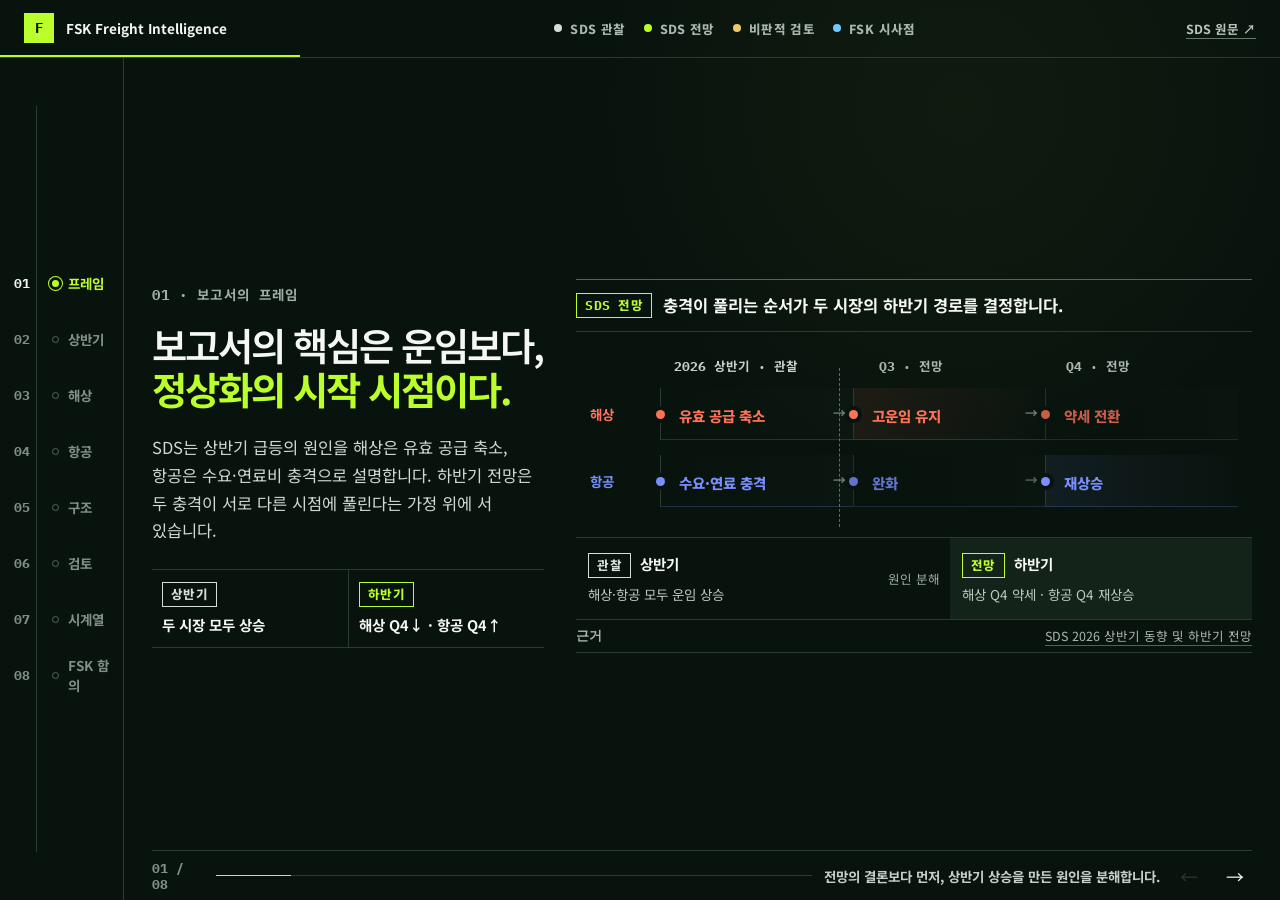
==== commit 1bfc25f6: "Scale typography across viewport sizes" ====
--- a/index.html
+++ b/index.html
@@ -1,2 +1,2 @@
-<!DOCTYPE html><html lang="ko"><head><meta charSet="utf-8"/><meta name="viewport" content="width=device-width, initial-scale=1"/><link rel="stylesheet" href="./assets/index-9dWGNnm-.css" data-rsc-css-href="./assets/index-9dWGNnm-.css" data-precedence="vite-rsc/importer-resources"/><link rel="modulepreload" href="./assets/layout-segment-context-DGRqA3qc.js" crossorigin=""/><link rel="modulepreload" href="./assets/rolldown-runtime-S-ySWqyJ.js" crossorigin=""/><link rel="modulepreload" href="./assets/index-BabT--PG.js" crossorigin=""/><link rel="modulepreload" href="./assets/framework-CXnKph_e.js" crossorigin=""/><link rel="modulepreload" href="./assets/page-Bdd9D5Dv.js" crossorigin=""/><title>SDS 2026 물류 전망 — 비판적 읽기</title><meta name="description" content="삼성SDS의 2026년 상반기 물류 동향과 하반기 전망을 원인, 조건, 과거 백서 시계열로 분해한 FSK Freight Intelligence 브리핑."/><meta property="og:title" content="SDS 2026 물류 전망 — 비판적 읽기"/><meta property="og:description" content="상반기 충격의 원인부터 하반기 정상화 조건, 10개 백서 시계열까지"/><meta property="og:type" content="website"/><meta property="og:image" content="https://commet.github.io/fsk-freight-intelligence/og-v4.png"/><meta property="og:image:width" content="1680"/><meta property="og:image:height" content="945"/><meta property="og:image:alt" content="해상과 항공의 서로 다른 2026년 하반기 경로"/><meta name="twitter:card" content="summary_large_image"/><meta name="twitter:title" content="SDS 2026 물류 전망"/><meta name="twitter:description" content="원인, 조건, 시계열로 다시 읽기"/><meta name="twitter:image" content="https://commet.github.io/fsk-freight-intelligence/og-v4.png"/><script>self.__VINEXT_RSC_PARAMS__={}</script><script>self.__VINEXT_RSC_NAV__={"pathname":"/","searchParams":[]}</script><link rel="modulepreload" href="./assets/index-BabT--PG.js" />
-</head><body><main class="page"><header class="masthead"><a class="brand" href="#"><i>F</i><b>FSK Freight Intelligence</b></a><div class="layer-legend" aria-label="정보 구분"><span class="observed">SDS 관찰</span><span class="forecast">SDS 전망</span><span class="review">비판적 검토</span><span class="fsk">FSK 시사점</span></div><a href="https://www.cello-square.com/kr/whitepaper/view-619.do" target="_blank" rel="noreferrer">SDS 원문 ↗</a></header><div class="app-shell"><aside class="chapter-rail"><nav aria-label="분석 순서"><button class="active" aria-current="step"><span>01</span><i></i><b>프레임</b></button><button class=""><span>02</span><i></i><b>상반기</b></button><button class=""><span>03</span><i></i><b>해상</b></button><button class=""><span>04</span><i></i><b>항공</b></button><button class=""><span>05</span><i></i><b>구조</b></button><button class=""><span>06</span><i></i><b>검토</b></button><button class=""><span>07</span><i></i><b>시계열</b></button><button class=""><span>08</span><i></i><b>FSK 함의</b></button></nav></aside><section class="stage"><div class="scene"><div class="story-copy"><p class="kicker">01 · 보고서의 프레임</p><h1><span class="">보고서의 핵심은 운임보다,</span><span class="accent">정상화의 시작 시점이다.</span></h1><p class="lead">SDS는 상반기 급등의 원인을 해상은 유효 공급 축소, 항공은 수요·연료비 충격으로 설명합니다. 하반기 전망은 두 충격이 서로 다른 시점에 풀린다는 가정 위에 서 있습니다.</p><div class="copy-proof"><div><span class="tag observed">상반기</span><b>두 시장 모두 상승</b></div><div><span class="tag forecast">하반기</span><b>해상 Q4↓ · 항공 Q4↑</b></div></div></div><figure class="visual timeline-visual"><figcaption><span class="tag forecast">SDS 전망</span><b>충격이 풀리는 순서가 두 시장의 하반기 경로를 결정합니다.</b></figcaption><div class="market-timeline focus-both"><div class="timeline-head"><span class="past">2026 상반기 · 관찰</span><span>Q3 · 전망</span><span>Q4 · 전망</span></div><div class="market-lane sea"><b>해상</b><div class="point shock"><i></i><span>유효 공급 축소</span></div><div class="point high"><i></i><span>고운임 유지</span></div><div class="point low"><i></i><span>약세 전환</span></div><em></em></div><div class="market-lane air"><b>항공</b><div class="point shock"><i></i><span>수요·연료 충격</span></div><div class="point low"><i></i><span>완화</span></div><div class="point high"><i></i><span>재상승</span></div><em></em></div><div class="timeline-divider"><span>관찰</span><span>전망</span></div></div><div class="frame-reading"><div><span class="tag observed">관찰</span><b>상반기</b><p>해상·항공 모두 운임 상승</p></div><i>원인 분해</i><div><span class="tag forecast">전망</span><b>하반기</b><p>해상 Q4 약세 · 항공 Q4 재상승</p></div></div><div class="source-strip"><span>근거</span><a href="https://www.cello-square.com/kr/whitepaper/view-619.do" target="_blank" rel="noreferrer">SDS 2026 상반기 동향 및 하반기 전망</a></div></figure></div><footer class="scene-footer"><span>01<!-- --> / <!-- -->08</span><div><i style="width:12.5%"></i></div><p>전망의 결론보다 먼저, 상반기 상승을 만든 원인을 분해합니다.</p><button disabled="" aria-label="이전 장면">←</button><button aria-label="다음 장면">→</button></footer></section></div></main><script id="_R_">import("./assets/index-BabT--PG.js")</script></body></html><script>self.__VINEXT_RSC_CHUNKS__=self.__VINEXT_RSC_CHUNKS__||[];self.__VINEXT_RSC_CHUNKS__.push("2:I[\"8c0f216c4604\",[],\"Children\",1]\n3:I[\"15c18cfaeeff\",[],\"LayoutSegmentProvider\",1]\n4:I[\"8c0f216c4604\",[],\"Slot\",1]\n5:I[\"593f344dc510\",[],\"RedirectBoundary\",1]\n:HL[\"./assets/index-9dWGNnm-.css\",\"style\"]\n")</script><script>self.__VINEXT_RSC_CHUNKS__=self.__VINEXT_RSC_CHUNKS__||[];self.__VINEXT_RSC_CHUNKS__.push("0:{\"__route\":\"route:/\",\"__interceptionContext\":null,\"__layoutIds\":[\"layout:/\"],\"__rootLayout\":\"/\",\"page:/\":\"$L1\",\"layout:/\":[[[[\"$\",\"link\",\"css:/assets/index-9dWGNnm-.css\",{\"rel\":\"stylesheet\",\"precedence\":\"vite-rsc/importer-resources\",\"href\":\"./assets/index-9dWGNnm-.css\",\"data-rsc-css-href\":\"./assets/index-9dWGNnm-.css\"}],\"$undefined\"],[\"$\",\"html\",null,{\"lang\":\"ko\",\"children\":[\"$\",\"body\",null,{\"children\":[\"$\",\"$L2\",null,{}]}]}]],null],\"route:/\":[[[\"$\",\"meta\",null,{\"charSet\":\"utf-8\"}],[[\"$\",\"title\",\"0\",{\"children\":\"SDS 2026 물류 전망 — 비판적 읽기\"}],[\"$\",\"meta\",\"1\",{\"name\":\"description\",\"content\":\"삼성SDS의 2026년 상반기 물류 동향과 하반기 전망을 원인, 조건, 과거 백서 시계열로 분해한 FSK Freight Intelligence 브리핑.\"}],[\"$\",\"meta\",\"2\",{\"property\":\"og:title\",\"content\":\"SDS 2026 물류 전망 — 비판적 읽기\"}],[\"$\",\"meta\",\"3\",{\"property\":\"og:description\",\"content\":\"상반기 충격의 원인부터 하반기 정상화 조건, 10개 백서 시계열까지\"}],[\"$\",\"meta\",\"4\",{\"property\":\"og:type\",\"content\":\"website\"}],[\"$\",\"meta\",\"5\",{\"property\":\"og:image\",\"content\":\"https://commet.github.io/fsk-freight-intelligence/og-v4.png\"}],[\"$\",\"meta\",\"6\",{\"property\":\"og:image:width\",\"content\":\"1680\"}],[\"$\",\"meta\",\"7\",{\"property\":\"og:image:height\",\"content\":\"945\"}],[\"$\",\"meta\",\"8\",{\"property\":\"og:image:alt\",\"content\":\"해상과 항공의 서로 다른 2026년 하반기 경로\"}],[\"$\",\"meta\",\"9\",{\"name\":\"twitter:card\",\"content\":\"summary_large_image\"}],[\"$\",\"meta\",\"10\",{\"name\":\"twitter:title\",\"content\":\"SDS 2026 물류 전망\"}],[\"$\",\"meta\",\"11\",{\"name\":\"twitter:description\",\"content\":\"원인, 조건, 시계열로 다시 읽기\"}],[\"$\",\"meta\",\"12\",{\"name\":\"twitter:image\",\"content\":\"https://commet.github.io/fsk-freight-intelligence/og-v4.png\"}]],[[\"$\",\"meta\",\"0\",{\"name\":\"viewport\",\"content\":\"width=device-width, initial-scale=1\"}]]],[\"$\",\"$L3\",null,{\"segmentMap\":{\"children\":[]},\"children\":[\"$\",\"$L4\",null,{\"id\":\"layout:/\",\"parallelSlots\":\"$undefined\",\"children\":[\"$\",\"$L5\",null,{\"children\":[\"$\",\"$L3\",null,{\"segmentMap\":{\"children\":[]},\"children\":[\"$\",\"$L4\",null,{\"id\":\"page:/\"}]}]}]}]}]],\"__layoutFlags\":{\"layout:/\":\"s\"},\"__artifactCompatibility\":{\"schemaVersion\":1,\"graphVersion\":\"app-route-graph:4uhn5s1wvoptc\",\"deploymentVersion\":\"06a0ba1d-51f6-422c-851e-b44ebfc7421f\",\"appElementsSchemaVersion\":1,\"rscPayloadSchemaVersion\":1,\"rootBoundaryId\":\"/\",\"renderEpoch\":null}}\n")</script><script>self.__VINEXT_RSC_CHUNKS__=self.__VINEXT_RSC_CHUNKS__||[];self.__VINEXT_RSC_CHUNKS__.push("6:I[\"6efdf509a785\",[],\"default\",1]\n1:[\"$\",\"$L6\",null,{\"params\":\"$@7\",\"searchParams\":\"$@8\"}]\n")</script><script>self.__VINEXT_RSC_CHUNKS__=self.__VINEXT_RSC_CHUNKS__||[];self.__VINEXT_RSC_CHUNKS__.push("7:{}\n8:{}\n")</script><script>self.__VINEXT_RSC_DONE__=true</script>+<!DOCTYPE html><html lang="ko"><head><meta charSet="utf-8"/><meta name="viewport" content="width=device-width, initial-scale=1"/><link rel="stylesheet" href="./assets/index-OAmf9RD-.css" data-rsc-css-href="./assets/index-OAmf9RD-.css" data-precedence="vite-rsc/importer-resources"/><link rel="modulepreload" href="./assets/layout-segment-context-DGRqA3qc.js" crossorigin=""/><link rel="modulepreload" href="./assets/rolldown-runtime-S-ySWqyJ.js" crossorigin=""/><link rel="modulepreload" href="./assets/index-BabT--PG.js" crossorigin=""/><link rel="modulepreload" href="./assets/framework-CXnKph_e.js" crossorigin=""/><link rel="modulepreload" href="./assets/page-Bdd9D5Dv.js" crossorigin=""/><title>SDS 2026 물류 전망 — 비판적 읽기</title><meta name="description" content="삼성SDS의 2026년 상반기 물류 동향과 하반기 전망을 원인, 조건, 과거 백서 시계열로 분해한 FSK Freight Intelligence 브리핑."/><meta property="og:title" content="SDS 2026 물류 전망 — 비판적 읽기"/><meta property="og:description" content="상반기 충격의 원인부터 하반기 정상화 조건, 10개 백서 시계열까지"/><meta property="og:type" content="website"/><meta property="og:image" content="https://commet.github.io/fsk-freight-intelligence/og-v4.png"/><meta property="og:image:width" content="1680"/><meta property="og:image:height" content="945"/><meta property="og:image:alt" content="해상과 항공의 서로 다른 2026년 하반기 경로"/><meta name="twitter:card" content="summary_large_image"/><meta name="twitter:title" content="SDS 2026 물류 전망"/><meta name="twitter:description" content="원인, 조건, 시계열로 다시 읽기"/><meta name="twitter:image" content="https://commet.github.io/fsk-freight-intelligence/og-v4.png"/><script>self.__VINEXT_RSC_PARAMS__={}</script><script>self.__VINEXT_RSC_NAV__={"pathname":"/","searchParams":[]}</script><link rel="modulepreload" href="./assets/index-BabT--PG.js" />
+</head><body><main class="page"><header class="masthead"><a class="brand" href="#"><i>F</i><b>FSK Freight Intelligence</b></a><div class="layer-legend" aria-label="정보 구분"><span class="observed">SDS 관찰</span><span class="forecast">SDS 전망</span><span class="review">비판적 검토</span><span class="fsk">FSK 시사점</span></div><a href="https://www.cello-square.com/kr/whitepaper/view-619.do" target="_blank" rel="noreferrer">SDS 원문 ↗</a></header><div class="app-shell"><aside class="chapter-rail"><nav aria-label="분석 순서"><button class="active" aria-current="step"><span>01</span><i></i><b>프레임</b></button><button class=""><span>02</span><i></i><b>상반기</b></button><button class=""><span>03</span><i></i><b>해상</b></button><button class=""><span>04</span><i></i><b>항공</b></button><button class=""><span>05</span><i></i><b>구조</b></button><button class=""><span>06</span><i></i><b>검토</b></button><button class=""><span>07</span><i></i><b>시계열</b></button><button class=""><span>08</span><i></i><b>FSK 함의</b></button></nav></aside><section class="stage"><div class="scene"><div class="story-copy"><p class="kicker">01 · 보고서의 프레임</p><h1><span class="">보고서의 핵심은 운임보다,</span><span class="accent">정상화의 시작 시점이다.</span></h1><p class="lead">SDS는 상반기 급등의 원인을 해상은 유효 공급 축소, 항공은 수요·연료비 충격으로 설명합니다. 하반기 전망은 두 충격이 서로 다른 시점에 풀린다는 가정 위에 서 있습니다.</p><div class="copy-proof"><div><span class="tag observed">상반기</span><b>두 시장 모두 상승</b></div><div><span class="tag forecast">하반기</span><b>해상 Q4↓ · 항공 Q4↑</b></div></div></div><figure class="visual timeline-visual"><figcaption><span class="tag forecast">SDS 전망</span><b>충격이 풀리는 순서가 두 시장의 하반기 경로를 결정합니다.</b></figcaption><div class="market-timeline focus-both"><div class="timeline-head"><span class="past">2026 상반기 · 관찰</span><span>Q3 · 전망</span><span>Q4 · 전망</span></div><div class="market-lane sea"><b>해상</b><div class="point shock"><i></i><span>유효 공급 축소</span></div><div class="point high"><i></i><span>고운임 유지</span></div><div class="point low"><i></i><span>약세 전환</span></div><em></em></div><div class="market-lane air"><b>항공</b><div class="point shock"><i></i><span>수요·연료 충격</span></div><div class="point low"><i></i><span>완화</span></div><div class="point high"><i></i><span>재상승</span></div><em></em></div><div class="timeline-divider"><span>관찰</span><span>전망</span></div></div><div class="frame-reading"><div><span class="tag observed">관찰</span><b>상반기</b><p>해상·항공 모두 운임 상승</p></div><i>원인 분해</i><div><span class="tag forecast">전망</span><b>하반기</b><p>해상 Q4 약세 · 항공 Q4 재상승</p></div></div><div class="source-strip"><span>근거</span><a href="https://www.cello-square.com/kr/whitepaper/view-619.do" target="_blank" rel="noreferrer">SDS 2026 상반기 동향 및 하반기 전망</a></div></figure></div><footer class="scene-footer"><span>01<!-- --> / <!-- -->08</span><div><i style="width:12.5%"></i></div><p>전망의 결론보다 먼저, 상반기 상승을 만든 원인을 분해합니다.</p><button disabled="" aria-label="이전 장면">←</button><button aria-label="다음 장면">→</button></footer></section></div></main><script id="_R_">import("./assets/index-BabT--PG.js")</script></body></html><script>self.__VINEXT_RSC_CHUNKS__=self.__VINEXT_RSC_CHUNKS__||[];self.__VINEXT_RSC_CHUNKS__.push("2:I[\"8c0f216c4604\",[],\"Children\",1]\n3:I[\"15c18cfaeeff\",[],\"LayoutSegmentProvider\",1]\n4:I[\"8c0f216c4604\",[],\"Slot\",1]\n5:I[\"593f344dc510\",[],\"RedirectBoundary\",1]\n:HL[\"./assets/index-OAmf9RD-.css\",\"style\"]\n")</script><script>self.__VINEXT_RSC_CHUNKS__=self.__VINEXT_RSC_CHUNKS__||[];self.__VINEXT_RSC_CHUNKS__.push("0:{\"__route\":\"route:/\",\"__interceptionContext\":null,\"__layoutIds\":[\"layout:/\"],\"__rootLayout\":\"/\",\"page:/\":\"$L1\",\"layout:/\":[[[[\"$\",\"link\",\"css:/assets/index-OAmf9RD-.css\",{\"rel\":\"stylesheet\",\"precedence\":\"vite-rsc/importer-resources\",\"href\":\"./assets/index-OAmf9RD-.css\",\"data-rsc-css-href\":\"./assets/index-OAmf9RD-.css\"}],\"$undefined\"],[\"$\",\"html\",null,{\"lang\":\"ko\",\"children\":[\"$\",\"body\",null,{\"children\":[\"$\",\"$L2\",null,{}]}]}]],null],\"route:/\":[[[\"$\",\"meta\",null,{\"charSet\":\"utf-8\"}],[[\"$\",\"title\",\"0\",{\"children\":\"SDS 2026 물류 전망 — 비판적 읽기\"}],[\"$\",\"meta\",\"1\",{\"name\":\"description\",\"content\":\"삼성SDS의 2026년 상반기 물류 동향과 하반기 전망을 원인, 조건, 과거 백서 시계열로 분해한 FSK Freight Intelligence 브리핑.\"}],[\"$\",\"meta\",\"2\",{\"property\":\"og:title\",\"content\":\"SDS 2026 물류 전망 — 비판적 읽기\"}],[\"$\",\"meta\",\"3\",{\"property\":\"og:description\",\"content\":\"상반기 충격의 원인부터 하반기 정상화 조건, 10개 백서 시계열까지\"}],[\"$\",\"meta\",\"4\",{\"property\":\"og:type\",\"content\":\"website\"}],[\"$\",\"meta\",\"5\",{\"property\":\"og:image\",\"content\":\"https://commet.github.io/fsk-freight-intelligence/og-v4.png\"}],[\"$\",\"meta\",\"6\",{\"property\":\"og:image:width\",\"content\":\"1680\"}],[\"$\",\"meta\",\"7\",{\"property\":\"og:image:height\",\"content\":\"945\"}],[\"$\",\"meta\",\"8\",{\"property\":\"og:image:alt\",\"content\":\"해상과 항공의 서로 다른 2026년 하반기 경로\"}],[\"$\",\"meta\",\"9\",{\"name\":\"twitter:card\",\"content\":\"summary_large_image\"}],[\"$\",\"meta\",\"10\",{\"name\":\"twitter:title\",\"content\":\"SDS 2026 물류 전망\"}],[\"$\",\"meta\",\"11\",{\"name\":\"twitter:description\",\"content\":\"원인, 조건, 시계열로 다시 읽기\"}],[\"$\",\"meta\",\"12\",{\"name\":\"twitter:image\",\"content\":\"https://commet.github.io/fsk-freight-intelligence/og-v4.png\"}]],[[\"$\",\"meta\",\"0\",{\"name\":\"viewport\",\"content\":\"width=device-width, initial-scale=1\"}]]],[\"$\",\"$L3\",null,{\"segmentMap\":{\"children\":[]},\"children\":[\"$\",\"$L4\",null,{\"id\":\"layout:/\",\"parallelSlots\":\"$undefined\",\"children\":[\"$\",\"$L5\",null,{\"children\":[\"$\",\"$L3\",null,{\"segmentMap\":{\"children\":[]},\"children\":[\"$\",\"$L4\",null,{\"id\":\"page:/\"}]}]}]}]}]],\"__layoutFlags\":{\"layout:/\":\"s\"},\"__artifactCompatibility\":{\"schemaVersion\":1,\"graphVersion\":\"app-route-graph:4uhn5s1wvoptc\",\"deploymentVersion\":\"c49146c9-df58-442c-bd07-1b0a8d543915\",\"appElementsSchemaVersion\":1,\"rscPayloadSchemaVersion\":1,\"rootBoundaryId\":\"/\",\"renderEpoch\":null}}\n")</script><script>self.__VINEXT_RSC_CHUNKS__=self.__VINEXT_RSC_CHUNKS__||[];self.__VINEXT_RSC_CHUNKS__.push("6:I[\"6efdf509a785\",[],\"default\",1]\n1:[\"$\",\"$L6\",null,{\"params\":\"$@7\",\"searchParams\":\"$@8\"}]\n")</script><script>self.__VINEXT_RSC_CHUNKS__=self.__VINEXT_RSC_CHUNKS__||[];self.__VINEXT_RSC_CHUNKS__.push("7:{}\n8:{}\n")</script><script>self.__VINEXT_RSC_DONE__=true</script>
--- a/assets/index-OAmf9RD-.css
+++ b/assets/index-OAmf9RD-.css
@@ -0,0 +1 @@
+@import "https://fonts.googleapis.com/css2?family=IBM+Plex+Mono:wght@500;600;700&family=Noto+Sans+KR:wght@400;500;600;700;800;900&display=swap";:root{--bg:#09130e;--panel:#0e1b14;--panel-2:#14231a;--text:#f4f7f2;--muted:#9caaa1;--line:#2a3b31;--line-strong:#51675a;--acid:#baff2c;--sea:#ff7258;--air:#7890ff;--amber:#f0c76c;--blue:#71c7ff}*{box-sizing:border-box}html,body{background:var(--bg);width:100%;height:100%;color:var(--text);margin:0;font-family:Noto Sans KR,Arial,sans-serif;overflow:hidden}button,a{font:inherit}a{color:inherit;text-decoration:none}button{color:inherit}.page{background:radial-gradient(circle at 75% 12%,#baff2c09,transparent 30%),var(--bg);min-width:320px;height:100svh}.masthead{border-bottom:1px solid var(--line);z-index:20;grid-template-columns:300px 1fr 110px;align-items:center;height:58px;display:grid;position:relative}.brand{border-bottom:2px solid var(--acid);align-items:center;gap:12px;height:100%;padding:0 24px;display:flex}.brand i{background:var(--acid);width:30px;height:30px;color:var(--bg);place-items:center;font:900 14px IBM Plex Mono,monospace;display:grid}.brand b{font-size:14px}.masthead>a:last-child{color:#bac5bd;border-bottom:1px solid #65786b;justify-self:end;margin-right:24px;font-size:11px;font-weight:700}.masthead>a:last-child:hover{color:var(--acid);border-color:var(--acid)}.layer-legend{justify-content:center;gap:18px;display:flex}.layer-legend span{color:#87978d;letter-spacing:.03em;padding-left:13px;font-size:9px;font-weight:800;position:relative}.layer-legend span:before{content:"";border-radius:50%;width:6px;height:6px;position:absolute;top:4px;left:0}.layer-legend .observed:before{background:#d7ded9}.layer-legend .forecast:before{background:var(--acid)}.layer-legend .review:before{background:var(--amber)}.layer-legend .fsk:before{background:var(--blue)}.app-shell{grid-template-columns:148px 1fr;height:calc(100svh - 58px);display:grid}.chapter-rail{border-right:1px solid var(--line);padding:22px 10px;position:relative}.chapter-rail:before{content:"";background:var(--line);width:1px;position:absolute;top:48px;bottom:48px;left:36px}.chapter-rail nav{flex-direction:column;justify-content:center;gap:4px;height:100%;display:flex}.chapter-rail button{color:#7f9085;text-align:left;cursor:pointer;background:0 0;border:0;grid-template-columns:28px 18px 1fr;align-items:center;gap:4px;width:100%;height:52px;padding:0 7px;display:grid;position:relative}.chapter-rail button span{font:700 9px IBM Plex Mono,monospace}.chapter-rail button i{background:var(--bg);z-index:1;border:1px solid #52665a;border-radius:50%;width:7px;height:7px;margin-left:6px}.chapter-rail button:hover{color:#dce3de}.chapter-rail button.active{color:var(--text)}.chapter-rail button.active i{background:var(--acid);border:3px solid var(--bg);width:13px;height:13px;box-shadow:0 0 0 1px var(--acid);margin-left:3px}.chapter-rail button.active b{color:var(--acid)}.stage{grid-template-rows:minmax(0,1fr) 50px;height:100%;padding:24px 42px 0;display:grid}.scene{grid-template-columns:minmax(380px,.72fr) minmax(600px,1.24fr);align-items:center;gap:48px;min-height:0;animation:.38s cubic-bezier(.2,.75,.2,1) both scene-in;display:grid}@keyframes scene-in{0%{opacity:.25;transform:translateY(8px)}to{opacity:1;transform:none}}.story-copy{align-self:center;max-width:570px}.kicker{color:#9fb0a5;letter-spacing:.13em;margin:0 0 18px;font:700 10px IBM Plex Mono,Noto Sans KR,monospace}.story-copy h1{letter-spacing:-.052em;margin:0;font-size:clamp(36px,3.15vw,55px);font-weight:600;line-height:1.15}.story-copy h1 span{white-space:nowrap;display:block}.story-copy h1 .accent{color:var(--acid);font-weight:700}.lead{color:#d0d8d2;word-break:keep-all;max-width:550px;margin:24px 0 0;font-size:15px;line-height:1.82}.copy-proof{border-top:1px solid var(--line);border-bottom:1px solid var(--line);grid-template-columns:1fr 1fr;margin-top:24px;display:grid}.copy-proof>div{flex-direction:column;justify-content:center;gap:7px;min-height:76px;padding:12px 10px;display:flex}.copy-proof>div+div{border-left:1px solid var(--line)}.copy-callout{border-left:3px solid var(--line-strong);background:#ffffff06;margin-top:24px;padding:12px 14px}.copy-callout>b{color:#b8c3bb;font-size:10px}.copy-callout p{margin:5px 0 0;font-size:13px;font-weight:700;line-height:1.55}.copy-callout.fsk{border-color:var(--blue);background:#71c7ff0b}.copy-callout.fsk .tag{margin-bottom:6px}.tag{letter-spacing:.02em;border:1px solid;align-items:center;width:max-content;padding:3px 6px;font:800 9px/1 IBM Plex Mono,Noto Sans KR,monospace;display:inline-flex}.tag.observed{color:#d7ded9}.tag.forecast{color:var(--acid)}.tag.review{color:var(--amber)}.tag.fsk{color:var(--blue)}.visual{border-top:1px solid var(--line-strong);border-bottom:1px solid var(--line);align-self:center;width:100%;max-width:870px;max-height:610px;margin:0;position:relative}.visual figcaption{border-bottom:1px solid var(--line);align-items:center;gap:11px;min-height:54px;padding:8px 0;display:flex}.visual figcaption b{font-size:14px;line-height:1.4}.source-strip{color:#89988e;justify-content:flex-end;align-items:center;gap:14px;min-height:32px;padding:6px 0;font-size:10px;display:flex}.source-strip>span{color:#74847a;text-transform:uppercase;margin-right:auto;font:700 9px IBM Plex Mono,monospace}.source-strip a{border-bottom:1px solid #4f6457}.source-strip a:hover{color:var(--acid);border-color:var(--acid)}.market-timeline{border-bottom:1px solid var(--line);height:206px;padding:24px 14px 12px;position:relative}.timeline-head{color:#829188;grid-template-columns:1.1fr 1fr 1fr;height:24px;margin-left:70px;font:700 9px IBM Plex Mono,Noto Sans KR,monospace;display:grid}.timeline-head span{padding-left:14px}.timeline-head .past{color:#c7d0ca}.market-lane{grid-template-columns:70px repeat(3,1fr);align-items:center;height:67px;display:grid;position:relative}.market-lane>b{z-index:2;font-size:11px}.market-lane .point{border-left:1px solid var(--line);z-index:2;flex-direction:column;justify-content:center;height:52px;padding:8px 7px 4px 18px;display:flex;position:relative}.market-lane .point i{width:9px;height:9px;box-shadow:0 0 0 4px var(--bg);background:currentColor;border-radius:50%;position:absolute;top:22px;left:-5px}.market-lane .point span{white-space:nowrap;font-size:12px;font-weight:800}.market-lane.sea{color:var(--sea)}.market-lane.air{color:var(--air)}.market-lane em{opacity:.55;background:linear-gradient(90deg,currentColor 0 35%,#0000 35% 40%,currentColor 40% 66%,#0000 66% 71%,currentColor 71%);height:2px;position:absolute;left:83px;right:14px}.market-lane.sea .point:nth-of-type(2){transform:translateY(-10px)}.market-lane.sea .point:nth-of-type(3){transform:translateY(11px)}.market-lane.air .point:nth-of-type(2){transform:translateY(10px)}.market-lane.air .point:nth-of-type(3){transform:translateY(-9px)}.focus-sea .air,.focus-air .sea{opacity:.2}.focus-sea .sea,.focus-air .air{filter:saturate(1.15)}.timeline-divider{border-left:1px dashed #587064;position:absolute;top:12px;bottom:12px;left:calc(36.6% + 34.132px)}.timeline-divider span{font:700 8px IBM Plex Mono,Noto Sans KR,monospace;position:absolute;top:-1px}.timeline-divider span:first-child{color:#aab5ae;right:7px}.timeline-divider span:last-child{color:var(--acid);left:7px}.frame-reading{border-bottom:1px solid var(--line);grid-template-columns:1fr 72px 1fr;align-items:stretch;min-height:82px;display:grid}.frame-reading>div{grid-template-columns:auto 1fr;align-content:center;gap:4px 9px;padding:10px 12px;display:grid}.frame-reading>div:last-child{background:var(--panel-2)}.frame-reading p{color:#bcc7bf;grid-column:1/-1;margin:2px 0 0;font-size:11px}.frame-reading>i{color:#788a7f;text-align:center;align-self:center;font-size:9px;font-style:normal}.cause-row{border-bottom:1px solid var(--line);grid-template-columns:60px 1fr 28px 1fr 34px 1.15fr;align-items:stretch;min-height:112px;display:grid}.cause-row>strong{align-items:center;padding:12px 8px;font-size:13px;display:flex}.cause-row.sea>strong{color:var(--sea)}.cause-row.air>strong{color:var(--air)}.cause-row>div{flex-direction:column;justify-content:center;padding:12px 10px;display:flex}.cause-row>i{color:#77887d;text-align:center;align-self:center;font-style:normal}.cause-row span{color:#88988e;font-size:9px}.cause-row b{margin-top:4px;font-size:15px}.cause-row small{color:#9ca9a1;margin-top:4px;font-size:10px;line-height:1.4}.cause-row .outcome{background:var(--panel-2)}.cause-row.sea .outcome b{color:#ff9a87}.cause-row.air .outcome b{color:#aeb9ff}.definition{border-bottom:1px solid var(--line);background:#ffffff05;grid-template-columns:86px 1fr;align-items:center;gap:12px;min-height:61px;padding:9px 12px;display:grid}.definition b{color:var(--acid);font-size:10px}.definition p{color:#c4cec7;margin:0;font-size:11px;line-height:1.55}.lane-visual .market-timeline,.air-visual .market-timeline{height:160px;padding-top:13px}.lane-visual .timeline-head,.air-visual .timeline-head{height:20px}.lane-visual .market-lane,.air-visual .market-lane{height:54px}.lane-visual .market-lane .point,.air-visual .market-lane .point{height:43px}.lane-visual .market-lane .point i,.air-visual .market-lane .point i{top:17px}.gate-table{border-bottom:1px solid var(--line)}.gate-table>div{grid-template-columns:110px 1fr 1.15fr;align-items:center;min-height:48px;display:grid}.gate-table>div+div{border-top:1px solid var(--line)}.gate-table .gate-head{color:#84948a;min-height:28px;font-size:9px}.gate-table .gate-head span,.gate-table .gate-head b{padding:0 10px}.gate-table strong,.gate-table p{margin:0;padding:8px 10px;font-size:11px}.gate-table strong{color:var(--sea)}.gate-table p{border-left:1px solid var(--line);color:#bdc7c0;align-items:center;height:100%;display:flex}.gate-table p:last-child{color:#ecf2ed;background:#baff2c06}.critical-line{border-bottom:1px solid var(--line);background:#f0c76c09;grid-template-columns:70px 1fr;align-items:center;gap:10px;min-height:50px;padding:8px 10px;display:grid}.critical-line p{color:#c7d0ca;margin:0;font-size:11px;line-height:1.45}.air-forces{border-bottom:1px solid var(--line);grid-template-columns:1fr 70px 1fr;align-items:stretch;min-height:82px;display:grid}.air-forces>div:not(.versus){flex-direction:column;justify-content:center;padding:10px 12px;display:flex}.air-forces .rise{background:#7890ff0e}.air-forces span{color:#8f9e95;font-size:9px}.air-forces b{margin-top:3px;font-size:16px}.air-forces small{color:#9eaaa2;margin-top:2px;font-size:10px}.air-forces .versus{color:#7c8c81;text-align:center;align-self:center;font-size:9px}.air-evidence{border-bottom:1px solid var(--line);grid-template-columns:repeat(3,1fr);min-height:72px;display:grid}.air-evidence>div{flex-direction:column;justify-content:center;padding:9px 11px;display:flex}.air-evidence>div+div{border-left:1px solid var(--line)}.air-evidence span{color:#87978d;font-size:9px}.air-evidence b{color:#aeb9ff;margin-top:3px;font-size:15px}.air-evidence small{color:#9da9a1;margin-top:2px;font-size:9px}.mirror{border-bottom:1px solid var(--line);grid-template-columns:1fr 84px 1fr;min-height:290px;display:grid}.mirror-side{flex-direction:column;justify-content:center;padding:18px 14px;display:flex}.mirror-side>span{margin-bottom:16px;font-size:11px;font-weight:800}.mirror-side.sea>span{color:var(--sea)}.mirror-side.air>span{color:var(--air)}.ratio{background:#15271d;height:29px;margin-bottom:8px;position:relative;overflow:hidden}.ratio i{background:#ff725885;position:absolute;inset:0 auto 0 0}.ratio.demand i{background:#ffffff2e}.ratio b{padding:6px 9px;font-size:11px;display:block;position:relative}.mirror-side strong{margin-top:11px;font-size:14px}.mirror-side p{color:#aab6ae;margin:7px 0 0;font-size:11px;line-height:1.55}.backlog{background:repeating-linear-gradient(90deg,#7890ff1c 0 7px,#0000 7px 11px);justify-content:center;align-items:baseline;height:90px;display:flex}.backlog b{color:#aeb9ff;font-size:34px}.backlog small{color:#b6c0ba;margin-left:7px;font-size:10px}.structure-axis{color:#819086;flex-direction:column;justify-content:center;align-items:center;display:flex}.structure-axis i{background:linear-gradient(var(--line),var(--acid),var(--line));width:1px;height:58px}.structure-axis span{font:700 9px IBM Plex Mono,monospace}.structure-axis b{color:var(--acid);writing-mode:vertical-rl;margin:6px 0;font-size:9px}.structure-summary{border-bottom:1px solid var(--line);grid-template-columns:42px 1fr 72px 42px 1.2fr;align-items:center;gap:8px;min-height:54px;padding:8px 12px;display:grid}.structure-summary b{color:var(--acid);font-size:10px}.structure-summary p{margin:0;font-size:11px;font-weight:700}.structure-summary i{color:#718177;text-align:center;font-size:9px;font-style:normal}.condition-map{border-bottom:1px solid var(--line);grid-template-columns:1fr 210px;align-items:stretch;min-height:150px;display:grid}.condition-nodes{grid-template-columns:1fr 1fr;gap:8px;padding:12px;display:grid;position:relative}.condition-nodes:after{content:"";background:var(--line-strong);width:32px;height:1px;position:absolute;top:50%;right:-32px}.condition-nodes button{border:1px solid var(--line);text-align:left;cursor:pointer;background:0 0;min-height:52px;padding:8px 10px;position:relative}.condition-nodes button small{color:#83938a;font-size:8px;display:block}.condition-nodes button b{margin-top:4px;font-size:12px;display:block}.condition-nodes button.sea:hover,.condition-nodes button.sea[aria-pressed=true]{border-color:var(--sea);background:#ff72580f}.condition-nodes button.air:hover,.condition-nodes button.air[aria-pressed=true]{border-color:var(--air);background:#7890ff0f}.condition-nodes button[aria-pressed=true]:after{content:"";background:var(--acid);border-radius:50%;width:7px;height:7px;position:absolute;top:calc(50% - 4px);right:-5px}.base-case{background:var(--panel-2);text-align:center;flex-direction:column;justify-content:center;align-items:center;display:flex}.base-case span{color:var(--acid);font:700 9px IBM Plex Mono,Noto Sans KR,monospace}.base-case b{margin-top:7px;font-size:14px}.base-case i{color:#6e8175;font-style:normal}.condition-detail{border-bottom:1px solid var(--line);grid-template-columns:1fr 1fr 1.2fr;min-height:142px;animation:.25s both detail-in;display:grid}@keyframes detail-in{0%{opacity:.2;transform:translateY(4px)}to{opacity:1;transform:none}}.condition-detail>div{padding:11px}.condition-detail>div+div{border-left:1px solid var(--line)}.condition-detail p{color:#c0cac3;margin:8px 0 0;font-size:10.5px;line-height:1.55}.condition-detail>div:last-child{background:#f0c76c08}.gap-list{border-bottom:1px solid var(--line);align-items:center;gap:8px;min-height:42px;padding:7px 10px;display:flex}.gap-list b{color:#a8b4ac;margin-right:auto;font-size:9px}.gap-list span{border:1px solid var(--line);color:#a9b4ad;padding:3px 6px;font-size:9px}.history-track{border-bottom:1px solid var(--line);grid-template-columns:repeat(10,1fr);align-items:end;height:56px;padding:8px 15px;display:grid;position:relative}.history-track .track-line{background:linear-gradient(90deg,var(--sea),var(--amber),var(--air),var(--acid));height:1px;position:absolute;top:25px;left:4%;right:4%}.history-track i{flex-direction:column;justify-content:flex-end;align-items:center;height:34px;font-style:normal;display:flex;position:relative}.history-track i:before{content:"";width:6px;height:6px;box-shadow:0 0 0 3px var(--bg);background:#9cac9f;border-radius:50%;position:absolute;top:13px}.history-track small{color:#89988f;white-space:nowrap;font-size:7px}.history-select{border-bottom:1px solid var(--line);grid-template-columns:repeat(4,1fr);height:54px;display:grid}.history-select button{border:0;border-right:1px solid var(--line);text-align:left;cursor:pointer;background:0 0;padding:7px 9px}.history-select button:last-child{border-right:0}.history-select span{color:#86968c;font:700 8px IBM Plex Mono,monospace;display:block}.history-select b{margin-top:3px;font-size:9.5px;line-height:1.35;display:block}.history-select button[aria-pressed=true]{background:var(--acid);color:var(--bg)}.history-select button[aria-pressed=true] span{color:#294019}.history-detail{animation:.25s both detail-in}.history-detail header{border-bottom:1px solid var(--line);align-items:center;gap:10px;min-height:44px;padding:7px 11px;display:flex}.history-detail header span{color:var(--acid);font:700 9px IBM Plex Mono,monospace}.history-detail>div{vertical-align:top;flex-direction:column;width:33.333%;min-height:67px;padding:9px 10px;display:inline-flex}.history-detail>div+div{border-left:1px solid var(--line)}.history-detail p{color:#bdc7c0;margin:7px 0 0;font-size:9.5px;line-height:1.5}.history-detail footer{border-top:1px solid var(--line);border-bottom:1px solid var(--line);background:var(--panel-2);grid-template-columns:138px 1fr;align-items:center;gap:10px;min-height:45px;padding:8px 10px;display:grid}.history-detail footer b{color:var(--acid);font-size:9px}.history-detail footer p{color:#e4e9e5;margin:0;font-size:11px;font-weight:700}.fsk-visual{border-top-color:var(--blue)}.fsk-head{border-bottom:1px solid var(--line);color:#84948a;grid-template-columns:115px 1fr 1.35fr;height:34px;font-size:9px;display:grid}.fsk-head span{padding:9px 10px}.fsk-row{border-bottom:1px solid var(--line);grid-template-columns:115px 1fr 1.35fr;align-items:stretch;min-height:94px;display:grid}.fsk-row strong{align-items:center;padding:12px 10px;font-size:13px;display:flex}.fsk-row.sea strong{color:var(--sea)}.fsk-row.air strong{color:var(--air)}.fsk-row.cross strong{color:var(--blue)}.fsk-row p,.fsk-row b{align-items:center;margin:0;padding:12px 14px;line-height:1.6;display:flex}.fsk-row p{border-left:1px solid var(--line);color:#aeb9b1;font-size:10px}.fsk-row b{border-left:1px solid var(--line);background:#71c7ff09;font-size:11.5px}.fsk-boundary{border-bottom:1px solid var(--line);background:#71c7ff0e;grid-template-columns:92px 1fr;align-items:center;gap:10px;min-height:62px;padding:9px 11px;display:grid}.fsk-boundary p{color:#d2dbd4;margin:0;font-size:10.5px;line-height:1.55}.scene-footer{border-top:1px solid var(--line);grid-template-columns:52px minmax(80px,1fr) minmax(300px,auto) 34px 34px;align-items:center;gap:12px;height:50px;display:grid}.scene-footer>span{color:#839289;font:700 9px IBM Plex Mono,monospace}.scene-footer>div{background:var(--line);height:1px;position:relative}.scene-footer>div i{background:var(--acid);height:1px;transition:width .3s;position:absolute;top:0;left:0}.scene-footer p{color:#b4beb7;text-align:right;white-space:nowrap;margin:0;font-size:10.5px;font-weight:700}.scene-footer button{cursor:pointer;background:0 0;border:1px solid #0000;width:34px;height:34px;font-size:18px}.scene-footer button:hover:not(:disabled){border-color:var(--line-strong);color:var(--acid)}.scene-footer button:disabled{opacity:.15;cursor:default}@media (width<=1380px){.app-shell{grid-template-columns:124px 1fr}.chapter-rail{padding-left:7px;padding-right:7px}.stage{padding-left:28px;padding-right:28px}.scene{grid-template-columns:minmax(350px,.72fr) minmax(560px,1.24fr);gap:32px}.story-copy h1{font-size:clamp(34px,3vw,48px)}.lead{font-size:14px}.visual figcaption b{font-size:13px}}@media (height<=760px) and (width>=821px){.masthead{height:52px}.app-shell{height:calc(100svh - 52px)}.stage{grid-template-rows:minmax(0,1fr) 46px;padding-top:15px}.scene-footer{height:46px}.story-copy h1{font-size:clamp(33px,2.8vw,45px)}.lead{margin-top:18px;line-height:1.68}.copy-proof,.copy-callout{margin-top:18px}.visual figcaption{min-height:46px}.market-timeline{height:178px;padding-top:14px}.timeline-visual .market-timeline{height:188px}.cause-row{min-height:98px}.lane-visual .market-timeline,.air-visual .market-timeline{height:143px}.gate-table>div{min-height:41px}.critical-line{min-height:44px}.mirror{min-height:252px}.condition-map{min-height:132px}.condition-detail{min-height:126px}.history-track{height:50px}.history-select{height:48px}.history-detail>div{min-height:60px}.fsk-row{min-height:80px}.fsk-boundary{min-height:52px}.source-strip{min-height:28px}}@media (width<=820px){html,body{overflow:hidden}.masthead{grid-template-columns:1fr auto;height:50px}.brand{padding:0 14px}.brand b{font-size:12px}.layer-legend{display:none}.masthead>a:last-child{margin-right:14px}.app-shell{height:calc(100svh - 50px);display:block}.chapter-rail{border-right:0;border-bottom:1px solid var(--line);scrollbar-width:none;height:46px;padding:0;overflow-x:auto}.chapter-rail:before{display:none}.chapter-rail nav{flex-direction:row;gap:0;width:max-content;height:46px;display:flex}.chapter-rail button{grid-template-columns:18px 1fr;gap:4px;width:76px;height:46px;padding:0 7px}.chapter-rail button i{display:none}.chapter-rail button.active{border-bottom:3px solid var(--acid)}.stage{grid-template-rows:minmax(0,1fr) 48px;height:calc(100% - 46px);padding:0 16px}.scene{scrollbar-width:thin;padding:24px 2px 32px 0;display:block;overflow-y:auto}.story-copy{max-width:none;margin-bottom:30px}.story-copy h1{font-size:clamp(29px,8vw,42px)}.story-copy h1 span{white-space:normal}.lead{font-size:14px}.visual{max-height:none}.visual figcaption{gap:8px}.visual figcaption b{font-size:12px}.source-strip{flex-wrap:wrap;gap:7px 11px}.source-strip>span{width:100%;margin:0}.market-timeline{overflow:hidden}.timeline-head,.market-lane{margin-left:0}.market-lane{grid-template-columns:54px repeat(3,1fr)}.market-lane .point span{font-size:9px}.market-lane em{left:63px}.timeline-divider{left:calc(36.6% + 23.988px)}.cause-row{grid-template-columns:48px 1fr 22px 1fr}.cause-row>i:nth-of-type(2),.cause-row .outcome{grid-column:2/-1}.cause-row .outcome{min-height:62px}.gate-table>div{grid-template-columns:82px 1fr 1.15fr}.air-evidence{grid-template-columns:1fr}.air-evidence>div+div{border-left:0;border-top:1px solid var(--line)}.mirror{grid-template-columns:1fr}.structure-axis{flex-direction:row;height:64px}.structure-axis i{width:50px;height:1px}.structure-axis b{writing-mode:horizontal-tb;margin:0 8px}.condition-map{grid-template-columns:1fr}.condition-nodes:after{display:none}.base-case{min-height:80px}.condition-detail{grid-template-columns:1fr}.condition-detail>div+div{border-left:0;border-top:1px solid var(--line)}.gap-list{flex-wrap:wrap}.history-track{overflow:hidden}.history-select{grid-template-columns:1fr 1fr;height:auto}.history-select button{border-bottom:1px solid var(--line);min-height:52px}.history-detail>div{border-top:1px solid var(--line);width:100%;border-left:0!important}.history-detail footer{grid-template-columns:1fr}.fsk-head{display:none}.fsk-row{grid-template-columns:70px 1fr}.fsk-row strong{grid-row:1/3}.fsk-row b{border-top:1px solid var(--line)}.fsk-boundary{grid-template-columns:1fr}.scene-footer{grid-template-columns:44px 1fr 32px 32px;gap:7px}.scene-footer p{display:none}}@media (width<=430px){.brand b{display:none}.copy-proof{grid-template-columns:1fr}.copy-proof>div+div{border-left:0;border-top:1px solid var(--line)}.frame-reading{grid-template-columns:1fr}.frame-reading>i{padding:6px}.cause-row{grid-template-columns:44px 1fr}.cause-row>i{display:none}.cause-row>div,.cause-row .outcome{grid-column:2}.gate-table>div{grid-template-columns:75px 1fr}.gate-table p:last-child{grid-column:2}.air-forces{grid-template-columns:1fr}.air-forces .versus{padding:5px}.structure-summary{grid-template-columns:42px 1fr}.structure-summary i{display:none}.condition-nodes{grid-template-columns:1fr}.history-track small{display:none}.fsk-row{grid-template-columns:58px 1fr}.fsk-row b{font-size:10px}.scene-footer{grid-template-columns:40px 1fr 30px 30px}}.chapter-rail button span{font-size:10.5px}.chapter-rail button b{font-size:12.5px}.layer-legend span{font-size:10.5px}.kicker{font-size:11.5px}.tag{padding:4px 7px;font-size:10.5px;line-height:1.05}.source-strip{font-size:11.5px}.source-strip>span{font-size:10.5px}.copy-proof b{font-size:15px}.copy-callout>b{font-size:11.5px}.copy-callout p{font-size:14px}.visual figcaption b{font-size:15px}.timeline-head{font-size:11px}.market-lane>b{font-size:12.5px}.market-lane .point span{font-size:13.5px}.timeline-divider span{font-size:10.5px}.frame-reading>div b{font-size:13.5px}.frame-reading p{font-size:12.5px}.frame-reading>i{font-size:10.5px}.cause-row span{font-size:11px}.cause-row b{font-size:16px}.cause-row small{font-size:12px;line-height:1.45}.definition b{font-size:11.5px}.definition p{font-size:12.5px;line-height:1.55}.gate-table .gate-head{font-size:11px}.gate-table strong,.gate-table p{font-size:12.5px}.critical-line p{font-size:12.5px;line-height:1.5}.air-forces span{font-size:11px}.air-forces b{font-size:18px}.air-forces small{font-size:12px}.air-forces .versus{font-size:10.5px}.air-evidence span{font-size:11px}.air-evidence b{font-size:16px}.air-evidence small{font-size:11.5px}.mirror-side>span,.ratio b{font-size:12.5px}.mirror-side p{font-size:12.5px;line-height:1.6}.backlog small{font-size:11.5px}.structure-axis span,.structure-axis b{font-size:10.5px}.structure-summary b{font-size:11.5px}.structure-summary p{font-size:12.5px}.structure-summary i,.condition-nodes button small{font-size:10.5px}.condition-nodes button b{font-size:13.5px}.base-case span{font-size:10.5px}.base-case b{font-size:15px}.condition-detail p{font-size:12.5px;line-height:1.6}.gap-list b,.gap-list span{font-size:11px}.history-track small,.history-select span{font-size:10.5px}.history-select b{font-size:12px;line-height:1.4}.history-detail header span{font-size:10.5px}.history-detail header b{font-size:14px}.history-detail p{font-size:12.25px;line-height:1.55}.history-detail footer b{font-size:10.5px}.history-detail footer p{font-size:12.5px}.fsk-head{font-size:11px}.fsk-row p{font-size:12.5px}.fsk-row b{font-size:13.5px}.fsk-boundary p{font-size:12.5px}.scene-footer>span{font-size:10.5px}.scene-footer p{font-size:11.5px}@media (width>=821px){.cause-row{min-height:124px}.definition{min-height:68px}.gate-table>div{min-height:53px}.critical-line{min-height:56px}.air-forces{min-height:92px}.air-evidence{min-height:82px}.mirror{min-height:310px}.condition-map{min-height:164px}.condition-detail{min-height:158px}.gap-list{min-height:48px}.history-track{height:62px}.history-select{height:68px}.history-detail header{min-height:48px}.history-detail>div{min-height:82px}.history-detail footer{min-height:52px}.fsk-head{height:40px}.fsk-row{min-height:104px}.fsk-boundary{min-height:68px}}@media (width<=820px){.chapter-rail button b{font-size:11px}.visual figcaption b{font-size:13px}.market-lane .point span{font-size:10.5px}.history-select span{font-size:10px}.history-select b{font-size:11.5px}.history-detail p,.condition-detail p{font-size:12px}.fsk-row p{font-size:11px}.fsk-row b{font-size:11.5px}}.market-lane .point{border-bottom:1px solid color-mix(in srgb,currentColor 22%,transparent);background:linear-gradient(90deg,#0000,#ffffff03);padding-right:22px;transform:none!important}.market-lane .point:after{content:"→";color:#6f8075;font-size:13px;font-weight:700;position:absolute;top:50%;right:7px;transform:translateY(-52%)}.market-lane .point:nth-of-type(3):after{display:none}.market-lane .point.high{background:linear-gradient(90deg,color-mix(in srgb,currentColor 8%,transparent),transparent)}.market-lane .point.low{opacity:.78}.market-lane em{display:none}.timeline-divider{top:36px;bottom:10px;left:calc(33.3% + 37.366px)}.timeline-divider span{display:none}.lane-visual .market-lane .point,.air-visual .market-lane .point{transform:none!important}.ratio{height:36px}.ratio b{padding:8px 9px;line-height:1.35}.structure-axis b{writing-mode:horizontal-tb;text-align:center;line-height:1.35}.structure-axis i{height:48px}.condition-map{column-gap:24px}.condition-nodes:after,.condition-nodes button[aria-pressed=true]:after{display:none}.base-case{border-left:1px solid var(--line-strong);position:relative}.base-case:before{content:"→";background:var(--bg);color:var(--acid);padding:2px;font-size:13px;font-weight:800;position:absolute;top:50%;left:-20px;transform:translateY(-55%)}@media (width<=820px){.timeline-divider{left:calc(33.3% + 26.694px)}.condition-map{column-gap:0}.base-case{border-left:0;border-top:1px solid var(--line-strong)}.base-case:before{content:"↓";padding:0 4px;top:-13px;left:50%;transform:translate(-50%)}}@media (width>=821px){.page{--type-meta:clamp(12.5px,.76vw,14.5px);--type-label:clamp(13.5px,.82vw,16px);--type-body:clamp(14.5px,.9vw,17.5px);--type-emphasis:clamp(16.5px,1vw,19.5px)}.story-copy{max-width:620px}.visual{max-width:980px}.story-copy h1{font-size:clamp(38px,3vw,58px)}.lead{max-width:610px;font-size:clamp(16.5px,1vw,19px);line-height:1.68}.brand b{font-size:var(--type-label)}.masthead>a:last-child{font-size:var(--type-meta)}.layer-legend span{font-size:var(--type-meta);color:#aab7ae;padding-left:16px}.layer-legend span:before{width:8px;height:8px;top:5px}.chapter-rail button span{font-size:var(--type-meta)}.chapter-rail button b{font-size:var(--type-label)}.kicker{font-size:var(--type-label);letter-spacing:.08em}.tag{font-size:var(--type-meta);padding:5px 8px}.copy-proof b{font-size:var(--type-body)}.copy-callout>b{font-size:var(--type-meta)}.copy-callout p{font-size:var(--type-body)}.visual figcaption{min-height:52px}.visual figcaption b{font-size:var(--type-emphasis)}.source-strip,.source-strip>span,.timeline-head{font-size:var(--type-meta);color:#aab7ae}.market-lane>b{font-size:var(--type-label)}.market-lane .point span,.frame-reading>div b{font-size:var(--type-body)}.frame-reading p{font-size:var(--type-label)}.frame-reading>i{font-size:var(--type-meta);color:#9eada3}.cause-row span{font-size:var(--type-label);color:#a8b5ad}.cause-row b{font-size:var(--type-emphasis)}.cause-row small{font-size:var(--type-body);color:#b5c0b9}.definition b{font-size:var(--type-label)}.definition p{font-size:var(--type-body)}.gate-table .gate-head{font-size:var(--type-meta);color:#a8b5ad}.gate-table strong,.gate-table p,.critical-line p{font-size:var(--type-body)}.air-forces span{font-size:var(--type-label);color:#a8b5ad}.air-forces b{font-size:var(--type-emphasis)}.air-forces small{font-size:var(--type-body)}.air-forces .versus{font-size:var(--type-meta)}.air-evidence span{font-size:var(--type-label);color:#a8b5ad}.air-evidence b{font-size:var(--type-emphasis)}.air-evidence small{font-size:var(--type-body)}.mirror-side>span{font-size:var(--type-label)}.ratio b{font-size:var(--type-body)}.mirror-side strong{font-size:var(--type-emphasis)}.mirror-side p{font-size:var(--type-body)}.backlog small{font-size:var(--type-label)}.structure-axis span,.structure-axis b{font-size:var(--type-meta)}.structure-summary b{font-size:var(--type-label)}.structure-summary p{font-size:var(--type-body)}.structure-summary i{font-size:var(--type-meta)}.condition-nodes button small{font-size:var(--type-meta);color:#a8b5ad}.condition-nodes button b{font-size:var(--type-body)}.base-case span{font-size:var(--type-meta)}.base-case b{font-size:var(--type-emphasis)}.condition-detail p{font-size:var(--type-body);line-height:1.52}.gap-list{grid-template-columns:auto repeat(4,minmax(0,1fr));display:grid}.gap-list b,.gap-list span{font-size:var(--type-meta);text-align:center;margin:0}.history-track small{font-size:var(--type-meta);color:#aab7ae}.history-select span{font-size:var(--type-meta)}.history-select b{font-size:var(--type-label)}.history-detail header span{font-size:var(--type-meta)}.history-detail header b{font-size:var(--type-emphasis)}.history-detail p{font-size:var(--type-body)}.history-detail footer b{font-size:var(--type-meta)}.history-detail footer p{font-size:var(--type-body)}.fsk-head{font-size:var(--type-meta);color:#a8b5ad}.fsk-row strong{font-size:var(--type-label)}.fsk-row p{font-size:var(--type-body)}.fsk-row b{font-size:var(--type-emphasis)}.fsk-boundary p{font-size:var(--type-body)}.scene-footer>span{font-size:var(--type-meta)}.scene-footer p{font-size:var(--type-label);color:#c5cec8}}@media (width<=820px){.kicker{font-size:12.5px}.lead{font-size:15.5px;line-height:1.72}.tag{font-size:11.5px}.copy-callout>b{font-size:12px}.copy-callout p,.visual figcaption b{font-size:14px}.source-strip,.source-strip>span{font-size:11.5px}.timeline-head{font-size:10.5px}.market-lane>b{font-size:12px}.market-lane .point span{font-size:11.5px}.frame-reading>div b{font-size:13.5px}.frame-reading p{font-size:13px}.cause-row span{font-size:11.5px}.cause-row small{font-size:12.5px}.definition p,.gate-table strong,.gate-table p,.critical-line p{font-size:13px}.air-forces span,.air-evidence span{font-size:11.5px}.air-forces small,.air-evidence small{font-size:12.5px}.mirror-side p,.structure-summary p,.condition-detail p,.history-detail p,.fsk-boundary p{font-size:13px}.condition-nodes button small,.base-case span,.history-track small,.history-select span,.history-detail header span,.history-detail footer b,.fsk-head,.scene-footer>span{font-size:11.5px}.history-select b,.fsk-row p{font-size:12.5px}.fsk-row b{font-size:13px}}@media (prefers-reduced-motion:reduce){*{transition:none!important;animation:none!important}}
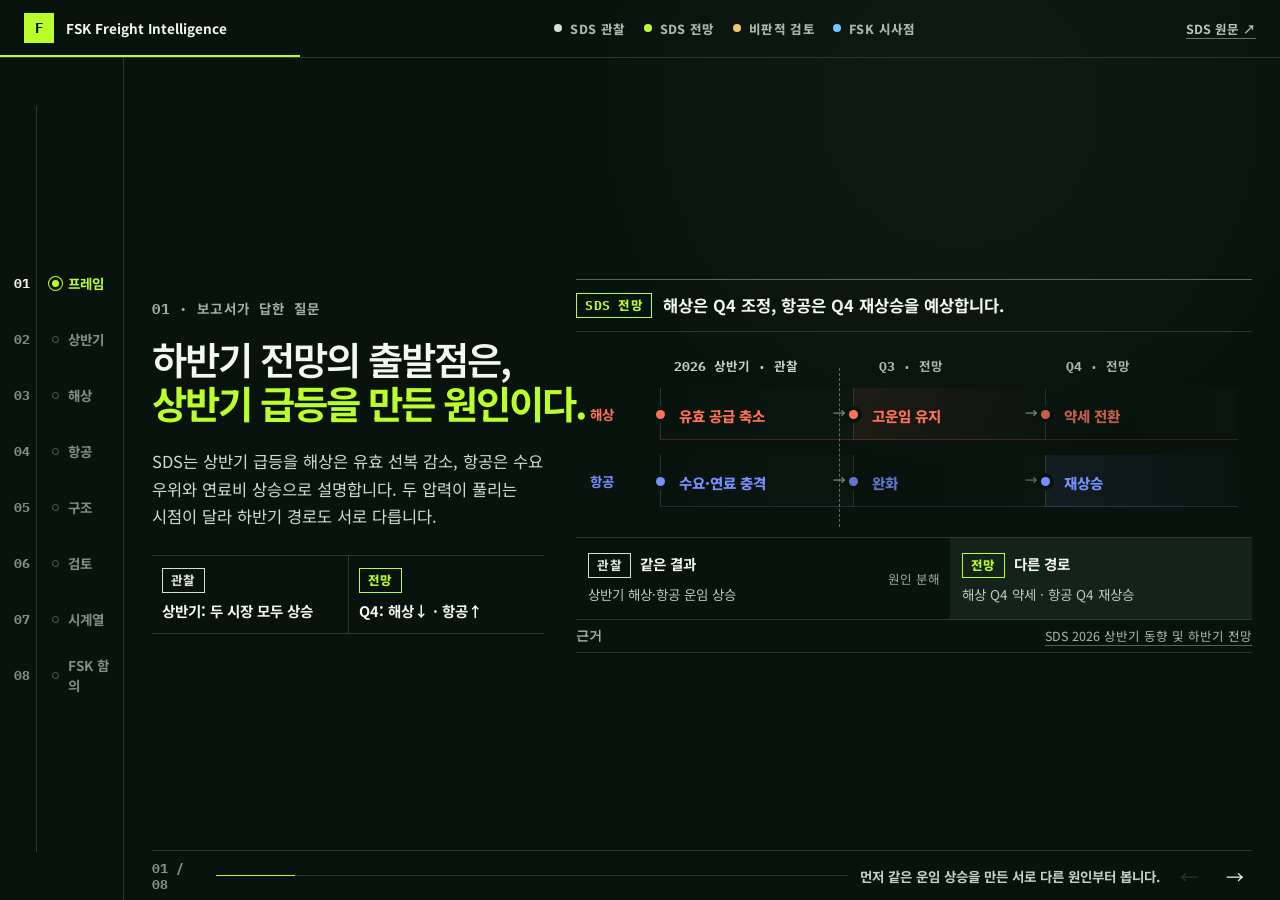
==== commit 69b427ec: "Tighten narrative copy across all scenes" ====
--- a/index.html
+++ b/index.html
@@ -1,2 +1,2 @@
-<!DOCTYPE html><html lang="ko"><head><meta charSet="utf-8"/><meta name="viewport" content="width=device-width, initial-scale=1"/><link rel="stylesheet" href="./assets/index-OAmf9RD-.css" data-rsc-css-href="./assets/index-OAmf9RD-.css" data-precedence="vite-rsc/importer-resources"/><link rel="modulepreload" href="./assets/layout-segment-context-DGRqA3qc.js" crossorigin=""/><link rel="modulepreload" href="./assets/rolldown-runtime-S-ySWqyJ.js" crossorigin=""/><link rel="modulepreload" href="./assets/index-BabT--PG.js" crossorigin=""/><link rel="modulepreload" href="./assets/framework-CXnKph_e.js" crossorigin=""/><link rel="modulepreload" href="./assets/page-Bdd9D5Dv.js" crossorigin=""/><title>SDS 2026 물류 전망 — 비판적 읽기</title><meta name="description" content="삼성SDS의 2026년 상반기 물류 동향과 하반기 전망을 원인, 조건, 과거 백서 시계열로 분해한 FSK Freight Intelligence 브리핑."/><meta property="og:title" content="SDS 2026 물류 전망 — 비판적 읽기"/><meta property="og:description" content="상반기 충격의 원인부터 하반기 정상화 조건, 10개 백서 시계열까지"/><meta property="og:type" content="website"/><meta property="og:image" content="https://commet.github.io/fsk-freight-intelligence/og-v4.png"/><meta property="og:image:width" content="1680"/><meta property="og:image:height" content="945"/><meta property="og:image:alt" content="해상과 항공의 서로 다른 2026년 하반기 경로"/><meta name="twitter:card" content="summary_large_image"/><meta name="twitter:title" content="SDS 2026 물류 전망"/><meta name="twitter:description" content="원인, 조건, 시계열로 다시 읽기"/><meta name="twitter:image" content="https://commet.github.io/fsk-freight-intelligence/og-v4.png"/><script>self.__VINEXT_RSC_PARAMS__={}</script><script>self.__VINEXT_RSC_NAV__={"pathname":"/","searchParams":[]}</script><link rel="modulepreload" href="./assets/index-BabT--PG.js" />
-</head><body><main class="page"><header class="masthead"><a class="brand" href="#"><i>F</i><b>FSK Freight Intelligence</b></a><div class="layer-legend" aria-label="정보 구분"><span class="observed">SDS 관찰</span><span class="forecast">SDS 전망</span><span class="review">비판적 검토</span><span class="fsk">FSK 시사점</span></div><a href="https://www.cello-square.com/kr/whitepaper/view-619.do" target="_blank" rel="noreferrer">SDS 원문 ↗</a></header><div class="app-shell"><aside class="chapter-rail"><nav aria-label="분석 순서"><button class="active" aria-current="step"><span>01</span><i></i><b>프레임</b></button><button class=""><span>02</span><i></i><b>상반기</b></button><button class=""><span>03</span><i></i><b>해상</b></button><button class=""><span>04</span><i></i><b>항공</b></button><button class=""><span>05</span><i></i><b>구조</b></button><button class=""><span>06</span><i></i><b>검토</b></button><button class=""><span>07</span><i></i><b>시계열</b></button><button class=""><span>08</span><i></i><b>FSK 함의</b></button></nav></aside><section class="stage"><div class="scene"><div class="story-copy"><p class="kicker">01 · 보고서의 프레임</p><h1><span class="">보고서의 핵심은 운임보다,</span><span class="accent">정상화의 시작 시점이다.</span></h1><p class="lead">SDS는 상반기 급등의 원인을 해상은 유효 공급 축소, 항공은 수요·연료비 충격으로 설명합니다. 하반기 전망은 두 충격이 서로 다른 시점에 풀린다는 가정 위에 서 있습니다.</p><div class="copy-proof"><div><span class="tag observed">상반기</span><b>두 시장 모두 상승</b></div><div><span class="tag forecast">하반기</span><b>해상 Q4↓ · 항공 Q4↑</b></div></div></div><figure class="visual timeline-visual"><figcaption><span class="tag forecast">SDS 전망</span><b>충격이 풀리는 순서가 두 시장의 하반기 경로를 결정합니다.</b></figcaption><div class="market-timeline focus-both"><div class="timeline-head"><span class="past">2026 상반기 · 관찰</span><span>Q3 · 전망</span><span>Q4 · 전망</span></div><div class="market-lane sea"><b>해상</b><div class="point shock"><i></i><span>유효 공급 축소</span></div><div class="point high"><i></i><span>고운임 유지</span></div><div class="point low"><i></i><span>약세 전환</span></div><em></em></div><div class="market-lane air"><b>항공</b><div class="point shock"><i></i><span>수요·연료 충격</span></div><div class="point low"><i></i><span>완화</span></div><div class="point high"><i></i><span>재상승</span></div><em></em></div><div class="timeline-divider"><span>관찰</span><span>전망</span></div></div><div class="frame-reading"><div><span class="tag observed">관찰</span><b>상반기</b><p>해상·항공 모두 운임 상승</p></div><i>원인 분해</i><div><span class="tag forecast">전망</span><b>하반기</b><p>해상 Q4 약세 · 항공 Q4 재상승</p></div></div><div class="source-strip"><span>근거</span><a href="https://www.cello-square.com/kr/whitepaper/view-619.do" target="_blank" rel="noreferrer">SDS 2026 상반기 동향 및 하반기 전망</a></div></figure></div><footer class="scene-footer"><span>01<!-- --> / <!-- -->08</span><div><i style="width:12.5%"></i></div><p>전망의 결론보다 먼저, 상반기 상승을 만든 원인을 분해합니다.</p><button disabled="" aria-label="이전 장면">←</button><button aria-label="다음 장면">→</button></footer></section></div></main><script id="_R_">import("./assets/index-BabT--PG.js")</script></body></html><script>self.__VINEXT_RSC_CHUNKS__=self.__VINEXT_RSC_CHUNKS__||[];self.__VINEXT_RSC_CHUNKS__.push("2:I[\"8c0f216c4604\",[],\"Children\",1]\n3:I[\"15c18cfaeeff\",[],\"LayoutSegmentProvider\",1]\n4:I[\"8c0f216c4604\",[],\"Slot\",1]\n5:I[\"593f344dc510\",[],\"RedirectBoundary\",1]\n:HL[\"./assets/index-OAmf9RD-.css\",\"style\"]\n")</script><script>self.__VINEXT_RSC_CHUNKS__=self.__VINEXT_RSC_CHUNKS__||[];self.__VINEXT_RSC_CHUNKS__.push("0:{\"__route\":\"route:/\",\"__interceptionContext\":null,\"__layoutIds\":[\"layout:/\"],\"__rootLayout\":\"/\",\"page:/\":\"$L1\",\"layout:/\":[[[[\"$\",\"link\",\"css:/assets/index-OAmf9RD-.css\",{\"rel\":\"stylesheet\",\"precedence\":\"vite-rsc/importer-resources\",\"href\":\"./assets/index-OAmf9RD-.css\",\"data-rsc-css-href\":\"./assets/index-OAmf9RD-.css\"}],\"$undefined\"],[\"$\",\"html\",null,{\"lang\":\"ko\",\"children\":[\"$\",\"body\",null,{\"children\":[\"$\",\"$L2\",null,{}]}]}]],null],\"route:/\":[[[\"$\",\"meta\",null,{\"charSet\":\"utf-8\"}],[[\"$\",\"title\",\"0\",{\"children\":\"SDS 2026 물류 전망 — 비판적 읽기\"}],[\"$\",\"meta\",\"1\",{\"name\":\"description\",\"content\":\"삼성SDS의 2026년 상반기 물류 동향과 하반기 전망을 원인, 조건, 과거 백서 시계열로 분해한 FSK Freight Intelligence 브리핑.\"}],[\"$\",\"meta\",\"2\",{\"property\":\"og:title\",\"content\":\"SDS 2026 물류 전망 — 비판적 읽기\"}],[\"$\",\"meta\",\"3\",{\"property\":\"og:description\",\"content\":\"상반기 충격의 원인부터 하반기 정상화 조건, 10개 백서 시계열까지\"}],[\"$\",\"meta\",\"4\",{\"property\":\"og:type\",\"content\":\"website\"}],[\"$\",\"meta\",\"5\",{\"property\":\"og:image\",\"content\":\"https://commet.github.io/fsk-freight-intelligence/og-v4.png\"}],[\"$\",\"meta\",\"6\",{\"property\":\"og:image:width\",\"content\":\"1680\"}],[\"$\",\"meta\",\"7\",{\"property\":\"og:image:height\",\"content\":\"945\"}],[\"$\",\"meta\",\"8\",{\"property\":\"og:image:alt\",\"content\":\"해상과 항공의 서로 다른 2026년 하반기 경로\"}],[\"$\",\"meta\",\"9\",{\"name\":\"twitter:card\",\"content\":\"summary_large_image\"}],[\"$\",\"meta\",\"10\",{\"name\":\"twitter:title\",\"content\":\"SDS 2026 물류 전망\"}],[\"$\",\"meta\",\"11\",{\"name\":\"twitter:description\",\"content\":\"원인, 조건, 시계열로 다시 읽기\"}],[\"$\",\"meta\",\"12\",{\"name\":\"twitter:image\",\"content\":\"https://commet.github.io/fsk-freight-intelligence/og-v4.png\"}]],[[\"$\",\"meta\",\"0\",{\"name\":\"viewport\",\"content\":\"width=device-width, initial-scale=1\"}]]],[\"$\",\"$L3\",null,{\"segmentMap\":{\"children\":[]},\"children\":[\"$\",\"$L4\",null,{\"id\":\"layout:/\",\"parallelSlots\":\"$undefined\",\"children\":[\"$\",\"$L5\",null,{\"children\":[\"$\",\"$L3\",null,{\"segmentMap\":{\"children\":[]},\"children\":[\"$\",\"$L4\",null,{\"id\":\"page:/\"}]}]}]}]}]],\"__layoutFlags\":{\"layout:/\":\"s\"},\"__artifactCompatibility\":{\"schemaVersion\":1,\"graphVersion\":\"app-route-graph:4uhn5s1wvoptc\",\"deploymentVersion\":\"c49146c9-df58-442c-bd07-1b0a8d543915\",\"appElementsSchemaVersion\":1,\"rscPayloadSchemaVersion\":1,\"rootBoundaryId\":\"/\",\"renderEpoch\":null}}\n")</script><script>self.__VINEXT_RSC_CHUNKS__=self.__VINEXT_RSC_CHUNKS__||[];self.__VINEXT_RSC_CHUNKS__.push("6:I[\"6efdf509a785\",[],\"default\",1]\n1:[\"$\",\"$L6\",null,{\"params\":\"$@7\",\"searchParams\":\"$@8\"}]\n")</script><script>self.__VINEXT_RSC_CHUNKS__=self.__VINEXT_RSC_CHUNKS__||[];self.__VINEXT_RSC_CHUNKS__.push("7:{}\n8:{}\n")</script><script>self.__VINEXT_RSC_DONE__=true</script>+<!DOCTYPE html><html lang="ko"><head><meta charSet="utf-8"/><meta name="viewport" content="width=device-width, initial-scale=1"/><link rel="stylesheet" href="./assets/index-OAmf9RD-.css" data-rsc-css-href="./assets/index-OAmf9RD-.css" data-precedence="vite-rsc/importer-resources"/><link rel="modulepreload" href="./assets/layout-segment-context-DPF9PNSy.js" crossorigin=""/><link rel="modulepreload" href="./assets/rolldown-runtime-S-ySWqyJ.js" crossorigin=""/><link rel="modulepreload" href="./assets/index-Dtte2Hs3.js" crossorigin=""/><link rel="modulepreload" href="./assets/framework-CXnKph_e.js" crossorigin=""/><link rel="modulepreload" href="./assets/page-DlTZC0So.js" crossorigin=""/><title>SDS 2026 물류 전망 — 비판적 읽기</title><meta name="description" content="삼성SDS의 2026년 상반기 물류 동향과 하반기 전망을 원인, 조건, 과거 백서 시계열로 분해한 FSK Freight Intelligence 브리핑."/><meta property="og:title" content="SDS 2026 물류 전망 — 비판적 읽기"/><meta property="og:description" content="상반기 충격의 원인부터 하반기 정상화 조건, 10개 백서 시계열까지"/><meta property="og:type" content="website"/><meta property="og:image" content="https://commet.github.io/fsk-freight-intelligence/og-v4.png"/><meta property="og:image:width" content="1680"/><meta property="og:image:height" content="945"/><meta property="og:image:alt" content="해상과 항공의 서로 다른 2026년 하반기 경로"/><meta name="twitter:card" content="summary_large_image"/><meta name="twitter:title" content="SDS 2026 물류 전망"/><meta name="twitter:description" content="원인, 조건, 시계열로 다시 읽기"/><meta name="twitter:image" content="https://commet.github.io/fsk-freight-intelligence/og-v4.png"/><script>self.__VINEXT_RSC_PARAMS__={}</script><script>self.__VINEXT_RSC_NAV__={"pathname":"/","searchParams":[]}</script><link rel="modulepreload" href="./assets/index-Dtte2Hs3.js" />
+</head><body><main class="page"><header class="masthead"><a class="brand" href="#"><i>F</i><b>FSK Freight Intelligence</b></a><div class="layer-legend" aria-label="정보 구분"><span class="observed">SDS 관찰</span><span class="forecast">SDS 전망</span><span class="review">비판적 검토</span><span class="fsk">FSK 시사점</span></div><a href="https://www.cello-square.com/kr/whitepaper/view-619.do" target="_blank" rel="noreferrer">SDS 원문 ↗</a></header><div class="app-shell"><aside class="chapter-rail"><nav aria-label="분석 순서"><button class="active" aria-current="step"><span>01</span><i></i><b>프레임</b></button><button class=""><span>02</span><i></i><b>상반기</b></button><button class=""><span>03</span><i></i><b>해상</b></button><button class=""><span>04</span><i></i><b>항공</b></button><button class=""><span>05</span><i></i><b>구조</b></button><button class=""><span>06</span><i></i><b>검토</b></button><button class=""><span>07</span><i></i><b>시계열</b></button><button class=""><span>08</span><i></i><b>FSK 함의</b></button></nav></aside><section class="stage"><div class="scene"><div class="story-copy"><p class="kicker">01 · 보고서가 답한 질문</p><h1><span class="">하반기 전망의 출발점은,</span><span class="accent">상반기 급등을 만든 원인이다.</span></h1><p class="lead">SDS는 상반기 급등을 해상은 유효 선복 감소, 항공은 수요 우위와 연료비 상승으로 설명합니다. 두 압력이 풀리는 시점이 달라 하반기 경로도 서로 다릅니다.</p><div class="copy-proof"><div><span class="tag observed">관찰</span><b>상반기: 두 시장 모두 상승</b></div><div><span class="tag forecast">전망</span><b>Q4: 해상↓ · 항공↑</b></div></div></div><figure class="visual timeline-visual"><figcaption><span class="tag forecast">SDS 전망</span><b>해상은 Q4 조정, 항공은 Q4 재상승을 예상합니다.</b></figcaption><div class="market-timeline focus-both"><div class="timeline-head"><span class="past">2026 상반기 · 관찰</span><span>Q3 · 전망</span><span>Q4 · 전망</span></div><div class="market-lane sea"><b>해상</b><div class="point shock"><i></i><span>유효 공급 축소</span></div><div class="point high"><i></i><span>고운임 유지</span></div><div class="point low"><i></i><span>약세 전환</span></div><em></em></div><div class="market-lane air"><b>항공</b><div class="point shock"><i></i><span>수요·연료 충격</span></div><div class="point low"><i></i><span>완화</span></div><div class="point high"><i></i><span>재상승</span></div><em></em></div><div class="timeline-divider"><span>관찰</span><span>전망</span></div></div><div class="frame-reading"><div><span class="tag observed">관찰</span><b>같은 결과</b><p>상반기 해상·항공 운임 상승</p></div><i>원인 분해</i><div><span class="tag forecast">전망</span><b>다른 경로</b><p>해상 Q4 약세 · 항공 Q4 재상승</p></div></div><div class="source-strip"><span>근거</span><a href="https://www.cello-square.com/kr/whitepaper/view-619.do" target="_blank" rel="noreferrer">SDS 2026 상반기 동향 및 하반기 전망</a></div></figure></div><footer class="scene-footer"><span>01<!-- --> / <!-- -->08</span><div><i style="width:12.5%"></i></div><p>먼저 같은 운임 상승을 만든 서로 다른 원인부터 봅니다.</p><button disabled="" aria-label="이전 장면">←</button><button aria-label="다음 장면">→</button></footer></section></div></main><script id="_R_">import("./assets/index-Dtte2Hs3.js")</script></body></html><script>self.__VINEXT_RSC_CHUNKS__=self.__VINEXT_RSC_CHUNKS__||[];self.__VINEXT_RSC_CHUNKS__.push("2:I[\"8c0f216c4604\",[],\"Children\",1]\n3:I[\"15c18cfaeeff\",[],\"LayoutSegmentProvider\",1]\n4:I[\"8c0f216c4604\",[],\"Slot\",1]\n5:I[\"593f344dc510\",[],\"RedirectBoundary\",1]\n:HL[\"./assets/index-OAmf9RD-.css\",\"style\"]\n")</script><script>self.__VINEXT_RSC_CHUNKS__=self.__VINEXT_RSC_CHUNKS__||[];self.__VINEXT_RSC_CHUNKS__.push("0:{\"__route\":\"route:/\",\"__interceptionContext\":null,\"__layoutIds\":[\"layout:/\"],\"__rootLayout\":\"/\",\"page:/\":\"$L1\",\"layout:/\":[[[[\"$\",\"link\",\"css:/assets/index-OAmf9RD-.css\",{\"rel\":\"stylesheet\",\"precedence\":\"vite-rsc/importer-resources\",\"href\":\"./assets/index-OAmf9RD-.css\",\"data-rsc-css-href\":\"./assets/index-OAmf9RD-.css\"}],\"$undefined\"],[\"$\",\"html\",null,{\"lang\":\"ko\",\"children\":[\"$\",\"body\",null,{\"children\":[\"$\",\"$L2\",null,{}]}]}]],null],\"route:/\":[[[\"$\",\"meta\",null,{\"charSet\":\"utf-8\"}],[[\"$\",\"title\",\"0\",{\"children\":\"SDS 2026 물류 전망 — 비판적 읽기\"}],[\"$\",\"meta\",\"1\",{\"name\":\"description\",\"content\":\"삼성SDS의 2026년 상반기 물류 동향과 하반기 전망을 원인, 조건, 과거 백서 시계열로 분해한 FSK Freight Intelligence 브리핑.\"}],[\"$\",\"meta\",\"2\",{\"property\":\"og:title\",\"content\":\"SDS 2026 물류 전망 — 비판적 읽기\"}],[\"$\",\"meta\",\"3\",{\"property\":\"og:description\",\"content\":\"상반기 충격의 원인부터 하반기 정상화 조건, 10개 백서 시계열까지\"}],[\"$\",\"meta\",\"4\",{\"property\":\"og:type\",\"content\":\"website\"}],[\"$\",\"meta\",\"5\",{\"property\":\"og:image\",\"content\":\"https://commet.github.io/fsk-freight-intelligence/og-v4.png\"}],[\"$\",\"meta\",\"6\",{\"property\":\"og:image:width\",\"content\":\"1680\"}],[\"$\",\"meta\",\"7\",{\"property\":\"og:image:height\",\"content\":\"945\"}],[\"$\",\"meta\",\"8\",{\"property\":\"og:image:alt\",\"content\":\"해상과 항공의 서로 다른 2026년 하반기 경로\"}],[\"$\",\"meta\",\"9\",{\"name\":\"twitter:card\",\"content\":\"summary_large_image\"}],[\"$\",\"meta\",\"10\",{\"name\":\"twitter:title\",\"content\":\"SDS 2026 물류 전망\"}],[\"$\",\"meta\",\"11\",{\"name\":\"twitter:description\",\"content\":\"원인, 조건, 시계열로 다시 읽기\"}],[\"$\",\"meta\",\"12\",{\"name\":\"twitter:image\",\"content\":\"https://commet.github.io/fsk-freight-intelligence/og-v4.png\"}]],[[\"$\",\"meta\",\"0\",{\"name\":\"viewport\",\"content\":\"width=device-width, initial-scale=1\"}]]],[\"$\",\"$L3\",null,{\"segmentMap\":{\"children\":[]},\"children\":[\"$\",\"$L4\",null,{\"id\":\"layout:/\",\"parallelSlots\":\"$undefined\",\"children\":[\"$\",\"$L5\",null,{\"children\":[\"$\",\"$L3\",null,{\"segmentMap\":{\"children\":[]},\"children\":[\"$\",\"$L4\",null,{\"id\":\"page:/\"}]}]}]}]}]],\"__layoutFlags\":{\"layout:/\":\"s\"},\"__artifactCompatibility\":{\"schemaVersion\":1,\"graphVersion\":\"app-route-graph:4uhn5s1wvoptc\",\"deploymentVersion\":\"229a824c-978e-4e9b-ba82-3ee2f41f4bda\",\"appElementsSchemaVersion\":1,\"rscPayloadSchemaVersion\":1,\"rootBoundaryId\":\"/\",\"renderEpoch\":null}}\n")</script><script>self.__VINEXT_RSC_CHUNKS__=self.__VINEXT_RSC_CHUNKS__||[];self.__VINEXT_RSC_CHUNKS__.push("6:I[\"6efdf509a785\",[],\"default\",1]\n1:[\"$\",\"$L6\",null,{\"params\":\"$@7\",\"searchParams\":\"$@8\"}]\n")</script><script>self.__VINEXT_RSC_CHUNKS__=self.__VINEXT_RSC_CHUNKS__||[];self.__VINEXT_RSC_CHUNKS__.push("7:{}\n8:{}\n")</script><script>self.__VINEXT_RSC_DONE__=true</script>
